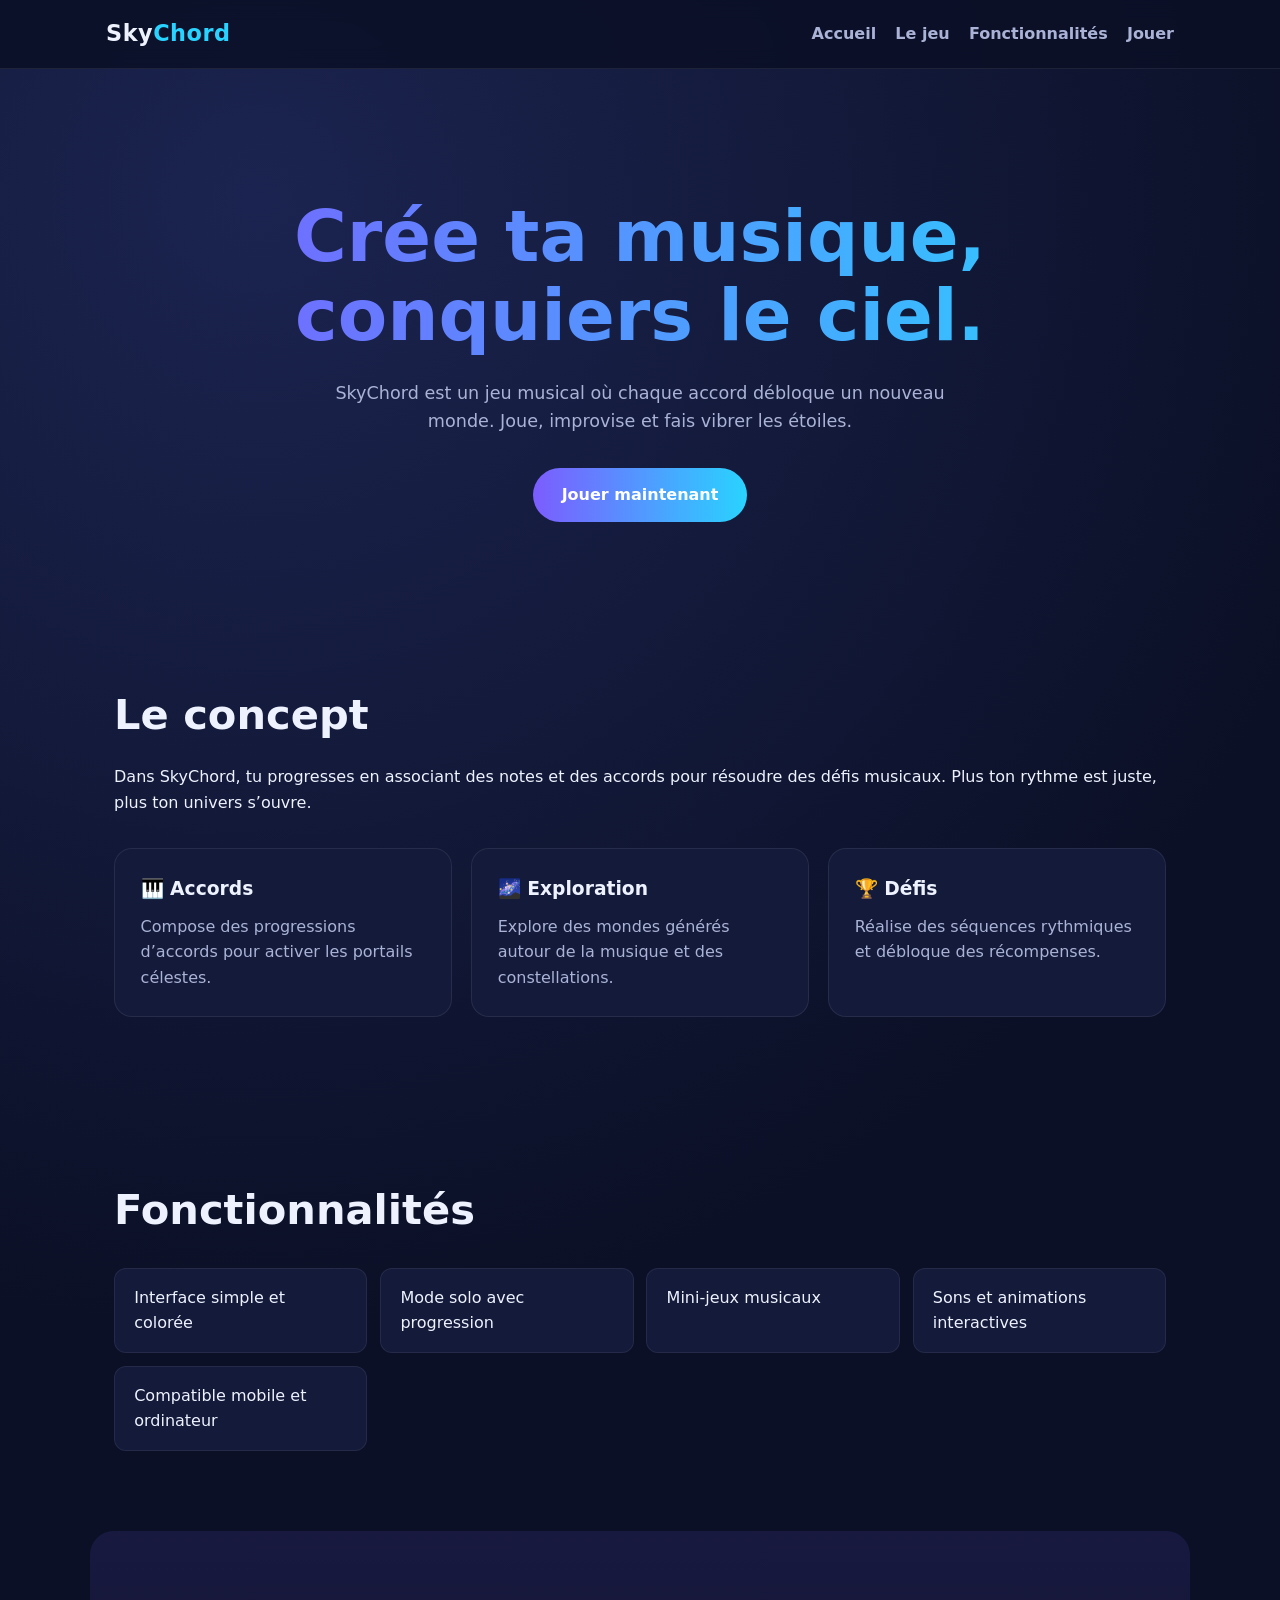
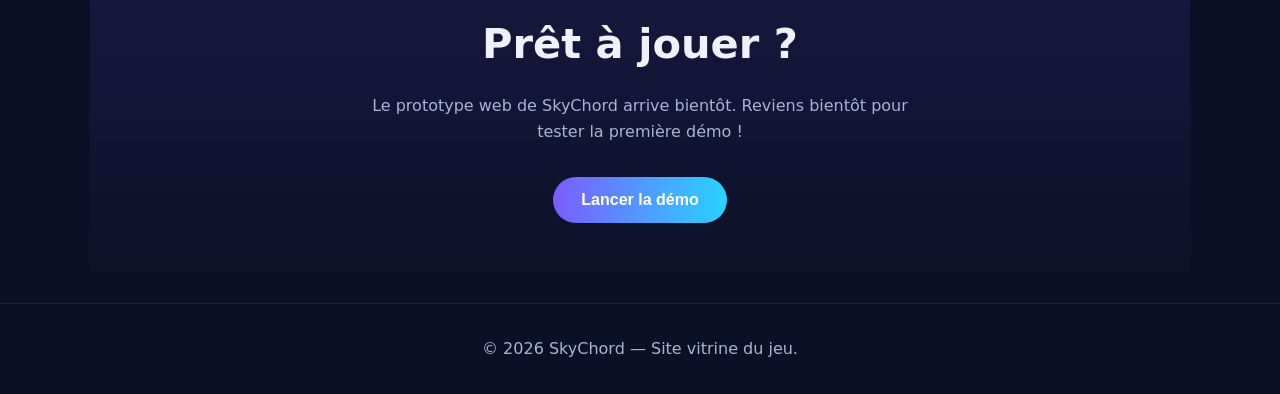
==== index.html @ 979e5800 "Ajout du site vitrine SkyChord" ====
<!DOCTYPE html>
<html lang="fr">
<head>
  <meta charset="UTF-8">
  <meta name="viewport" content="width=device-width, initial-scale=1.0">
  <title>SkyChord — Le jeu musical</title>
  <meta name="description" content="SkyChord est un jeu musical où tu crées des mélodies, résous des énigmes sonores et explores un univers céleste.">
  <link rel="stylesheet" href="style.css">
</head>
<body>
  <header>
    <nav>
      <div class="logo">Sky<span>Chord</span></div>
      <ul>
        <li><a href="#accueil">Accueil</a></li>
        <li><a href="#jeu">Le jeu</a></li>
        <li><a href="#fonctions">Fonctionnalités</a></li>
        <li><a href="#jouer">Jouer</a></li>
      </ul>
    </nav>
  </header>

  <main>
    <section id="accueil" class="hero">
      <h1>Crée ta musique,<br>conquiers le ciel.</h1>
      <p>SkyChord est un jeu musical où chaque accord débloque un nouveau monde. Joue, improvise et fais vibrer les étoiles.</p>
      <a class="btn" href="#jouer">Jouer maintenant</a>
    </section>

    <section id="jeu">
      <h2>Le concept</h2>
      <p>Dans SkyChord, tu progresses en associant des notes et des accords pour résoudre des défis musicaux. Plus ton rythme est juste, plus ton univers s’ouvre.</p>
      <div class="cards">
        <article class="card">
          <h3>🎹 Accords</h3>
          <p>Compose des progressions d’accords pour activer les portails célestes.</p>
        </article>
        <article class="card">
          <h3>🌌 Exploration</h3>
          <p>Explore des mondes générés autour de la musique et des constellations.</p>
        </article>
        <article class="card">
          <h3>🏆 Défis</h3>
          <p>Réalise des séquences rythmiques et débloque des récompenses.</p>
        </article>
      </div>
    </section>

    <section id="fonctions">
      <h2>Fonctionnalités</h2>
      <ul class="features">
        <li>Interface simple et colorée</li>
        <li>Mode solo avec progression</li>
        <li>Mini-jeux musicaux</li>
        <li>Sons et animations interactives</li>
        <li>Compatible mobile et ordinateur</li>
      </ul>
    </section>

    <section id="jouer" class="cta">
      <h2>Prêt à jouer ?</h2>
      <p>Le prototype web de SkyChord arrive bientôt. Reviens bientôt pour tester la première démo !</p>
      <button id="playBtn" class="btn">Lancer la démo</button>
      <p id="demoMessage" class="hidden">🎵 Démo bientôt disponible : prépare tes accords !</p>
    </section>
  </main>

  <footer>
    <p>© 2026 SkyChord — Site vitrine du jeu.</p>
  </footer>

  <script src="script.js"></script>
</body>
</html>
---- style.css ----
:root {
  --bg: #0b1026;
  --bg2: #131a3a;
  --accent: #7c5cff;
  --accent2: #29d3ff;
  --text: #eef2ff;
  --muted: #aab3d6;
}

* { box-sizing: border-box; margin: 0; padding: 0; }

body {
  font-family: system-ui, -apple-system, "Segoe UI", sans-serif;
  background: radial-gradient(circle at 20% 10%, #1b2450, var(--bg) 55%);
  color: var(--text);
  line-height: 1.6;
}

header {
  position: sticky;
  top: 0;
  background: rgba(11, 16, 38, .85);
  backdrop-filter: blur(10px);
  border-bottom: 1px solid rgba(255,255,255,.08);
  z-index: 10;
}

nav {
  max-width: 1100px;
  margin: auto;
  padding: 1rem;
  display: flex;
  align-items: center;
  justify-content: space-between;
}

.logo {
  font-size: 1.4rem;
  font-weight: 800;
  letter-spacing: .5px;
}

.logo span { color: var(--accent2); }

nav ul {
  display: flex;
  gap: 1.2rem;
  list-style: none;
}

nav a {
  color: var(--muted);
  text-decoration: none;
  font-weight: 600;
}

nav a:hover { color: var(--text); }

section {
  max-width: 1100px;
  margin: auto;
  padding: 5rem 1.5rem;
}

.hero {
  text-align: center;
  padding-top: 8rem;
}

.hero h1 {
  font-size: clamp(2.4rem, 6vw, 4.5rem);
  line-height: 1.1;
  background: linear-gradient(90deg, var(--accent), var(--accent2));
  -webkit-background-clip: text;
  background-clip: text;
  color: transparent;
}

.hero p {
  max-width: 640px;
  margin: 1.5rem auto 2rem;
  color: var(--muted);
  font-size: 1.1rem;
}

.btn {
  display: inline-block;
  padding: .9rem 1.8rem;
  border: none;
  border-radius: 999px;
  background: linear-gradient(90deg, var(--accent), var(--accent2));
  color: white;
  font-weight: 700;
  font-size: 1rem;
  cursor: pointer;
  text-decoration: none;
  transition: transform .2s ease, box-shadow .2s ease;
}

.btn:hover {
  transform: translateY(-2px);
  box-shadow: 0 12px 30px rgba(124, 92, 255, .35);
}

h2 {
  font-size: clamp(1.8rem, 4vw, 2.6rem);
  margin-bottom: 1rem;
}

.cards {
  display: grid;
  grid-template-columns: repeat(auto-fit, minmax(240px, 1fr));
  gap: 1.2rem;
  margin-top: 2rem;
}

.card {
  background: var(--bg2);
  border: 1px solid rgba(255,255,255,.08);
  border-radius: 18px;
  padding: 1.6rem;
}

.card h3 { margin-bottom: .6rem; }
.card p { color: var(--muted); }

.features {
  margin-top: 1.5rem;
  display: grid;
  grid-template-columns: repeat(auto-fit, minmax(220px, 1fr));
  gap: .8rem;
  list-style: none;
}

.features li {
  background: var(--bg2);
  border-radius: 12px;
  padding: 1rem 1.2rem;
  border: 1px solid rgba(255,255,255,.07);
}

.cta {
  text-align: center;
  background: linear-gradient(180deg, rgba(124,92,255,.12), transparent);
  border-radius: 24px;
}

.cta p {
  color: var(--muted);
  margin: 1rem auto 2rem;
  max-width: 560px;
}

.hidden { display: none; }

#demoMessage {
  margin-top: 1.2rem;
  color: var(--accent2);
  font-weight: 700;
}

footer {
  text-align: center;
  padding: 2rem;
  color: var(--muted);
  border-top: 1px solid rgba(255,255,255,.08);
}

@media (max-width: 640px) {
  nav { flex-direction: column; gap: .8rem; }
  nav ul { flex-wrap: wrap; justify-content: center; }
}
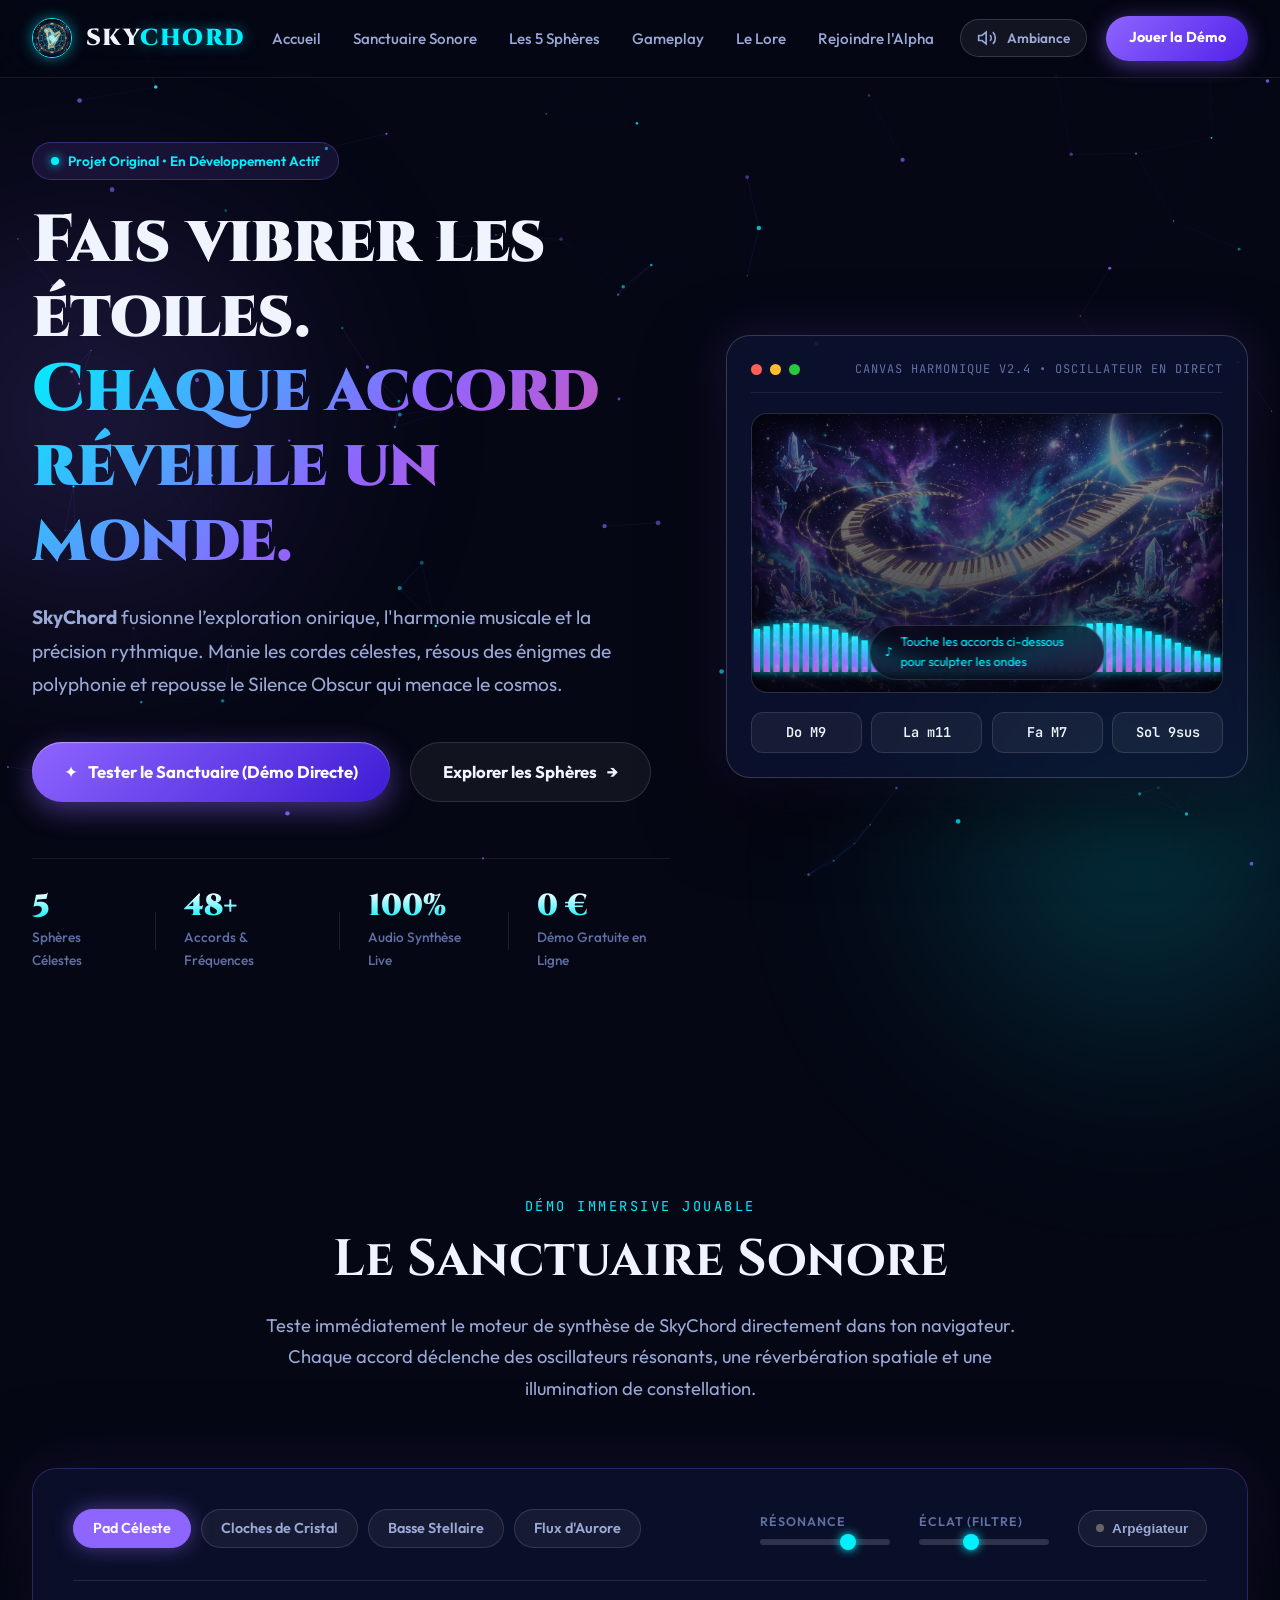
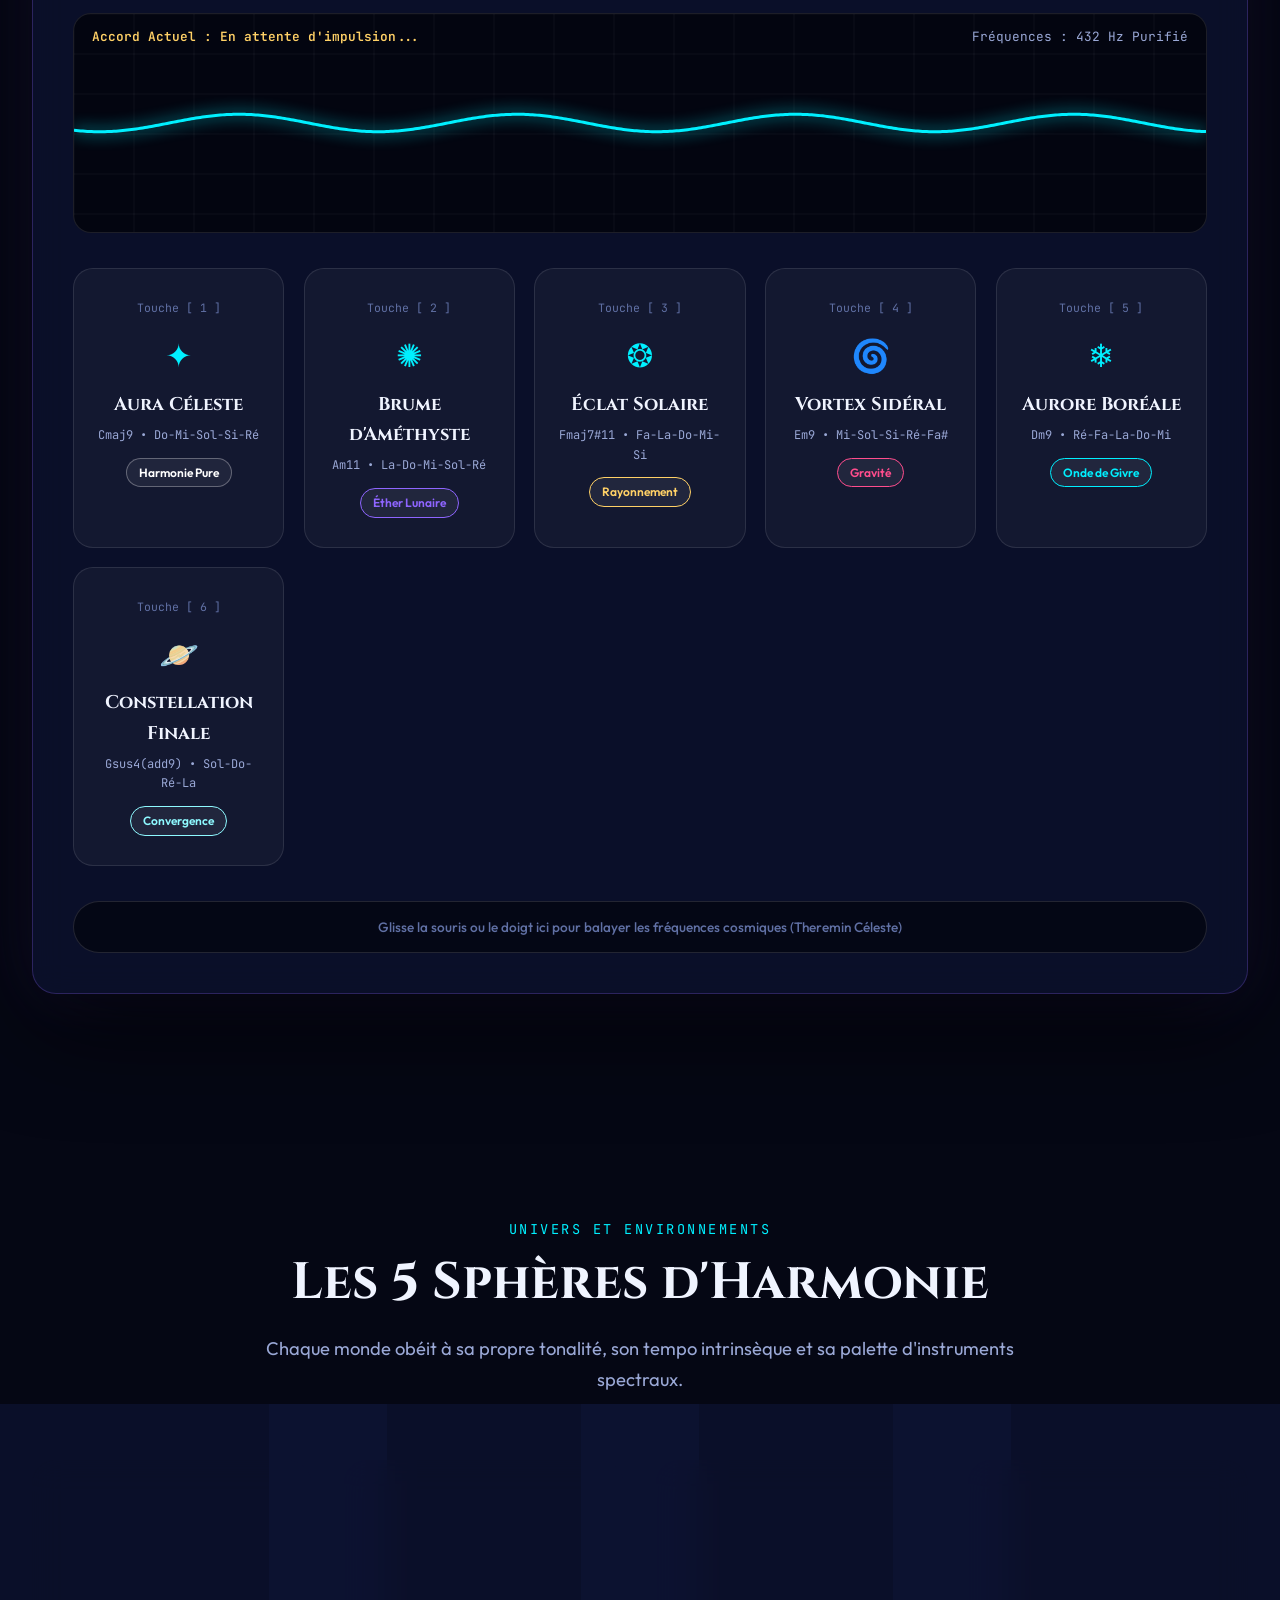
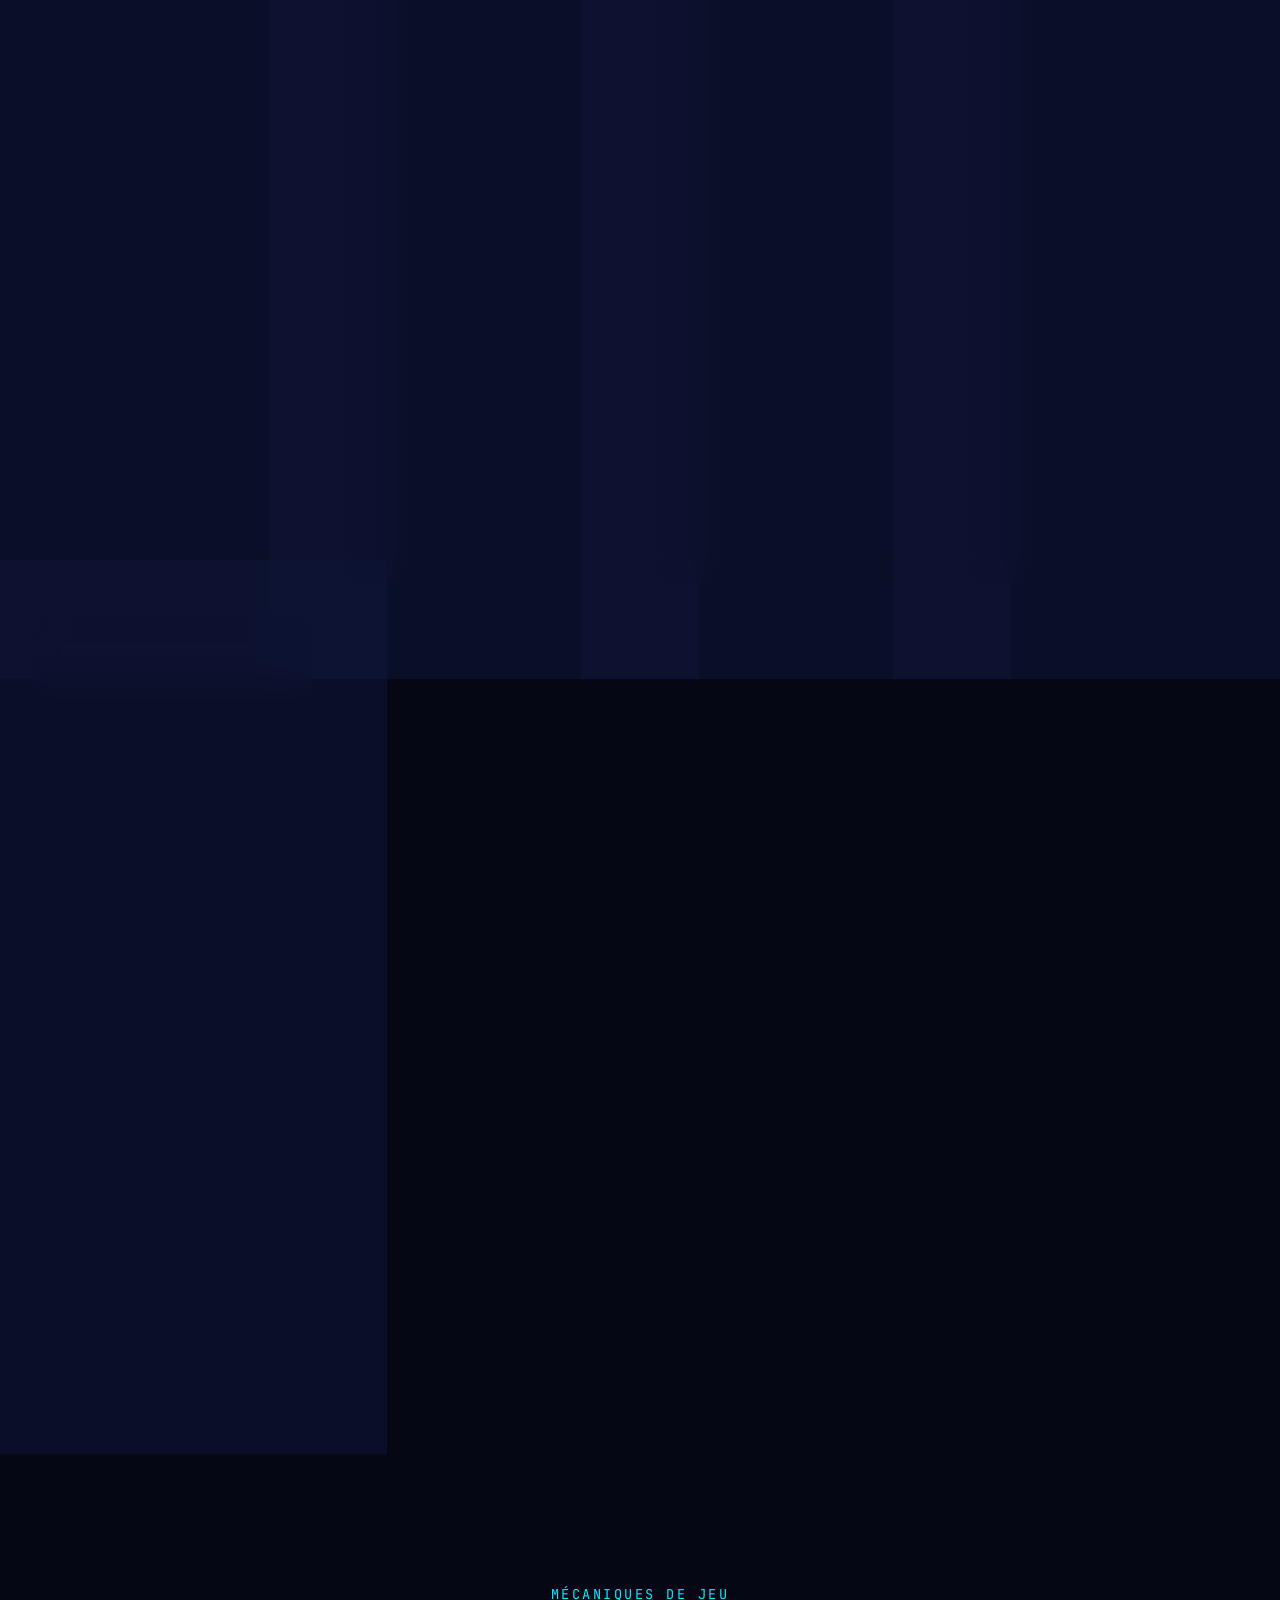
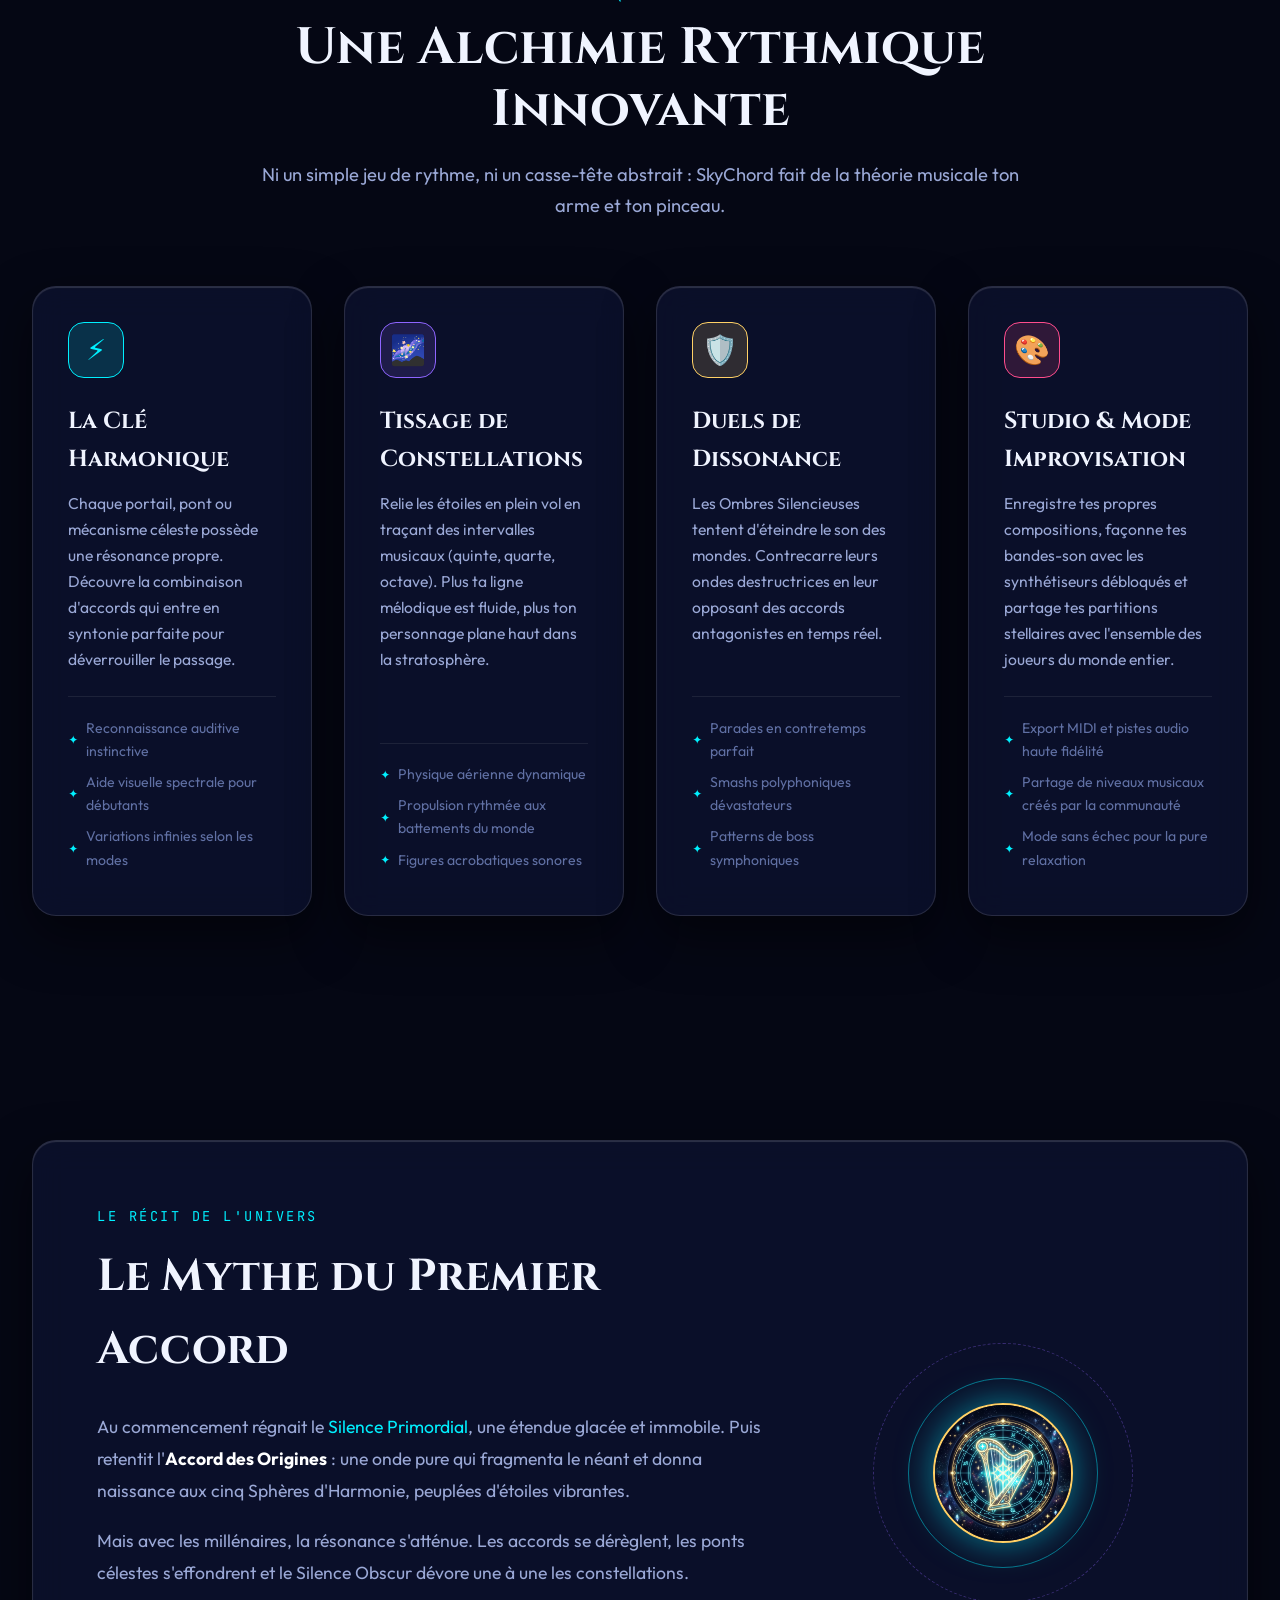
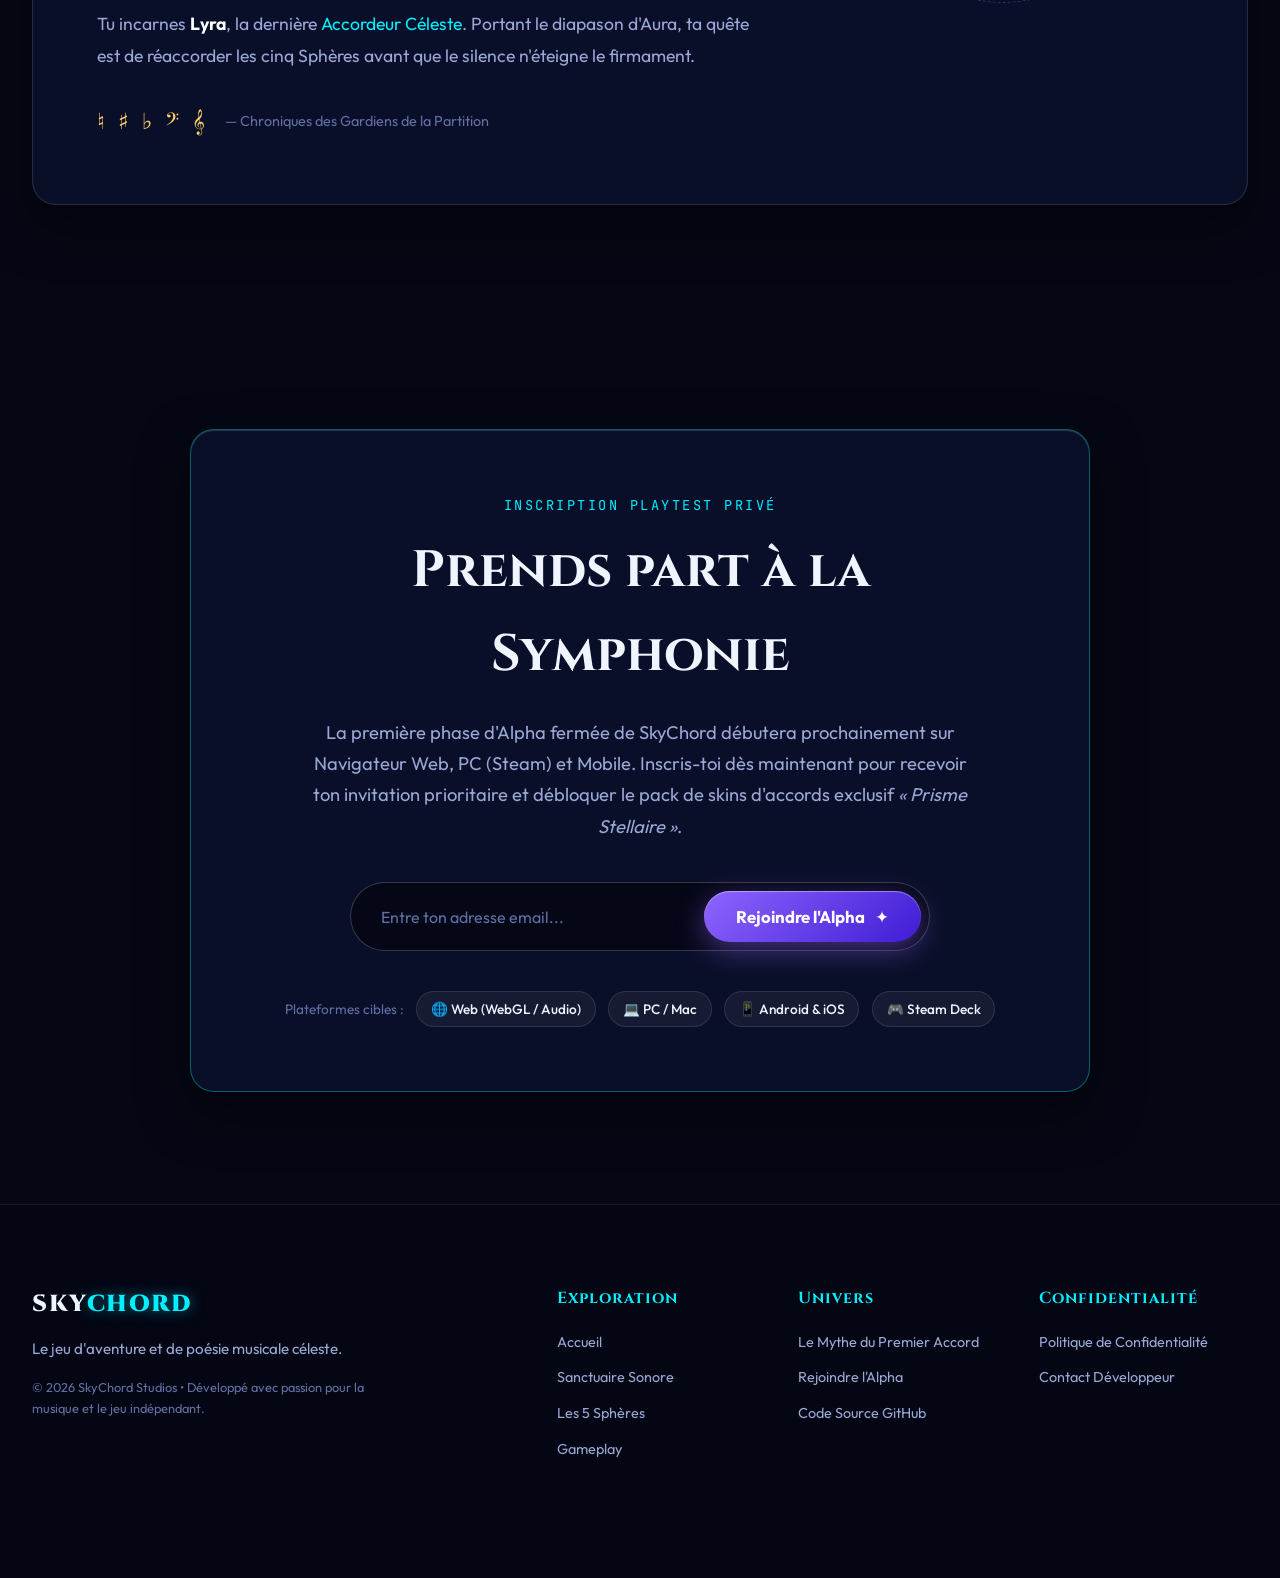
==== commit 8a51f3db: "Refonte graphique majeure et moteur de synthese Web Audio interactif SkyChord" ====
--- a/index.html
+++ b/index.html
@@ -1,74 +1,539 @@
 <!DOCTYPE html>
-<html lang="fr">
+<html lang="fr" class="dark">
 <head>
   <meta charset="UTF-8">
   <meta name="viewport" content="width=device-width, initial-scale=1.0">
-  <title>SkyChord — Le jeu musical</title>
-  <meta name="description" content="SkyChord est un jeu musical où tu crées des mélodies, résous des énigmes sonores et explores un univers céleste.">
+  <title>SkyChord — L'Aventure Musicale Céleste</title>
+  <meta name="description" content="SkyChord est un jeu d'aventure et d'énigmes musicales dans un univers céleste. Compose des accords éthérés, relie les constellations et réveille les mondes endormis.">
+  <link rel="preconnect" href="https://fonts.googleapis.com">
+  <link rel="preconnect" href="https://fonts.gstatic.com" crossorigin>
+  <link href="https://fonts.googleapis.com/css2?family=Outfit:wght@300;400;500;600;700;800;900&family=Cinzel:wght@600;700;900&family=JetBrains+Mono:wght@400;600&display=swap" rel="stylesheet">
   <link rel="stylesheet" href="style.css">
+  <link rel="icon" type="image/jpeg" href="assets/logo_skychord.jpg">
 </head>
 <body>
-  <header>
-    <nav>
-      <div class="logo">Sky<span>Chord</span></div>
-      <ul>
-        <li><a href="#accueil">Accueil</a></li>
-        <li><a href="#jeu">Le jeu</a></li>
-        <li><a href="#fonctions">Fonctionnalités</a></li>
-        <li><a href="#jouer">Jouer</a></li>
-      </ul>
-    </nav>
+
+  <!-- Toile de fond constellation interactive -->
+  <canvas id="constellationCanvas"></canvas>
+
+  <!-- En-tête / Navigation -->
+  <header id="navbar">
+    <div class="nav-container">
+      <a href="#hero" class="brand">
+        <div class="brand-orb">
+          <img src="assets/logo_skychord.jpg" alt="SkyChord Rune" class="brand-logo-img">
+        </div>
+        <span class="brand-text">SKY<span>CHORD</span></span>
+      </a>
+
+      <nav class="nav-links">
+        <a href="#hero">Accueil</a>
+        <a href="#sanctuaire">Sanctuaire Sonore</a>
+        <a href="#mondes">Les 5 Sphères</a>
+        <a href="#gameplay">Gameplay</a>
+        <a href="#lore">Le Lore</a>
+        <a href="#playtest">Rejoindre l'Alpha</a>
+      </nav>
+
+      <div class="nav-actions">
+        <button id="ambientSoundBtn" class="audio-toggle-btn" title="Activer / Couper l'ambiance céleste" aria-label="Audio céleste">
+          <svg class="sound-icon-on" viewBox="0 0 24 24" width="20" height="20" fill="none" stroke="currentColor" stroke-width="2">
+            <polygon points="11 5 6 9 2 9 2 15 6 15 11 19 11 5"></polygon>
+            <path d="M15.54 8.46a5 5 0 0 1 0 7.07"></path>
+            <path d="M19.07 4.93a10 10 0 0 1 0 14.14"></path>
+          </svg>
+          <svg class="sound-icon-off hidden" viewBox="0 0 24 24" width="20" height="20" fill="none" stroke="currentColor" stroke-width="2">
+            <polygon points="11 5 6 9 2 9 2 15 6 15 11 19 11 5"></polygon>
+            <line x1="23" y1="9" x2="17" y2="15"></line>
+            <line x1="17" y1="9" x2="23" y2="15"></line>
+          </svg>
+          <span class="audio-label">Ambiance</span>
+        </button>
+        <a href="#sanctuaire" class="cta-pill">Jouer la Démo</a>
+      </div>
+
+      <!-- Menu Mobile Hamburger -->
+      <button class="mobile-menu-btn" id="mobileMenuBtn" aria-label="Menu de navigation">
+        <span></span><span></span><span></span>
+      </button>
+    </div>
   </header>
 
   <main>
-    <section id="accueil" class="hero">
-      <h1>Crée ta musique,<br>conquiers le ciel.</h1>
-      <p>SkyChord est un jeu musical où chaque accord débloque un nouveau monde. Joue, improvise et fais vibrer les étoiles.</p>
-      <a class="btn" href="#jouer">Jouer maintenant</a>
+    <!-- HERO SECTION -->
+    <section id="hero" class="hero-section">
+      <div class="hero-glow-sphere left"></div>
+      <div class="hero-glow-sphere right"></div>
+
+      <div class="hero-content">
+        <div class="badge-celeste">
+          <span class="badge-dot"></span>
+          <span>Projet Original • En Développement Actif</span>
+        </div>
+
+        <h1 class="hero-title">
+          Fais vibrer les étoiles.<br>
+          <span class="gradient-text">Chaque accord réveille un monde.</span>
+        </h1>
+
+        <p class="hero-subtitle">
+          <strong>SkyChord</strong> fusionne l’exploration onirique, l'harmonie musicale et la précision rythmique. 
+          Manie les cordes célestes, résous des énigmes de polyphonie et repousse le Silence Obscur qui menace le cosmos.
+        </p>
+
+        <div class="hero-buttons">
+          <a href="#sanctuaire" class="btn btn-primary glow-effect">
+            <span class="btn-sparkle">✦</span>
+            <span>Tester le Sanctuaire (Démo Directe)</span>
+          </a>
+          <a href="#mondes" class="btn btn-secondary">
+            <span>Explorer les Sphères</span>
+            <span class="btn-arrow">→</span>
+          </a>
+        </div>
+
+        <!-- Statistiques rapides -->
+        <div class="hero-stats">
+          <div class="stat-item">
+            <div class="stat-number">5</div>
+            <div class="stat-label">Sphères Célestes</div>
+          </div>
+          <div class="stat-divider"></div>
+          <div class="stat-item">
+            <div class="stat-number">48+</div>
+            <div class="stat-label">Accords & Fréquences</div>
+          </div>
+          <div class="stat-divider"></div>
+          <div class="stat-item">
+            <div class="stat-number">100%</div>
+            <div class="stat-label">Audio Synthèse Live</div>
+          </div>
+          <div class="stat-divider"></div>
+          <div class="stat-item">
+            <div class="stat-number">0 €</div>
+            <div class="stat-label">Démo Gratuite en Ligne</div>
+          </div>
+        </div>
+      </div>
+
+      <!-- Hero Visual Card / Interactive Preview -->
+      <div class="hero-card-container">
+        <div class="hero-frame glass-panel">
+          <div class="frame-header">
+            <span class="frame-dot red"></span>
+            <span class="frame-dot yellow"></span>
+            <span class="frame-dot green"></span>
+            <span class="frame-title">CANVAS HARMONIQUE V2.4 • OSCILLATEUR EN DIRECT</span>
+          </div>
+
+          <div class="hero-visualizer-wrapper">
+            <canvas id="heroVisualizerCanvas"></canvas>
+            <div class="visualizer-overlay-hint">
+              <span class="pulse-note">♪</span>
+              <span>Touche les accords ci-dessous pour sculpter les ondes</span>
+            </div>
+          </div>
+
+          <div class="hero-mini-chords">
+            <button class="mini-chord-btn" data-chord="Cmaj9">Do M9</button>
+            <button class="mini-chord-btn" data-chord="Am11">La m11</button>
+            <button class="mini-chord-btn" data-chord="Fmaj7">Fa M7</button>
+            <button class="mini-chord-btn" data-chord="G9sus4">Sol 9sus</button>
+          </div>
+        </div>
+      </div>
     </section>
 
-    <section id="jeu">
-      <h2>Le concept</h2>
-      <p>Dans SkyChord, tu progresses en associant des notes et des accords pour résoudre des défis musicaux. Plus ton rythme est juste, plus ton univers s’ouvre.</p>
-      <div class="cards">
-        <article class="card">
-          <h3>🎹 Accords</h3>
-          <p>Compose des progressions d’accords pour activer les portails célestes.</p>
-        </article>
-        <article class="card">
-          <h3>🌌 Exploration</h3>
-          <p>Explore des mondes générés autour de la musique et des constellations.</p>
-        </article>
-        <article class="card">
-          <h3>🏆 Défis</h3>
-          <p>Réalise des séquences rythmiques et débloque des récompenses.</p>
-        </article>
+    <!-- SECTION SANCTUAIRE SONORE (DÉMO INTERACTIVE COMPLÈTE) -->
+    <section id="sanctuaire" class="sanctuary-section">
+      <div class="section-header">
+        <div class="section-tag">DÉMO IMMERSIVE JOUABLE</div>
+        <h2 class="section-title">Le Sanctuaire Sonore</h2>
+        <p class="section-desc">
+          Teste immédiatement le moteur de synthèse de SkyChord directement dans ton navigateur. 
+          Chaque accord déclenche des oscillateurs résonants, une réverbération spatiale et une illumination de constellation.
+        </p>
+      </div>
+
+      <div class="sanctuary-workbench glass-panel">
+        <!-- Barre de contrôle du synthétiseur -->
+        <div class="synth-controls-bar">
+          <div class="synth-mode-selector">
+            <button class="mode-pill active" data-preset="celeste">Pad Céleste</button>
+            <button class="mode-pill" data-preset="cristal">Cloches de Cristal</button>
+            <button class="mode-pill" data-preset="abysse">Basse Stellaire</button>
+            <button class="mode-pill" data-preset="arpege">Flux d'Aurore</button>
+          </div>
+
+          <div class="synth-sliders">
+            <div class="slider-group">
+              <label for="reverbSlider">Résonance</label>
+              <input type="range" id="reverbSlider" min="0" max="100" value="70">
+            </div>
+            <div class="slider-group">
+              <label for="tempoSlider">Éclat (Filtre)</label>
+              <input type="range" id="filterSlider" min="200" max="8000" value="3200">
+            </div>
+            <button id="arpeggiatorToggle" class="btn-toggle-arp">
+              <span class="arp-dot"></span>
+              <span>Arpégiateur</span>
+            </button>
+          </div>
+        </div>
+
+        <!-- Grand Oscilloscope Céleste -->
+        <div class="oscilloscope-container">
+          <canvas id="scopeCanvas"></canvas>
+          <div class="scope-legend">
+            <span id="currentChordName">Accord Actuel : En attente d'impulsion...</span>
+            <span id="currentChordFreq">Fréquences : 432 Hz Purifié</span>
+          </div>
+        </div>
+
+        <!-- Les 6 Tablettes d'Accords Stellaires -->
+        <div class="chord-pads-grid">
+          <div class="chord-pad" data-chord="0" tabindex="0" role="button">
+            <div class="pad-keyboard-hint">Touche [ 1 ]</div>
+            <div class="pad-symbol">✦</div>
+            <div class="pad-name">Aura Céleste</div>
+            <div class="pad-notes">Cmaj9 • Do-Mi-Sol-Si-Ré</div>
+            <div class="pad-element element-light">Harmonie Pure</div>
+          </div>
+
+          <div class="chord-pad" data-chord="1" tabindex="0" role="button">
+            <div class="pad-keyboard-hint">Touche [ 2 ]</div>
+            <div class="pad-symbol">✺</div>
+            <div class="pad-name">Brume d'Améthyste</div>
+            <div class="pad-notes">Am11 • La-Do-Mi-Sol-Ré</div>
+            <div class="pad-element element-ether">Éther Lunaire</div>
+          </div>
+
+          <div class="chord-pad" data-chord="2" tabindex="0" role="button">
+            <div class="pad-keyboard-hint">Touche [ 3 ]</div>
+            <div class="pad-symbol">❂</div>
+            <div class="pad-name">Éclat Solaire</div>
+            <div class="pad-notes">Fmaj7#11 • Fa-La-Do-Mi-Si</div>
+            <div class="pad-element element-fire">Rayonnement</div>
+          </div>
+
+          <div class="chord-pad" data-chord="3" tabindex="0" role="button">
+            <div class="pad-keyboard-hint">Touche [ 4 ]</div>
+            <div class="pad-symbol">🌀</div>
+            <div class="pad-name">Vortex Sidéral</div>
+            <div class="pad-notes">Em9 • Mi-Sol-Si-Ré-Fa#</div>
+            <div class="pad-element element-void">Gravité</div>
+          </div>
+
+          <div class="chord-pad" data-chord="4" tabindex="0" role="button">
+            <div class="pad-keyboard-hint">Touche [ 5 ]</div>
+            <div class="pad-symbol">❄</div>
+            <div class="pad-name">Aurore Boréale</div>
+            <div class="pad-notes">Dm9 • Ré-Fa-La-Do-Mi</div>
+            <div class="pad-element element-frost">Onde de Givre</div>
+          </div>
+
+          <div class="chord-pad" data-chord="5" tabindex="0" role="button">
+            <div class="pad-keyboard-hint">Touche [ 6 ]</div>
+            <div class="pad-symbol">🪐</div>
+            <div class="pad-name">Constellation Finale</div>
+            <div class="pad-notes">Gsus4(add9) • Sol-Do-Ré-La</div>
+            <div class="pad-element element-cosmic">Convergence</div>
+          </div>
+        </div>
+
+        <!-- Ruban Tactile d'Improvisation (Ribbon Controller) -->
+        <div class="ribbon-controller" id="ribbonController">
+          <div class="ribbon-track">
+            <div class="ribbon-glow" id="ribbonGlow"></div>
+            <div class="ribbon-label">Glisse la souris ou le doigt ici pour balayer les fréquences cosmiques (Theremin Céleste)</div>
+          </div>
+        </div>
       </div>
     </section>
 
-    <section id="fonctions">
-      <h2>Fonctionnalités</h2>
-      <ul class="features">
-        <li>Interface simple et colorée</li>
-        <li>Mode solo avec progression</li>
-        <li>Mini-jeux musicaux</li>
-        <li>Sons et animations interactives</li>
-        <li>Compatible mobile et ordinateur</li>
-      </ul>
+    <!-- SECTION LES 5 SPHÈRES D'HARMONIE (MONDES DU JEU) -->
+    <section id="mondes" class="worlds-section">
+      <div class="section-header">
+        <div class="section-tag">UNIVERS ET ENVIRONNEMENTS</div>
+        <h2 class="section-title">Les 5 Sphères d'Harmonie</h2>
+        <p class="section-desc">
+          Chaque monde obéit à sa propre tonalité, son tempo intrinsèque et sa palette d'instruments spectraux.
+        </p>
+      </div>
+
+      <div class="worlds-carousel">
+        <!-- Sphère 1 -->
+        <div class="world-card glass-panel" data-theme="astralia">
+          <div class="world-badge">SPHÈRE 01 • Lydien</div>
+          <div class="world-art-glow cyan"></div>
+          <div class="world-icon">🏛️</div>
+          <h3 class="world-title">Astralia</h3>
+          <p class="world-subtitle">La Cité des Flûtes de Verre</p>
+          <p class="world-desc">
+            Suspendue au-dessus d'une mer de nuages nacrés, Astralia résonne au gré des brises solaires. 
+            Les orgues de cristal y activent d'anciennes nefs propulsées par les consonances parfaites.
+          </p>
+          <div class="world-meta">
+            <span class="meta-tag">Tempo : 96 BPM</span>
+            <span class="meta-tag">Clé : Ré Majeur Céleste</span>
+          </div>
+          <button class="world-listen-btn" data-world-chord="Cmaj9">Écouter la Sphère ♬</button>
+        </div>
+
+        <!-- Sphère 2 -->
+        <div class="world-card glass-panel" data-theme="nebula">
+          <div class="world-badge">SPHÈRE 02 • Dorien</div>
+          <div class="world-art-glow violet"></div>
+          <div class="world-icon">🌌</div>
+          <h3 class="world-title">Nébula Prime</h3>
+          <p class="world-subtitle">L'Archipel des Étoiles Mouvantes</p>
+          <p class="world-desc">
+            Dans ce sanctuaire d'améthyste, chaque météorite est une note suspendue dans le vide. 
+            Relie les éclats cosmiques par des tierces mineures pour stabiliser les ponts lumineux.
+          </p>
+          <div class="world-meta">
+            <span class="meta-tag">Tempo : 112 BPM</span>
+            <span class="meta-tag">Clé : La Mineur Flottant</span>
+          </div>
+          <button class="world-listen-btn" data-world-chord="Am11">Écouter la Sphère ♬</button>
+        </div>
+
+        <!-- Sphère 3 -->
+        <div class="world-card glass-panel" data-theme="chrono">
+          <div class="world-badge">SPHÈRE 03 • Mixolydien</div>
+          <div class="world-art-glow gold"></div>
+          <div class="world-icon">⏳</div>
+          <h3 class="world-title">Chrono-Caelum</h3>
+          <p class="world-subtitle">L'Horloge Polyrythmique</p>
+          <p class="world-desc">
+            Un gigantesque astrolabe mécanique tournant au rythme d'une mesure à 7/8. 
+            Ralentis le temps en allongeant les silences, ou accélère la chute des comètes grâce aux staccatos.
+          </p>
+          <div class="world-meta">
+            <span class="meta-tag">Tempo : 140 BPM (7/8)</span>
+            <span class="meta-tag">Clé : Sol Dominant 9</span>
+          </div>
+          <button class="world-listen-btn" data-world-chord="G9sus4">Écouter la Sphère ♬</button>
+        </div>
+
+        <!-- Sphère 4 -->
+        <div class="world-card glass-panel" data-theme="abysse">
+          <div class="world-badge">SPHÈRE 04 • Phrygien</div>
+          <div class="world-art-glow rose"></div>
+          <div class="world-icon">🕳️</div>
+          <h3 class="world-title">L'Abysse Résonant</h3>
+          <p class="world-subtitle">Les Tréfonds des Basses Lourdes</p>
+          <p class="world-desc">
+            Le royaume des fréquences sub-basses et des échos oubliés. Seules les ondes de choc harmoniques 
+            peuvent percer la carapace d'obsidienne des créatures qui se nourrissent du silence.
+          </p>
+          <div class="world-meta">
+            <span class="meta-tag">Tempo : 80 BPM</span>
+            <span class="meta-tag">Clé : Mi Phrygien Obscur</span>
+          </div>
+          <button class="world-listen-btn" data-world-chord="Em9">Écouter la Sphère ♬</button>
+        </div>
+
+        <!-- Sphère 5 -->
+        <div class="world-card glass-panel" data-theme="zenith">
+          <div class="world-badge">SPHÈRE 05 • Ionien Pur</div>
+          <div class="world-art-glow white"></div>
+          <div class="world-icon">✨</div>
+          <h3 class="world-title">Le Zénith Pur</h3>
+          <p class="world-subtitle">Le Chœur des Origines</p>
+          <p class="world-desc">
+            Le sommet ultime où convergent toutes les fréquences du cosmos. L'ultime partition requiert 
+            la maîtrise de l'ensemble des 48 accords fondamentaux pour reconstituer le Chant Primordial.
+          </p>
+          <div class="world-meta">
+            <span class="meta-tag">Tempo : Variable</span>
+            <span class="meta-tag">Clé : Polyphonie Universelle</span>
+          </div>
+          <button class="world-listen-btn" data-world-chord="Fmaj7">Écouter la Sphère ♬</button>
+        </div>
+      </div>
     </section>
 
-    <section id="jouer" class="cta">
-      <h2>Prêt à jouer ?</h2>
-      <p>Le prototype web de SkyChord arrive bientôt. Reviens bientôt pour tester la première démo !</p>
-      <button id="playBtn" class="btn">Lancer la démo</button>
-      <p id="demoMessage" class="hidden">🎵 Démo bientôt disponible : prépare tes accords !</p>
+    <!-- SECTION GAMEPLAY & SYSTÈMES -->
+    <section id="gameplay" class="gameplay-section">
+      <div class="section-header">
+        <div class="section-tag">MÉCANIQUES DE JEU</div>
+        <h2 class="section-title">Une Alchimie Rythmique Innovante</h2>
+        <p class="section-desc">
+          Ni un simple jeu de rythme, ni un casse-tête abstrait : SkyChord fait de la théorie musicale ton arme et ton pinceau.
+        </p>
+      </div>
+
+      <div class="gameplay-grid">
+        <div class="gameplay-item glass-panel">
+          <div class="gameplay-icon-box cyan">
+            <span>⚡</span>
+          </div>
+          <h3>La Clé Harmonique</h3>
+          <p>
+            Chaque portail, pont ou mécanisme céleste possède une résonance propre. 
+            Découvre la combinaison d'accords qui entre en syntonie parfaite pour déverrouiller le passage.
+          </p>
+          <ul class="gameplay-checks">
+            <li>Reconnaissance auditive instinctive</li>
+            <li>Aide visuelle spectrale pour débutants</li>
+            <li>Variations infinies selon les modes</li>
+          </ul>
+        </div>
+
+        <div class="gameplay-item glass-panel">
+          <div class="gameplay-icon-box violet">
+            <span>🌌</span>
+          </div>
+          <h3>Tissage de Constellations</h3>
+          <p>
+            Relie les étoiles en plein vol en traçant des intervalles musicaux (quinte, quarte, octave). 
+            Plus ta ligne mélodique est fluide, plus ton personnage plane haut dans la stratosphère.
+          </p>
+          <ul class="gameplay-checks">
+            <li>Physique aérienne dynamique</li>
+            <li>Propulsion rythmée aux battements du monde</li>
+            <li>Figures acrobatiques sonores</li>
+          </ul>
+        </div>
+
+        <div class="gameplay-item glass-panel">
+          <div class="gameplay-icon-box gold">
+            <span>🛡️</span>
+          </div>
+          <h3>Duels de Dissonance</h3>
+          <p>
+            Les Ombres Silencieuses tentent d'éteindre le son des mondes. 
+            Contrecarre leurs ondes destructrices en leur opposant des accords antagonistes en temps réel.
+          </p>
+          <ul class="gameplay-checks">
+            <li>Parades en contretemps parfait</li>
+            <li>Smashs polyphoniques dévastateurs</li>
+            <li>Patterns de boss symphoniques</li>
+          </ul>
+        </div>
+
+        <div class="gameplay-item glass-panel">
+          <div class="gameplay-icon-box pink">
+            <span>🎨</span>
+          </div>
+          <h3>Studio & Mode Improvisation</h3>
+          <p>
+            Enregistre tes propres compositions, façonne tes bandes-son avec les synthétiseurs débloqués 
+            et partage tes partitions stellaires avec l'ensemble des joueurs du monde entier.
+          </p>
+          <ul class="gameplay-checks">
+            <li>Export MIDI et pistes audio haute fidélité</li>
+            <li>Partage de niveaux musicaux créés par la communauté</li>
+            <li>Mode sans échec pour la pure relaxation</li>
+          </ul>
+        </div>
+      </div>
+    </section>
+
+    <!-- SECTION LORE & PERSONNAGES -->
+    <section id="lore" class="lore-section">
+      <div class="lore-container glass-panel">
+        <div class="lore-text">
+          <div class="section-tag">LE RÉCIT DE L'UNIVERS</div>
+          <h2>Le Mythe du Premier Accord</h2>
+          <p>
+            Au commencement régnait le <em>Silence Primordial</em>, une étendue glacée et immobile. 
+            Puis retentit l'<strong>Accord des Origines</strong> : une onde pure qui fragmenta le néant 
+            et donna naissance aux cinq Sphères d'Harmonie, peuplées d'étoiles vibrantes.
+          </p>
+          <p>
+            Mais avec les millénaires, la résonance s'atténue. Les accords se dérèglent, les ponts célestes 
+            s'effondrent et le Silence Obscur dévore une à une les constellations.
+          </p>
+          <p>
+            Tu incarnes <strong>Lyra</strong>, la dernière <em>Accordeur Céleste</em>. Portant le diapason d'Aura, 
+            ta quête est de réaccorder les cinq Sphères avant que le silence n'éteigne le firmament.
+          </p>
+          <div class="lore-signature">
+            <span class="lore-rune">♮ ♯ ♭ 𝄢 𝄞</span>
+            <span>— Chroniques des Gardiens de la Partition</span>
+          </div>
+        </div>
+
+        <div class="lore-visual">
+          <div class="resonance-ring-system">
+            <div class="ring ring-1"></div>
+            <div class="ring ring-2"></div>
+            <div class="ring ring-3"></div>
+            <div class="center-star-emblem">
+              <img src="assets/logo_skychord.jpg" alt="Emblème de l'Harmonie" class="lore-emblem-img">
+            </div>
+          </div>
+        </div>
+      </div>
+    </section>
+
+    <!-- SECTION REJOINDRE L'ALPHA / PLAYTEST -->
+    <section id="playtest" class="playtest-section">
+      <div class="playtest-box glass-panel glow-card">
+        <div class="section-tag">INSCRIPTION PLAYTEST PRIVÉ</div>
+        <h2>Prends part à la Symphonie</h2>
+        <p>
+          La première phase d'Alpha fermée de SkyChord débutera prochainement sur Navigateur Web, PC (Steam) et Mobile.
+          Inscris-toi dès maintenant pour recevoir ton invitation prioritaire et débloquer le pack de skins d'accords exclusif <em>« Prisme Stellaire »</em>.
+        </p>
+
+        <form id="betaForm" class="beta-form">
+          <div class="input-wrapper">
+            <input type="email" id="userEmail" placeholder="Entre ton adresse email..." required>
+            <button type="submit" class="btn btn-primary">
+              <span>Rejoindre l'Alpha</span>
+              <span>✦</span>
+            </button>
+          </div>
+          <div id="formFeedback" class="form-feedback hidden"></div>
+        </form>
+
+        <div class="platforms-badges">
+          <span>Plateformes cibles :</span>
+          <span class="badge">🌐 Web (WebGL / Audio)</span>
+          <span class="badge">💻 PC / Mac</span>
+          <span class="badge">📱 Android & iOS</span>
+          <span class="badge">🎮 Steam Deck</span>
+        </div>
+      </div>
     </section>
   </main>
 
+  <!-- PIED DE PAGE -->
   <footer>
-    <p>© 2026 SkyChord — Site vitrine du jeu.</p>
+    <div class="footer-container">
+      <div class="footer-brand">
+        <div class="brand-text">SKY<span>CHORD</span></div>
+        <p>Le jeu d'aventure et de poésie musicale céleste.</p>
+        <p class="copyright">© 2026 SkyChord Studios • Développé avec passion pour la musique et le jeu indépendant.</p>
+      </div>
+
+      <div class="footer-links">
+        <div class="links-col">
+          <h4>Exploration</h4>
+          <a href="#hero">Accueil</a>
+          <a href="#sanctuaire">Sanctuaire Sonore</a>
+          <a href="#mondes">Les 5 Sphères</a>
+          <a href="#gameplay">Gameplay</a>
+        </div>
+        <div class="links-col">
+          <h4>Univers</h4>
+          <a href="#lore">Le Mythe du Premier Accord</a>
+          <a href="#playtest">Rejoindre l'Alpha</a>
+          <a href="https://github.com/binyamine555-bot/skychord" target="_blank" rel="noopener">Code Source GitHub</a>
+        </div>
+        <div class="links-col">
+          <h4>Confidentialité</h4>
+          <a href="https://arenesdesorigines.github.io/politique-confidentialite.html" target="_blank" rel="noopener">Politique de Confidentialité</a>
+          <a href="mailto:arenedesorigines@gmail.com">Contact Développeur</a>
+        </div>
+      </div>
+    </div>
   </footer>
 
+  <!-- SCRIPT PRINCIPAL DU SITE ET SYNTHÉTISEUR WEB AUDIO -->
   <script src="script.js"></script>
 </body>
-</html>+</html>
--- a/style.css
+++ b/style.css
@@ -1,172 +1,1450 @@
+/* ==========================================================================
+   SKYCHORD — DESIGN SYSTEM CÉLESTE & STYLES GLOBAUX
+   Thème : Dark Cosmic, Glassmorphism, Nébuleuse Vibrante
+   ========================================================================== */
+
 :root {
-  --bg: #0b1026;
-  --bg2: #131a3a;
-  --accent: #7c5cff;
-  --accent2: #29d3ff;
-  --text: #eef2ff;
-  --muted: #aab3d6;
-}
-
-* { box-sizing: border-box; margin: 0; padding: 0; }
+  /* Palette de couleurs célestes */
+  --bg-deep: #050714;
+  --bg-space: #090e24;
+  --bg-card: rgba(14, 21, 53, 0.65);
+  --bg-card-hover: rgba(22, 33, 82, 0.85);
+  --bg-glass: rgba(255, 255, 255, 0.04);
+  --border-glass: rgba(255, 255, 255, 0.12);
+  --border-glow: rgba(124, 92, 255, 0.45);
+
+  /* Accents néon et spectraux */
+  --violet: #8e65ff;
+  --violet-glow: rgba(142, 101, 255, 0.5);
+  --cyan: #00f0ff;
+  --cyan-glow: rgba(0, 240, 255, 0.5);
+  --gold: #ffd166;
+  --gold-glow: rgba(255, 209, 102, 0.5);
+  --pink: #ff4d8d;
+  --pink-glow: rgba(255, 77, 141, 0.4);
+
+  /* Typographie */
+  --text-main: #f0f4ff;
+  --text-muted: #9aa8d6;
+  --text-dim: #6070a4;
+
+  /* Polices */
+  --font-main: 'Outfit', system-ui, -apple-system, sans-serif;
+  --font-title: 'Cinzel', serif;
+  --font-mono: 'JetBrains Mono', monospace;
+
+  /* Transitions */
+  --ease-spring: cubic-bezier(0.16, 1, 0.3, 1);
+  --ease-smooth: cubic-bezier(0.4, 0, 0.2, 1);
+}
+
+/* Reset & bases */
+*, *::before, *::after {
+  box-sizing: border-box;
+  margin: 0;
+  padding: 0;
+}
+
+html {
+  scroll-behavior: smooth;
+  font-size: 16px;
+}
 
 body {
-  font-family: system-ui, -apple-system, "Segoe UI", sans-serif;
-  background: radial-gradient(circle at 20% 10%, #1b2450, var(--bg) 55%);
-  color: var(--text);
-  line-height: 1.6;
-}
-
-header {
+  font-family: var(--font-main);
+  background-color: var(--bg-deep);
+  color: var(--text-main);
+  line-height: 1.65;
+  overflow-x: hidden;
+  position: relative;
+  min-height: 100vh;
+}
+
+/* Canvas interactif de fond */
+#constellationCanvas {
+  position: fixed;
+  top: 0;
+  left: 0;
+  width: 100vw;
+  height: 100vh;
+  z-index: 0;
+  pointer-events: none;
+}
+
+/* Glassmorphism universel */
+.glass-panel {
+  background: var(--bg-card);
+  backdrop-filter: blur(16px);
+  -webkit-backdrop-filter: blur(16px);
+  border: 1px solid var(--border-glass);
+  border-radius: 24px;
+  box-shadow: 0 20px 50px rgba(0, 0, 0, 0.5), inset 0 1px 1px rgba(255, 255, 255, 0.15);
+  position: relative;
+  overflow: hidden;
+  transition: transform 0.35s var(--ease-spring), border-color 0.35s ease, box-shadow 0.35s ease;
+}
+
+.glass-panel:hover {
+  border-color: rgba(142, 101, 255, 0.35);
+  box-shadow: 0 25px 60px rgba(0, 0, 0, 0.6), 0 0 30px rgba(124, 92, 255, 0.15);
+}
+
+/* ==========================================================================
+   NAVIGATION
+   ========================================================================== */
+
+header#navbar {
   position: sticky;
   top: 0;
-  background: rgba(11, 16, 38, .85);
-  backdrop-filter: blur(10px);
-  border-bottom: 1px solid rgba(255,255,255,.08);
-  z-index: 10;
-}
-
-nav {
-  max-width: 1100px;
-  margin: auto;
-  padding: 1rem;
+  z-index: 100;
+  background: rgba(5, 7, 20, 0.82);
+  backdrop-filter: blur(20px);
+  -webkit-backdrop-filter: blur(20px);
+  border-bottom: 1px solid rgba(255, 255, 255, 0.08);
+  transition: background 0.3s ease, border-color 0.3s ease;
+}
+
+.nav-container {
+  max-width: 1300px;
+  margin: 0 auto;
+  padding: 1rem 2rem;
   display: flex;
   align-items: center;
   justify-content: space-between;
-}
-
-.logo {
-  font-size: 1.4rem;
-  font-weight: 800;
-  letter-spacing: .5px;
-}
-
-.logo span { color: var(--accent2); }
-
-nav ul {
-  display: flex;
+  gap: 1.5rem;
+}
+
+/* Logo Céleste */
+.brand {
+  display: flex;
+  align-items: center;
+  gap: 0.85rem;
+  text-decoration: none;
+  color: var(--text-main);
+  position: relative;
+}
+
+.brand-orb {
+  width: 40px;
+  height: 40px;
+  position: relative;
+  display: flex;
+  align-items: center;
+  justify-content: center;
+}
+
+.brand-logo-img {
+  width: 100%;
+  height: 100%;
+  border-radius: 50%;
+  object-fit: cover;
+  border: 1.5px solid var(--cyan);
+  box-shadow: 0 0 14px var(--cyan-glow);
+  transition: transform 0.3s var(--ease-spring);
+}
+
+.brand:hover .brand-logo-img {
+  transform: rotate(30deg) scale(1.1);
+  box-shadow: 0 0 22px var(--cyan-glow);
+}
+
+@keyframes orbRotate {
+  from { transform: rotate(0deg); }
+  to { transform: rotate(360deg); }
+}
+
+@keyframes orbPulse {
+  0% { transform: scale(0.9); box-shadow: 0 0 10px var(--violet-glow); }
+  100% { transform: scale(1.15); box-shadow: 0 0 24px var(--cyan-glow); }
+}
+
+.brand-text {
+  font-family: var(--font-title);
+  font-size: 1.45rem;
+  font-weight: 900;
+  letter-spacing: 1.5px;
+}
+
+.brand-text span {
+  color: var(--cyan);
+  text-shadow: 0 0 14px var(--cyan-glow);
+}
+
+.nav-links {
+  display: flex;
+  align-items: center;
+  gap: 2rem;
+}
+
+.nav-links a {
+  text-decoration: none;
+  color: var(--text-muted);
+  font-weight: 500;
+  font-size: 0.95rem;
+  transition: color 0.25s ease;
+  position: relative;
+}
+
+.nav-links a::after {
+  content: '';
+  position: absolute;
+  bottom: -4px;
+  left: 0;
+  width: 0;
+  height: 2px;
+  background: linear-gradient(90deg, var(--cyan), var(--violet));
+  transition: width 0.3s var(--ease-spring);
+  border-radius: 2px;
+}
+
+.nav-links a:hover {
+  color: var(--text-main);
+}
+
+.nav-links a:hover::after {
+  width: 100%;
+}
+
+.nav-actions {
+  display: flex;
+  align-items: center;
   gap: 1.2rem;
-  list-style: none;
-}
-
-nav a {
-  color: var(--muted);
+}
+
+.audio-toggle-btn {
+  background: rgba(255, 255, 255, 0.06);
+  border: 1px solid rgba(255, 255, 255, 0.15);
+  color: var(--text-muted);
+  padding: 0.5rem 1rem;
+  border-radius: 999px;
+  cursor: pointer;
+  display: flex;
+  align-items: center;
+  gap: 0.6rem;
+  font-family: var(--font-main);
+  font-size: 0.85rem;
+  font-weight: 600;
+  transition: all 0.25s ease;
+}
+
+.audio-toggle-btn:hover {
+  background: rgba(142, 101, 255, 0.15);
+  border-color: var(--violet);
+  color: var(--text-main);
+}
+
+.audio-toggle-btn.active {
+  background: rgba(0, 240, 255, 0.15);
+  border-color: var(--cyan);
+  color: var(--cyan);
+  box-shadow: 0 0 15px rgba(0, 240, 255, 0.25);
+}
+
+.cta-pill {
+  background: linear-gradient(135deg, var(--violet), #5122ea);
+  color: #fff;
   text-decoration: none;
+  font-weight: 700;
+  font-size: 0.9rem;
+  padding: 0.65rem 1.4rem;
+  border-radius: 999px;
+  box-shadow: 0 4px 20px var(--violet-glow);
+  transition: all 0.3s var(--ease-spring);
+  display: inline-flex;
+  align-items: center;
+}
+
+.cta-pill:hover {
+  transform: translateY(-2px);
+  box-shadow: 0 8px 25px rgba(142, 101, 255, 0.65);
+}
+
+.mobile-menu-btn {
+  display: none;
+  background: none;
+  border: none;
+  cursor: pointer;
+  flex-direction: column;
+  gap: 5px;
+  padding: 5px;
+}
+
+.mobile-menu-btn span {
+  width: 24px;
+  height: 2px;
+  background-color: var(--text-main);
+  border-radius: 2px;
+  transition: transform 0.3s ease;
+}
+
+/* ==========================================================================
+   BOUTONS & BADGES
+   ========================================================================== */
+
+.btn {
+  display: inline-flex;
+  align-items: center;
+  justify-content: center;
+  gap: 0.65rem;
+  padding: 0.95rem 2rem;
+  border-radius: 999px;
+  font-family: var(--font-main);
+  font-size: 1.05rem;
+  font-weight: 700;
+  text-decoration: none;
+  cursor: pointer;
+  border: none;
+  outline: none;
+  transition: all 0.3s var(--ease-spring);
+}
+
+.btn-primary {
+  background: linear-gradient(135deg, var(--violet) 0%, #3e1cd4 100%);
+  color: #fff;
+  box-shadow: 0 8px 28px rgba(142, 101, 255, 0.45), inset 0 1px 1px rgba(255, 255, 255, 0.4);
+}
+
+.btn-primary:hover {
+  transform: translateY(-3px) scale(1.02);
+  box-shadow: 0 14px 38px rgba(142, 101, 255, 0.65), 0 0 20px var(--cyan-glow);
+}
+
+.btn-secondary {
+  background: rgba(255, 255, 255, 0.05);
+  border: 1px solid var(--border-glass);
+  color: var(--text-main);
+}
+
+.btn-secondary:hover {
+  background: rgba(255, 255, 255, 0.12);
+  border-color: rgba(255, 255, 255, 0.3);
+  transform: translateY(-2px);
+}
+
+.btn-arrow {
+  transition: transform 0.25s ease;
+}
+
+.btn-secondary:hover .btn-arrow {
+  transform: translateX(4px);
+}
+
+.badge-celeste {
+  display: inline-flex;
+  align-items: center;
+  gap: 0.6rem;
+  background: rgba(142, 101, 255, 0.12);
+  border: 1px solid rgba(142, 101, 255, 0.3);
+  padding: 0.45rem 1.1rem;
+  border-radius: 999px;
+  font-size: 0.85rem;
   font-weight: 600;
-}
-
-nav a:hover { color: var(--text); }
+  color: var(--cyan);
+  margin-bottom: 1.5rem;
+}
+
+.badge-dot {
+  width: 8px;
+  height: 8px;
+  border-radius: 50%;
+  background-color: var(--cyan);
+  box-shadow: 0 0 10px var(--cyan);
+  animation: blink 2s infinite;
+}
+
+@keyframes blink {
+  0%, 100% { opacity: 1; transform: scale(1); }
+  50% { opacity: 0.4; transform: scale(0.8); }
+}
+
+/* ==========================================================================
+   SECTIONS GÉNÉRALES
+   ========================================================================== */
 
 section {
-  max-width: 1100px;
-  margin: auto;
-  padding: 5rem 1.5rem;
-}
-
-.hero {
+  position: relative;
+  z-index: 1;
+  max-width: 1300px;
+  margin: 0 auto;
+  padding: 7rem 2rem;
+}
+
+.section-header {
   text-align: center;
-  padding-top: 8rem;
-}
-
-.hero h1 {
-  font-size: clamp(2.4rem, 6vw, 4.5rem);
-  line-height: 1.1;
-  background: linear-gradient(90deg, var(--accent), var(--accent2));
+  max-width: 780px;
+  margin: 0 auto 4rem;
+}
+
+.section-tag {
+  font-family: var(--font-mono);
+  font-size: 0.85rem;
+  letter-spacing: 2.5px;
+  color: var(--cyan);
+  text-transform: uppercase;
+  margin-bottom: 0.75rem;
+}
+
+.section-title {
+  font-family: var(--font-title);
+  font-size: clamp(2rem, 4.5vw, 3.2rem);
+  color: var(--text-main);
+  line-height: 1.2;
+  margin-bottom: 1.2rem;
+}
+
+.section-desc {
+  font-size: 1.15rem;
+  color: var(--text-muted);
+  line-height: 1.7;
+}
+
+/* ==========================================================================
+   HERO SECTION
+   ========================================================================== */
+
+.hero-section {
+  padding-top: 4rem;
+  padding-bottom: 7rem;
+  display: grid;
+  grid-template-columns: 1.1fr 0.9fr;
+  align-items: center;
+  gap: 3.5rem;
+  position: relative;
+}
+
+.hero-glow-sphere {
+  position: absolute;
+  width: 480px;
+  height: 480px;
+  border-radius: 50%;
+  filter: blur(120px);
+  pointer-events: none;
+  z-index: -1;
+  opacity: 0.35;
+}
+
+.hero-glow-sphere.left {
+  top: 10%;
+  left: -150px;
+  background: radial-gradient(circle, var(--violet), transparent 70%);
+}
+
+.hero-glow-sphere.right {
+  bottom: 0;
+  right: -100px;
+  background: radial-gradient(circle, var(--cyan), transparent 70%);
+}
+
+.hero-title {
+  font-family: var(--font-title);
+  font-size: clamp(2.6rem, 5.2vw, 4.4rem);
+  line-height: 1.12;
+  font-weight: 900;
+  letter-spacing: -0.5px;
+  margin-bottom: 1.5rem;
+}
+
+.gradient-text {
+  background: linear-gradient(135deg, var(--cyan) 0%, var(--violet) 50%, var(--pink) 100%);
   -webkit-background-clip: text;
   background-clip: text;
   color: transparent;
-}
-
-.hero p {
-  max-width: 640px;
-  margin: 1.5rem auto 2rem;
-  color: var(--muted);
+  display: inline-block;
+}
+
+.hero-subtitle {
+  font-size: 1.2rem;
+  color: var(--text-muted);
+  max-width: 620px;
+  margin-bottom: 2.5rem;
+  line-height: 1.75;
+}
+
+.hero-buttons {
+  display: flex;
+  flex-wrap: wrap;
+  gap: 1.2rem;
+  margin-bottom: 3.5rem;
+}
+
+.hero-stats {
+  display: flex;
+  align-items: center;
+  gap: 1.8rem;
+  padding-top: 2rem;
+  border-top: 1px solid rgba(255, 255, 255, 0.08);
+}
+
+.stat-item {
+  display: flex;
+  flex-direction: column;
+}
+
+.stat-number {
+  font-family: var(--font-title);
+  font-size: 1.9rem;
+  font-weight: 900;
+  color: var(--text-main);
+  line-height: 1;
+  margin-bottom: 0.3rem;
+  background: linear-gradient(180deg, #fff, var(--cyan));
+  -webkit-background-clip: text;
+  background-clip: text;
+  color: transparent;
+}
+
+.stat-label {
+  font-size: 0.85rem;
+  color: var(--text-dim);
+  font-weight: 500;
+}
+
+.stat-divider {
+  width: 1px;
+  height: 38px;
+  background: rgba(255, 255, 255, 0.1);
+}
+
+/* Hero Frame / Interactive Visualizer Preview */
+.hero-card-container {
+  perspective: 1000px;
+}
+
+.hero-frame {
+  padding: 1.5rem;
+  background: rgba(14, 21, 53, 0.7);
+  box-shadow: 0 30px 80px rgba(0, 0, 0, 0.6), 0 0 50px rgba(124, 92, 255, 0.2);
+  border: 1px solid rgba(255, 255, 255, 0.18);
+}
+
+.frame-header {
+  display: flex;
+  align-items: center;
+  gap: 0.5rem;
+  margin-bottom: 1.2rem;
+  padding-bottom: 0.8rem;
+  border-bottom: 1px solid rgba(255, 255, 255, 0.08);
+}
+
+.frame-dot {
+  width: 11px;
+  height: 11px;
+  border-radius: 50%;
+}
+
+.frame-dot.red { background: #ff5f56; }
+.frame-dot.yellow { background: #ffbd2e; }
+.frame-dot.green { background: #27c93f; }
+
+.frame-title {
+  margin-left: auto;
+  font-family: var(--font-mono);
+  font-size: 0.75rem;
+  color: var(--text-dim);
+  letter-spacing: 1px;
+}
+
+.hero-visualizer-wrapper {
+  position: relative;
+  width: 100%;
+  height: 280px;
+  background: linear-gradient(180deg, rgba(5, 7, 20, 0.4) 0%, rgba(5, 7, 20, 0.85) 100%), url('assets/hero_skychord.jpg') center/cover no-repeat;
+  border-radius: 16px;
+  overflow: hidden;
+  border: 1px solid rgba(255, 255, 255, 0.15);
+  margin-bottom: 1.2rem;
+  box-shadow: inset 0 0 40px rgba(0, 0, 0, 0.8);
+}
+
+#heroVisualizerCanvas {
+  width: 100%;
+  height: 100%;
+  display: block;
+  mix-blend-mode: screen;
+}
+
+.visualizer-overlay-hint {
+  position: absolute;
+  bottom: 12px;
+  left: 50%;
+  transform: translateX(-50%);
+  background: rgba(5, 7, 20, 0.75);
+  border: 1px solid rgba(255, 255, 255, 0.15);
+  padding: 0.35rem 0.9rem;
+  border-radius: 999px;
+  font-size: 0.78rem;
+  color: var(--cyan);
+  display: flex;
+  align-items: center;
+  gap: 0.5rem;
+  backdrop-filter: blur(8px);
+}
+
+.pulse-note {
+  animation: pulseRotate 2s infinite ease-in-out;
+}
+
+@keyframes pulseRotate {
+  0%, 100% { transform: scale(1); }
+  50% { transform: scale(1.3) rotate(15deg); }
+}
+
+.hero-mini-chords {
+  display: grid;
+  grid-template-columns: repeat(4, 1fr);
+  gap: 0.6rem;
+}
+
+.mini-chord-btn {
+  background: rgba(255, 255, 255, 0.05);
+  border: 1px solid rgba(255, 255, 255, 0.12);
+  color: var(--text-main);
+  padding: 0.65rem 0.5rem;
+  border-radius: 12px;
+  font-family: var(--font-mono);
+  font-size: 0.85rem;
+  font-weight: 600;
+  cursor: pointer;
+  transition: all 0.25s var(--ease-spring);
+}
+
+.mini-chord-btn:hover, .mini-chord-btn.active {
+  background: linear-gradient(135deg, rgba(142, 101, 255, 0.35), rgba(0, 240, 255, 0.35));
+  border-color: var(--cyan);
+  box-shadow: 0 0 15px var(--cyan-glow);
+  transform: translateY(-2px);
+  color: #fff;
+}
+
+/* ==========================================================================
+   SANCTUAIRE SONORE (DÉMO INTERACTIVE)
+   ========================================================================== */
+
+.sanctuary-workbench {
+  padding: 2.5rem;
+  border: 1px solid rgba(142, 101, 255, 0.25);
+  box-shadow: 0 30px 100px rgba(0, 0, 0, 0.7), 0 0 60px rgba(124, 92, 255, 0.15);
+}
+
+.synth-controls-bar {
+  display: flex;
+  flex-wrap: wrap;
+  align-items: center;
+  justify-content: space-between;
+  gap: 1.5rem;
+  padding-bottom: 2rem;
+  border-bottom: 1px solid rgba(255, 255, 255, 0.1);
+  margin-bottom: 2rem;
+}
+
+.synth-mode-selector {
+  display: flex;
+  flex-wrap: wrap;
+  gap: 0.6rem;
+}
+
+.mode-pill {
+  background: rgba(255, 255, 255, 0.05);
+  border: 1px solid rgba(255, 255, 255, 0.12);
+  color: var(--text-muted);
+  padding: 0.6rem 1.2rem;
+  border-radius: 999px;
+  font-family: var(--font-main);
+  font-size: 0.9rem;
+  font-weight: 600;
+  cursor: pointer;
+  transition: all 0.25s ease;
+}
+
+.mode-pill:hover {
+  background: rgba(255, 255, 255, 0.1);
+  color: var(--text-main);
+}
+
+.mode-pill.active {
+  background: var(--violet);
+  color: #fff;
+  border-color: var(--violet);
+  box-shadow: 0 0 20px var(--violet-glow);
+}
+
+.synth-sliders {
+  display: flex;
+  align-items: center;
+  gap: 1.8rem;
+  flex-wrap: wrap;
+}
+
+.slider-group {
+  display: flex;
+  flex-direction: column;
+  gap: 0.4rem;
+}
+
+.slider-group label {
+  font-size: 0.78rem;
+  color: var(--text-dim);
+  font-weight: 600;
+  text-transform: uppercase;
+  letter-spacing: 1px;
+}
+
+.slider-group input[type="range"] {
+  -webkit-appearance: none;
+  width: 130px;
+  height: 6px;
+  border-radius: 3px;
+  background: rgba(255, 255, 255, 0.15);
+  outline: none;
+}
+
+.slider-group input[type="range"]::-webkit-slider-thumb {
+  -webkit-appearance: none;
+  width: 16px;
+  height: 16px;
+  border-radius: 50%;
+  background: var(--cyan);
+  cursor: pointer;
+  box-shadow: 0 0 10px var(--cyan);
+  transition: transform 0.15s ease;
+}
+
+.slider-group input[type="range"]::-webkit-slider-thumb:hover {
+  transform: scale(1.2);
+}
+
+.btn-toggle-arp {
+  display: inline-flex;
+  align-items: center;
+  gap: 0.5rem;
+  background: rgba(255, 255, 255, 0.05);
+  border: 1px solid rgba(255, 255, 255, 0.15);
+  color: var(--text-muted);
+  padding: 0.6rem 1.1rem;
+  border-radius: 999px;
+  font-size: 0.85rem;
+  font-weight: 700;
+  cursor: pointer;
+  transition: all 0.25s ease;
+}
+
+.arp-dot {
+  width: 8px;
+  height: 8px;
+  border-radius: 50%;
+  background: #666;
+}
+
+.btn-toggle-arp.active {
+  background: rgba(0, 240, 255, 0.15);
+  border-color: var(--cyan);
+  color: var(--cyan);
+}
+
+.btn-toggle-arp.active .arp-dot {
+  background: var(--cyan);
+  box-shadow: 0 0 8px var(--cyan);
+  animation: blink 0.6s infinite alternate;
+}
+
+/* Oscilloscope */
+.oscilloscope-container {
+  width: 100%;
+  height: 220px;
+  background: #030510;
+  border: 1px solid rgba(255, 255, 255, 0.1);
+  border-radius: 18px;
+  position: relative;
+  overflow: hidden;
+  margin-bottom: 2.2rem;
+}
+
+#scopeCanvas {
+  width: 100%;
+  height: 100%;
+  display: block;
+}
+
+.scope-legend {
+  position: absolute;
+  top: 12px;
+  left: 18px;
+  right: 18px;
+  display: flex;
+  justify-content: space-between;
+  font-family: var(--font-mono);
+  font-size: 0.8rem;
+  color: var(--text-muted);
+  pointer-events: none;
+}
+
+#currentChordName {
+  color: var(--gold);
+  font-weight: 600;
+}
+
+/* Grille des accords */
+.chord-pads-grid {
+  display: grid;
+  grid-template-columns: repeat(auto-fit, minmax(180px, 1fr));
+  gap: 1.2rem;
+  margin-bottom: 2.2rem;
+}
+
+.chord-pad {
+  background: rgba(255, 255, 255, 0.04);
+  border: 1px solid rgba(255, 255, 255, 0.1);
+  border-radius: 20px;
+  padding: 1.8rem 1.4rem;
+  text-align: center;
+  cursor: pointer;
+  position: relative;
+  transition: all 0.25s var(--ease-spring);
+  user-select: none;
+}
+
+.chord-pad:hover {
+  background: rgba(255, 255, 255, 0.08);
+  border-color: var(--cyan);
+  transform: translateY(-5px);
+  box-shadow: 0 12px 30px rgba(0, 240, 255, 0.2);
+}
+
+.chord-pad:active, .chord-pad.playing {
+  transform: scale(0.96) translateY(-2px);
+  border-color: #fff;
+  background: radial-gradient(circle at center, rgba(142, 101, 255, 0.35), rgba(14, 21, 53, 0.9));
+  box-shadow: 0 0 35px var(--violet-glow);
+}
+
+.pad-keyboard-hint {
+  font-family: var(--font-mono);
+  font-size: 0.72rem;
+  color: var(--text-dim);
+  margin-bottom: 0.75rem;
+}
+
+.pad-symbol {
+  font-size: 2rem;
+  margin-bottom: 0.5rem;
+  color: var(--cyan);
+  transition: transform 0.3s var(--ease-spring);
+}
+
+.chord-pad:hover .pad-symbol, .chord-pad.playing .pad-symbol {
+  transform: scale(1.25) rotate(15deg);
+}
+
+.pad-name {
+  font-family: var(--font-title);
+  font-size: 1.15rem;
+  font-weight: 700;
+  margin-bottom: 0.35rem;
+}
+
+.pad-notes {
+  font-family: var(--font-mono);
+  font-size: 0.75rem;
+  color: var(--text-muted);
+  margin-bottom: 0.75rem;
+}
+
+.pad-element {
+  display: inline-block;
+  font-size: 0.75rem;
+  font-weight: 600;
+  padding: 0.25rem 0.75rem;
+  border-radius: 999px;
+  background: rgba(255, 255, 255, 0.06);
+}
+
+.element-light { color: #fff; border: 1px solid rgba(255, 255, 255, 0.3); }
+.element-ether { color: var(--violet); border: 1px solid var(--violet); }
+.element-fire { color: var(--gold); border: 1px solid var(--gold); }
+.element-void { color: var(--pink); border: 1px solid var(--pink); }
+.element-frost { color: var(--cyan); border: 1px solid var(--cyan); }
+.element-cosmic { color: #8ef9ff; border: 1px solid #8ef9ff; }
+
+/* Ribbon Controller */
+.ribbon-controller {
+  width: 100%;
+  height: 52px;
+  background: rgba(5, 7, 20, 0.9);
+  border: 1px solid rgba(255, 255, 255, 0.12);
+  border-radius: 999px;
+  position: relative;
+  cursor: crosshair;
+  overflow: hidden;
+  user-select: none;
+}
+
+.ribbon-track {
+  width: 100%;
+  height: 100%;
+  display: flex;
+  align-items: center;
+  justify-content: center;
+  position: relative;
+}
+
+.ribbon-glow {
+  position: absolute;
+  top: 0;
+  left: 50%;
+  width: 30px;
+  height: 100%;
+  background: linear-gradient(90deg, transparent, var(--cyan), transparent);
+  opacity: 0;
+  transition: opacity 0.2s ease;
+  pointer-events: none;
+}
+
+.ribbon-label {
+  font-size: 0.85rem;
+  color: var(--text-dim);
+  font-weight: 500;
+  pointer-events: none;
+}
+
+/* ==========================================================================
+   LES 5 SPHÈRES D'HARMONIE (MONDES)
+   ========================================================================== */
+
+.worlds-carousel {
+  display: grid;
+  grid-template-columns: repeat(auto-fit, minmax(280px, 1fr));
+  gap: 2rem;
+}
+
+.world-card {
+  padding: 2.2rem;
+  display: flex;
+  flex-direction: column;
+  position: relative;
+}
+
+.world-badge {
+  font-family: var(--font-mono);
+  font-size: 0.75rem;
+  color: var(--cyan);
+  letter-spacing: 1.5px;
+  margin-bottom: 1.5rem;
+}
+
+.world-icon {
+  font-size: 3rem;
+  margin-bottom: 1rem;
+}
+
+.world-art-glow {
+  position: absolute;
+  top: 0;
+  right: 0;
+  width: 140px;
+  height: 140px;
+  border-radius: 50%;
+  filter: blur(50px);
+  opacity: 0.3;
+  pointer-events: none;
+}
+
+.world-art-glow.cyan { background: var(--cyan); }
+.world-art-glow.violet { background: var(--violet); }
+.world-art-glow.gold { background: var(--gold); }
+.world-art-glow.rose { background: var(--pink); }
+.world-art-glow.white { background: #fff; }
+
+.world-title {
+  font-family: var(--font-title);
+  font-size: 1.8rem;
+  color: var(--text-main);
+  margin-bottom: 0.3rem;
+}
+
+.world-subtitle {
+  color: var(--cyan);
+  font-size: 0.95rem;
+  font-weight: 600;
+  margin-bottom: 1.2rem;
+}
+
+.world-desc {
+  color: var(--text-muted);
+  font-size: 0.95rem;
+  line-height: 1.65;
+  margin-bottom: 1.8rem;
+  flex-grow: 1;
+}
+
+.world-meta {
+  display: flex;
+  flex-wrap: wrap;
+  gap: 0.5rem;
+  margin-bottom: 1.5rem;
+}
+
+.meta-tag {
+  background: rgba(255, 255, 255, 0.05);
+  border: 1px solid rgba(255, 255, 255, 0.08);
+  font-family: var(--font-mono);
+  font-size: 0.75rem;
+  color: var(--text-dim);
+  padding: 0.3rem 0.7rem;
+  border-radius: 6px;
+}
+
+.world-listen-btn {
+  background: rgba(255, 255, 255, 0.06);
+  border: 1px solid rgba(255, 255, 255, 0.15);
+  color: var(--text-main);
+  padding: 0.75rem;
+  border-radius: 12px;
+  font-family: var(--font-main);
+  font-size: 0.9rem;
+  font-weight: 700;
+  cursor: pointer;
+  transition: all 0.25s ease;
+}
+
+.world-listen-btn:hover {
+  background: var(--violet);
+  border-color: var(--violet);
+  box-shadow: 0 0 20px var(--violet-glow);
+}
+
+/* ==========================================================================
+   GAMEPLAY & MÉCANIQUES
+   ========================================================================== */
+
+.gameplay-grid {
+  display: grid;
+  grid-template-columns: repeat(auto-fit, minmax(280px, 1fr));
+  gap: 2rem;
+}
+
+.gameplay-item {
+  padding: 2.2rem;
+  display: flex;
+  flex-direction: column;
+}
+
+.gameplay-icon-box {
+  width: 56px;
+  height: 56px;
+  border-radius: 16px;
+  display: flex;
+  align-items: center;
+  justify-content: center;
+  font-size: 1.8rem;
+  margin-bottom: 1.5rem;
+}
+
+.gameplay-icon-box.cyan { background: rgba(0, 240, 255, 0.15); border: 1px solid var(--cyan); color: var(--cyan); }
+.gameplay-icon-box.violet { background: rgba(142, 101, 255, 0.15); border: 1px solid var(--violet); color: var(--violet); }
+.gameplay-icon-box.gold { background: rgba(255, 209, 102, 0.15); border: 1px solid var(--gold); color: var(--gold); }
+.gameplay-icon-box.pink { background: rgba(255, 77, 141, 0.15); border: 1px solid var(--pink); color: var(--pink); }
+
+.gameplay-item h3 {
+  font-family: var(--font-title);
+  font-size: 1.45rem;
+  margin-bottom: 0.8rem;
+}
+
+.gameplay-item p {
+  color: var(--text-muted);
+  font-size: 0.98rem;
+  line-height: 1.65;
+  margin-bottom: 1.5rem;
+}
+
+.gameplay-checks {
+  list-style: none;
+  margin-top: auto;
+  border-top: 1px solid rgba(255, 255, 255, 0.08);
+  padding-top: 1.2rem;
+}
+
+.gameplay-checks li {
+  font-size: 0.88rem;
+  color: var(--text-dim);
+  margin-bottom: 0.5rem;
+  display: flex;
+  align-items: center;
+  gap: 0.5rem;
+}
+
+.gameplay-checks li::before {
+  content: '✦';
+  color: var(--cyan);
+  font-size: 0.75rem;
+}
+
+/* ==========================================================================
+   LORE SECTION
+   ========================================================================== */
+
+.lore-container {
+  padding: 4rem;
+  display: grid;
+  grid-template-columns: 1.3fr 0.7fr;
+  align-items: center;
+  gap: 3.5rem;
+}
+
+.lore-text h2 {
+  font-family: var(--font-title);
+  font-size: clamp(2rem, 3.5vw, 2.8rem);
+  margin-bottom: 1.5rem;
+}
+
+.lore-text p {
+  color: var(--text-muted);
   font-size: 1.1rem;
-}
-
-.btn {
-  display: inline-block;
-  padding: .9rem 1.8rem;
+  line-height: 1.8;
+  margin-bottom: 1.2rem;
+}
+
+.lore-text em {
+  color: var(--cyan);
+  font-style: normal;
+}
+
+.lore-text strong {
+  color: #fff;
+}
+
+.lore-signature {
+  margin-top: 2rem;
+  display: flex;
+  align-items: center;
+  gap: 1rem;
+  color: var(--text-dim);
+  font-size: 0.9rem;
+}
+
+.lore-rune {
+  font-size: 1.4rem;
+  color: var(--gold);
+  letter-spacing: 4px;
+}
+
+/* Anneaux de résonance animés */
+.lore-visual {
+  display: flex;
+  align-items: center;
+  justify-content: center;
+}
+
+.resonance-ring-system {
+  width: 280px;
+  height: 280px;
+  position: relative;
+  display: flex;
+  align-items: center;
+  justify-content: center;
+}
+
+.ring {
+  position: absolute;
+  border-radius: 50%;
+  border: 1px solid var(--border-glass);
+}
+
+.ring-1 {
+  width: 260px;
+  height: 260px;
+  border-color: rgba(142, 101, 255, 0.35);
+  animation: ringRotate 24s linear infinite;
+  border-style: dashed;
+}
+
+.ring-2 {
+  width: 190px;
+  height: 190px;
+  border-color: rgba(0, 240, 255, 0.45);
+  animation: ringRotate 16s linear infinite reverse;
+}
+
+.ring-3 {
+  width: 120px;
+  height: 120px;
+  border-color: rgba(255, 209, 102, 0.6);
+  animation: ringRotate 8s linear infinite;
+}
+
+.center-star-emblem {
+  width: 140px;
+  height: 140px;
+  position: relative;
+  z-index: 2;
+  display: flex;
+  align-items: center;
+  justify-content: center;
+}
+
+.lore-emblem-img {
+  width: 100%;
+  height: 100%;
+  border-radius: 50%;
+  object-fit: cover;
+  border: 2px solid var(--gold);
+  box-shadow: 0 0 35px var(--cyan-glow), inset 0 0 15px rgba(255, 209, 102, 0.4);
+  animation: starPulse 4s infinite alternate ease-in-out;
+}
+
+@keyframes ringRotate {
+  from { transform: rotate(0deg); }
+  to { transform: rotate(360deg); }
+}
+
+@keyframes starPulse {
+  0% { transform: scale(0.9); opacity: 0.7; }
+  100% { transform: scale(1.2); opacity: 1; }
+}
+
+/* ==========================================================================
+   PLAYTEST / INSCRIPTION
+   ========================================================================== */
+
+.playtest-box {
+  padding: 4rem;
+  text-align: center;
+  max-width: 900px;
+  margin: 0 auto;
+  border-color: rgba(0, 240, 255, 0.35);
+}
+
+.playtest-box h2 {
+  font-family: var(--font-title);
+  font-size: clamp(2.2rem, 4vw, 3.2rem);
+  margin-bottom: 1.2rem;
+}
+
+.playtest-box p {
+  color: var(--text-muted);
+  font-size: 1.15rem;
+  max-width: 660px;
+  margin: 0 auto 2.5rem;
+  line-height: 1.7;
+}
+
+.beta-form {
+  max-width: 580px;
+  margin: 0 auto 2.5rem;
+}
+
+.input-wrapper {
+  display: flex;
+  gap: 0.8rem;
+  background: rgba(5, 7, 20, 0.8);
+  border: 1px solid rgba(255, 255, 255, 0.2);
+  padding: 0.5rem;
+  border-radius: 999px;
+  transition: border-color 0.3s ease, box-shadow 0.3s ease;
+}
+
+.input-wrapper:focus-within {
+  border-color: var(--cyan);
+  box-shadow: 0 0 25px var(--cyan-glow);
+}
+
+.input-wrapper input {
+  flex-grow: 1;
+  background: none;
   border: none;
+  outline: none;
+  color: #fff;
+  padding: 0.6rem 1.4rem;
+  font-family: var(--font-main);
+  font-size: 1rem;
+}
+
+.input-wrapper input::placeholder {
+  color: var(--text-dim);
+}
+
+.form-feedback {
+  margin-top: 1rem;
+  font-weight: 600;
+  font-size: 0.95rem;
+}
+
+.form-feedback.success {
+  color: var(--cyan);
+  text-shadow: 0 0 10px var(--cyan-glow);
+}
+
+.platforms-badges {
+  display: flex;
+  flex-wrap: wrap;
+  align-items: center;
+  justify-content: center;
+  gap: 0.8rem;
+  font-size: 0.85rem;
+  color: var(--text-dim);
+}
+
+.platforms-badges .badge {
+  background: rgba(255, 255, 255, 0.05);
+  border: 1px solid rgba(255, 255, 255, 0.1);
+  padding: 0.35rem 0.85rem;
   border-radius: 999px;
-  background: linear-gradient(90deg, var(--accent), var(--accent2));
-  color: white;
-  font-weight: 700;
+  color: var(--text-main);
+  font-weight: 500;
+}
+
+/* ==========================================================================
+   FOOTER
+   ========================================================================== */
+
+footer {
+  border-top: 1px solid rgba(255, 255, 255, 0.08);
+  background: rgba(5, 7, 20, 0.95);
+  padding: 5rem 2rem 3rem;
+  position: relative;
+  z-index: 1;
+}
+
+.footer-container {
+  max-width: 1300px;
+  margin: 0 auto;
+  display: grid;
+  grid-template-columns: 1.2fr 1.8fr;
+  gap: 4rem;
+  margin-bottom: 3.5rem;
+}
+
+.footer-brand .brand-text {
+  margin-bottom: 0.8rem;
+}
+
+.footer-brand p {
+  color: var(--text-muted);
+  font-size: 0.95rem;
+  max-width: 340px;
+  margin-bottom: 1rem;
+}
+
+.footer-brand .copyright {
+  font-size: 0.8rem;
+  color: var(--text-dim);
+}
+
+.footer-links {
+  display: grid;
+  grid-template-columns: repeat(3, 1fr);
+  gap: 2rem;
+}
+
+.links-col h4 {
+  font-family: var(--font-title);
   font-size: 1rem;
-  cursor: pointer;
+  color: var(--cyan);
+  margin-bottom: 1.2rem;
+  letter-spacing: 1px;
+}
+
+.links-col a {
+  display: block;
+  color: var(--text-muted);
   text-decoration: none;
-  transition: transform .2s ease, box-shadow .2s ease;
-}
-
-.btn:hover {
-  transform: translateY(-2px);
-  box-shadow: 0 12px 30px rgba(124, 92, 255, .35);
-}
-
-h2 {
-  font-size: clamp(1.8rem, 4vw, 2.6rem);
-  margin-bottom: 1rem;
-}
-
-.cards {
-  display: grid;
-  grid-template-columns: repeat(auto-fit, minmax(240px, 1fr));
-  gap: 1.2rem;
-  margin-top: 2rem;
-}
-
-.card {
-  background: var(--bg2);
-  border: 1px solid rgba(255,255,255,.08);
-  border-radius: 18px;
-  padding: 1.6rem;
-}
-
-.card h3 { margin-bottom: .6rem; }
-.card p { color: var(--muted); }
-
-.features {
-  margin-top: 1.5rem;
-  display: grid;
-  grid-template-columns: repeat(auto-fit, minmax(220px, 1fr));
-  gap: .8rem;
-  list-style: none;
-}
-
-.features li {
-  background: var(--bg2);
-  border-radius: 12px;
-  padding: 1rem 1.2rem;
-  border: 1px solid rgba(255,255,255,.07);
-}
-
-.cta {
-  text-align: center;
-  background: linear-gradient(180deg, rgba(124,92,255,.12), transparent);
-  border-radius: 24px;
-}
-
-.cta p {
-  color: var(--muted);
-  margin: 1rem auto 2rem;
-  max-width: 560px;
-}
-
-.hidden { display: none; }
-
-#demoMessage {
-  margin-top: 1.2rem;
-  color: var(--accent2);
-  font-weight: 700;
-}
-
-footer {
-  text-align: center;
-  padding: 2rem;
-  color: var(--muted);
-  border-top: 1px solid rgba(255,255,255,.08);
-}
-
-@media (max-width: 640px) {
-  nav { flex-direction: column; gap: .8rem; }
-  nav ul { flex-wrap: wrap; justify-content: center; }
-}+  font-size: 0.9rem;
+  margin-bottom: 0.75rem;
+  transition: color 0.25s ease, transform 0.25s ease;
+}
+
+.links-col a:hover {
+  color: #fff;
+  transform: translateX(3px);
+}
+
+/* ==========================================================================
+   RESPONSIVE DESIGN (TABLETTES & MOBILES)
+   ========================================================================== */
+
+@media (max-width: 1024px) {
+  .hero-section {
+    grid-template-columns: 1fr;
+    text-align: center;
+    padding-top: 2rem;
+  }
+
+  .hero-subtitle {
+    margin-left: auto;
+    margin-right: auto;
+  }
+
+  .hero-buttons {
+    justify-content: center;
+  }
+
+  .hero-stats {
+    justify-content: center;
+  }
+
+  .lore-container {
+    grid-template-columns: 1fr;
+    padding: 2.5rem;
+    text-align: center;
+  }
+
+  .lore-signature {
+    justify-content: center;
+  }
+
+  .footer-container {
+    grid-template-columns: 1fr;
+    gap: 2.5rem;
+  }
+}
+
+@media (max-width: 768px) {
+  .nav-links, .nav-actions .cta-pill {
+    display: none;
+  }
+
+  .mobile-menu-btn {
+    display: flex;
+  }
+
+  .hero-stats {
+    flex-wrap: wrap;
+    gap: 1.2rem;
+  }
+
+  .stat-divider {
+    display: none;
+  }
+
+  .sanctuary-workbench {
+    padding: 1.5rem;
+  }
+
+  .playtest-box {
+    padding: 2.5rem 1.5rem;
+  }
+
+  .input-wrapper {
+    flex-direction: column;
+    border-radius: 18px;
+    background: transparent;
+    border: none;
+    padding: 0;
+  }
+
+  .input-wrapper input {
+    background: rgba(5, 7, 20, 0.8);
+    border: 1px solid rgba(255, 255, 255, 0.2);
+    border-radius: 999px;
+    padding: 0.85rem 1.4rem;
+  }
+
+  .footer-links {
+    grid-template-columns: 1fr;
+    gap: 2rem;
+  }
+}
+
+.hidden {
+  display: none !important;
+}
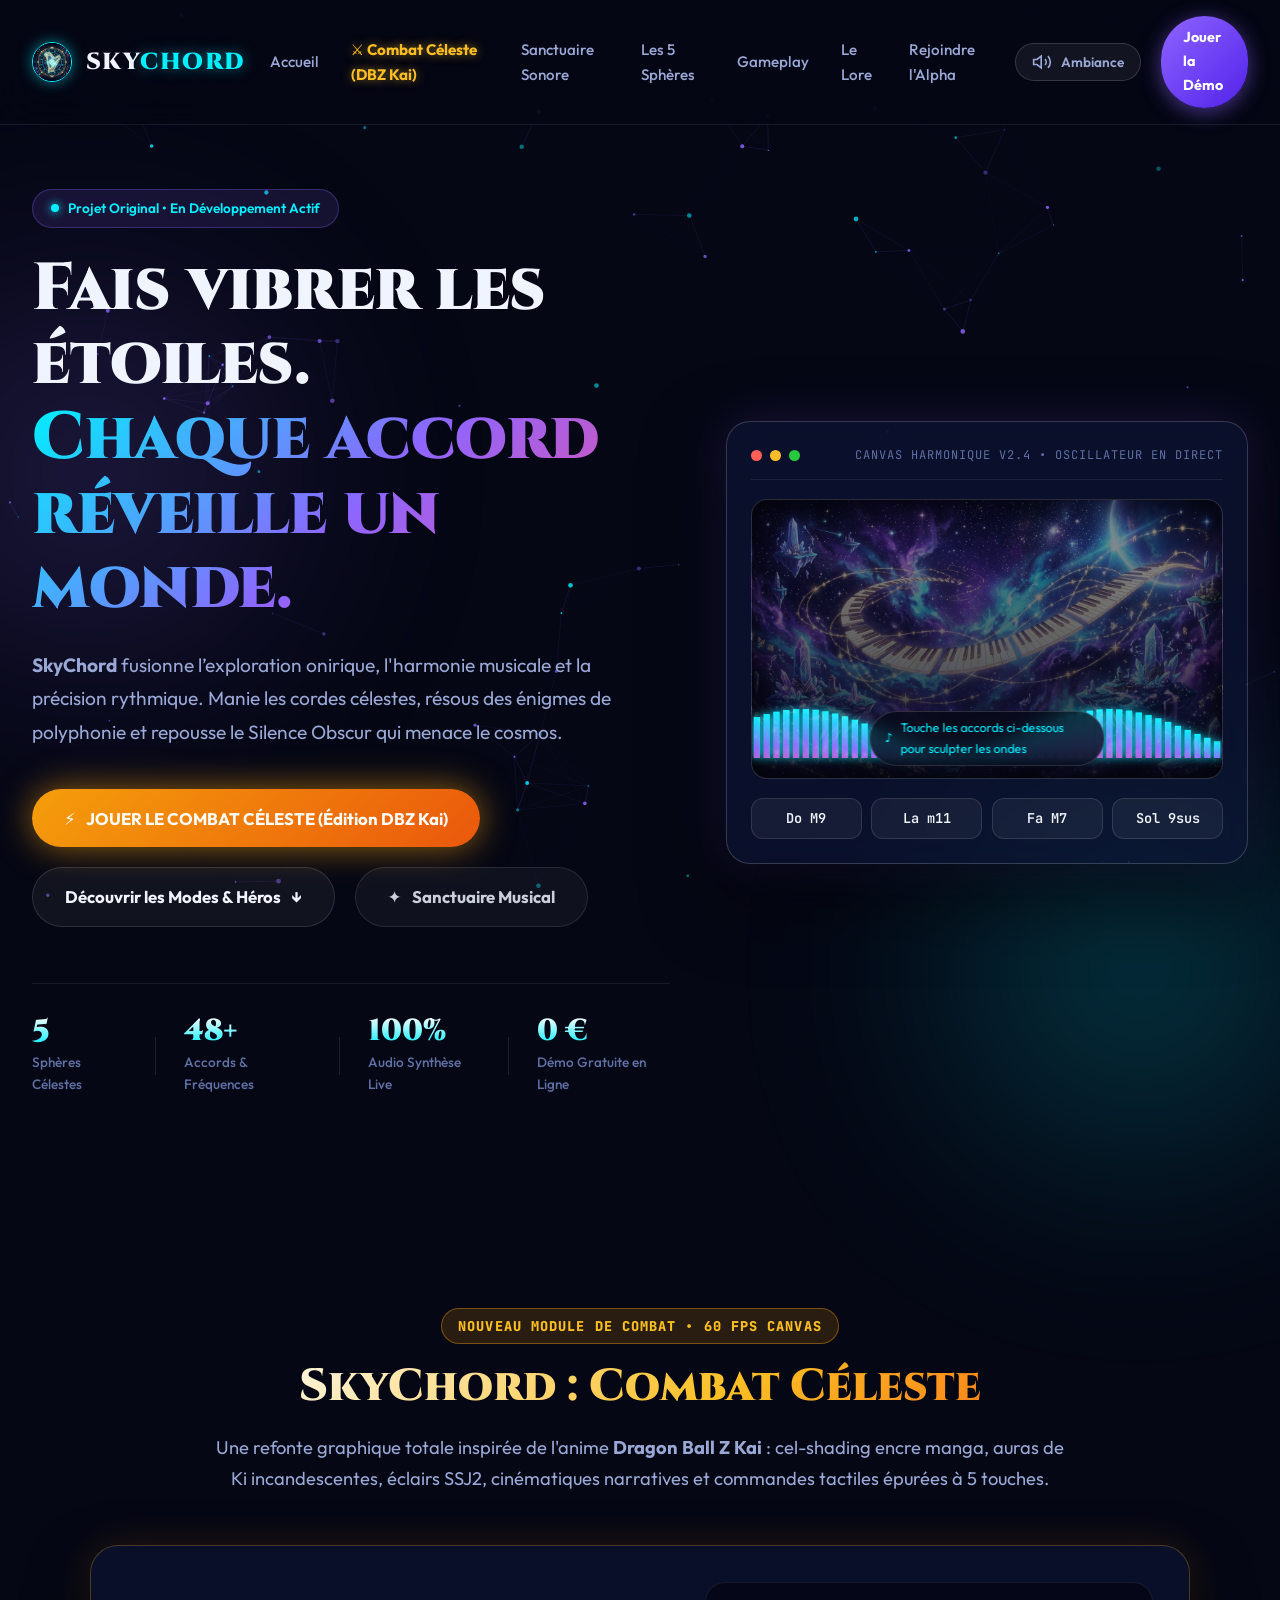
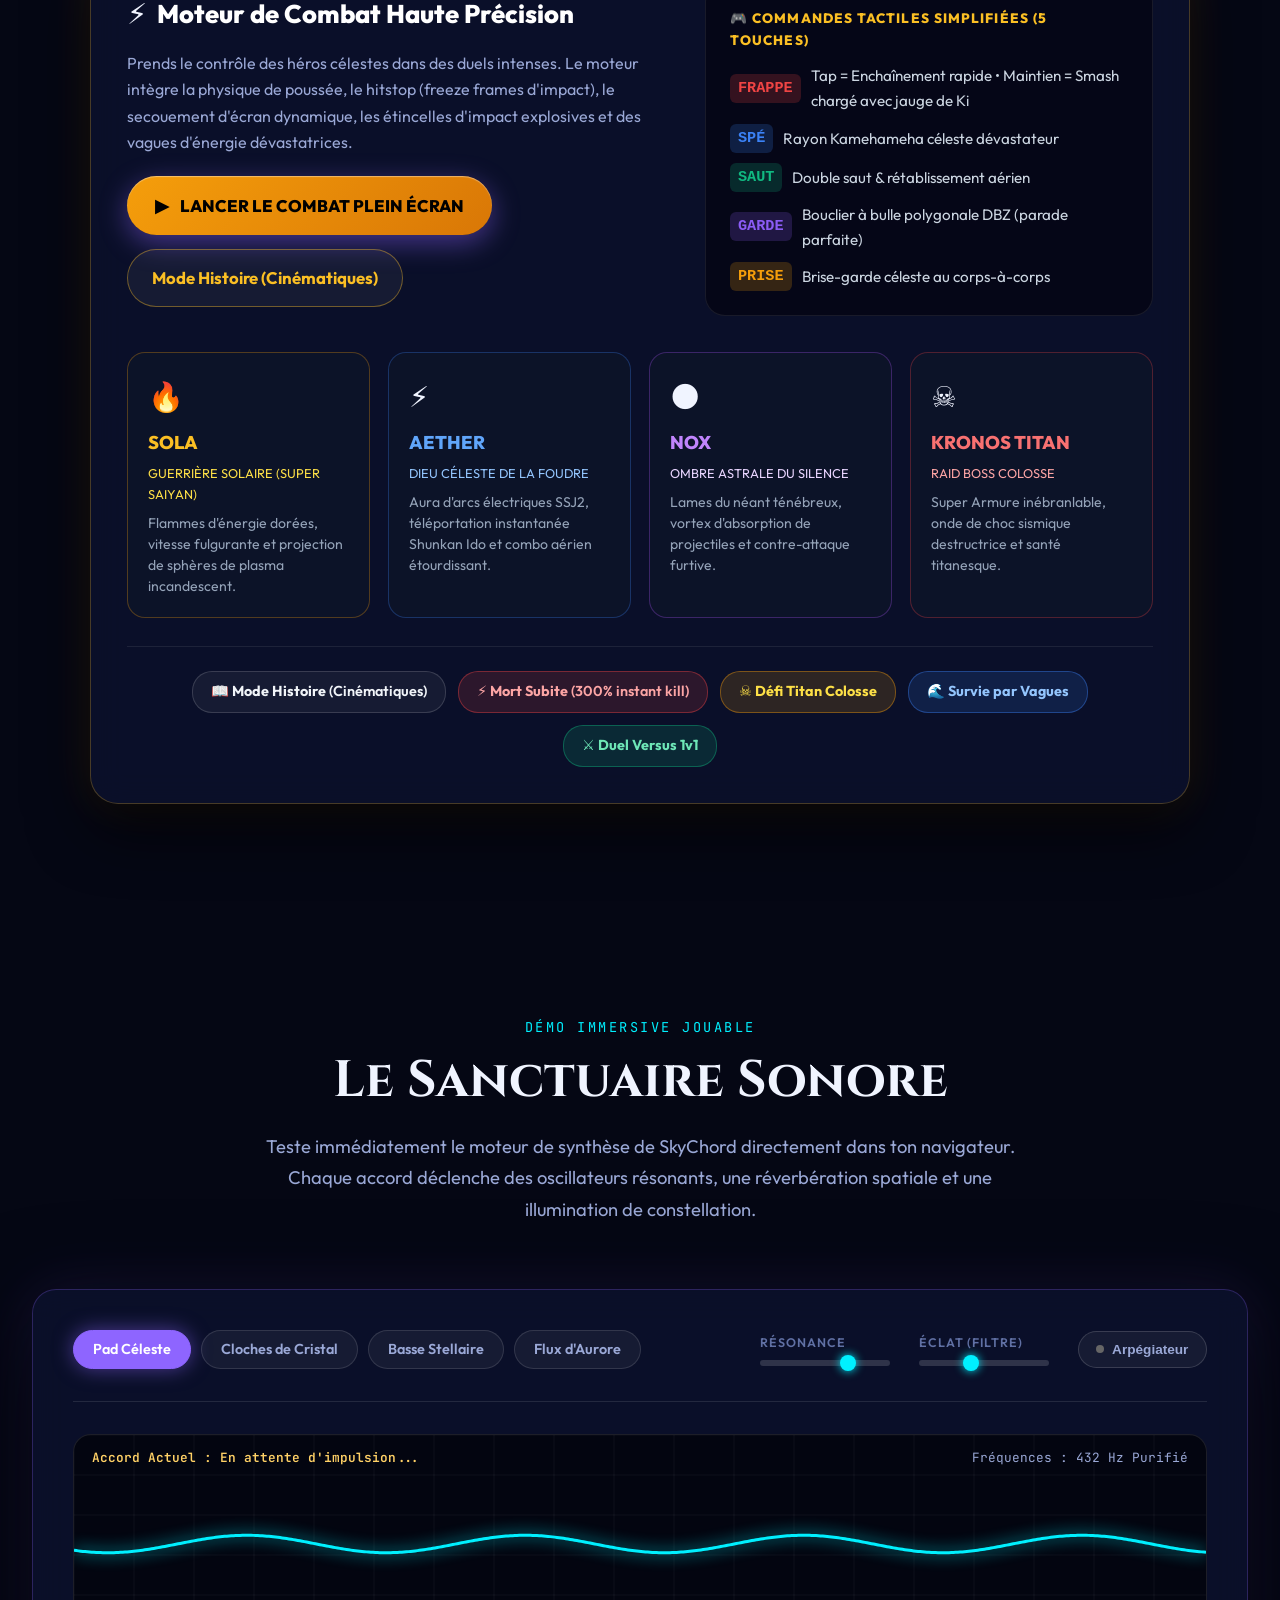
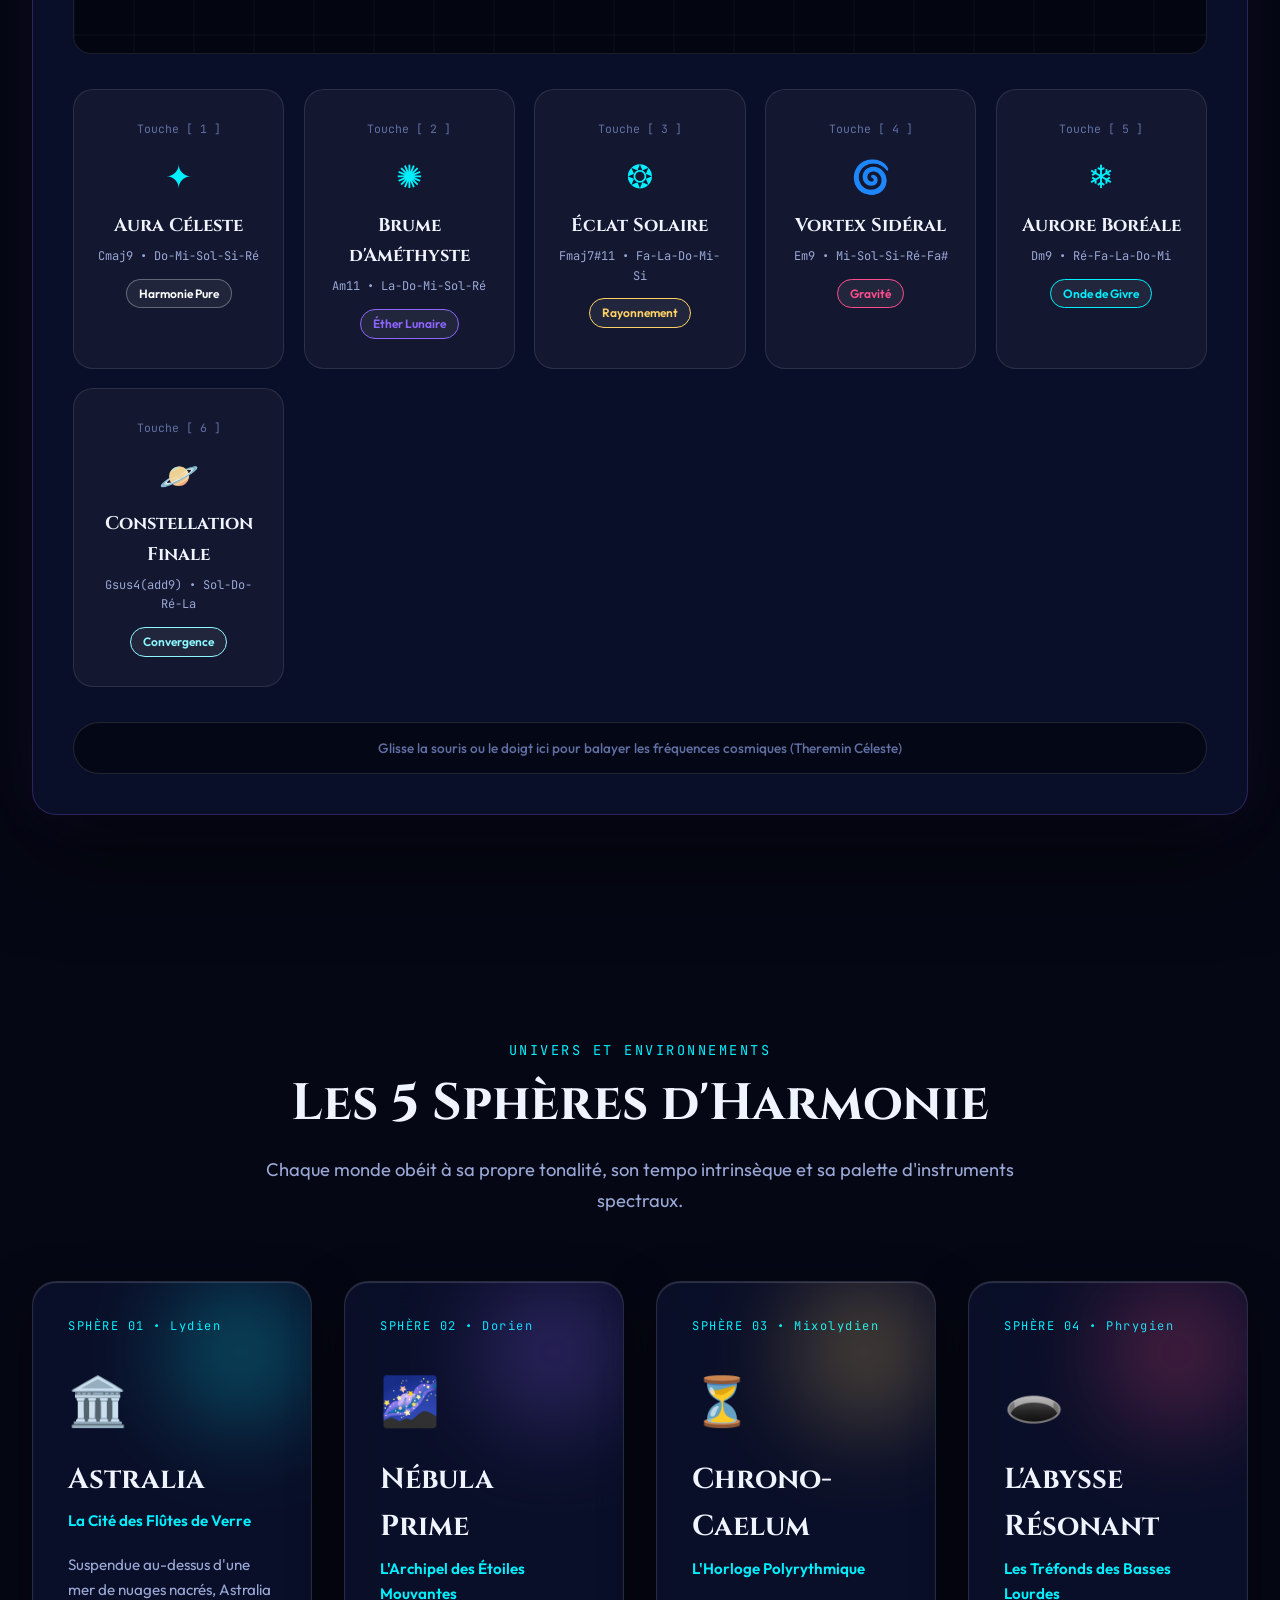
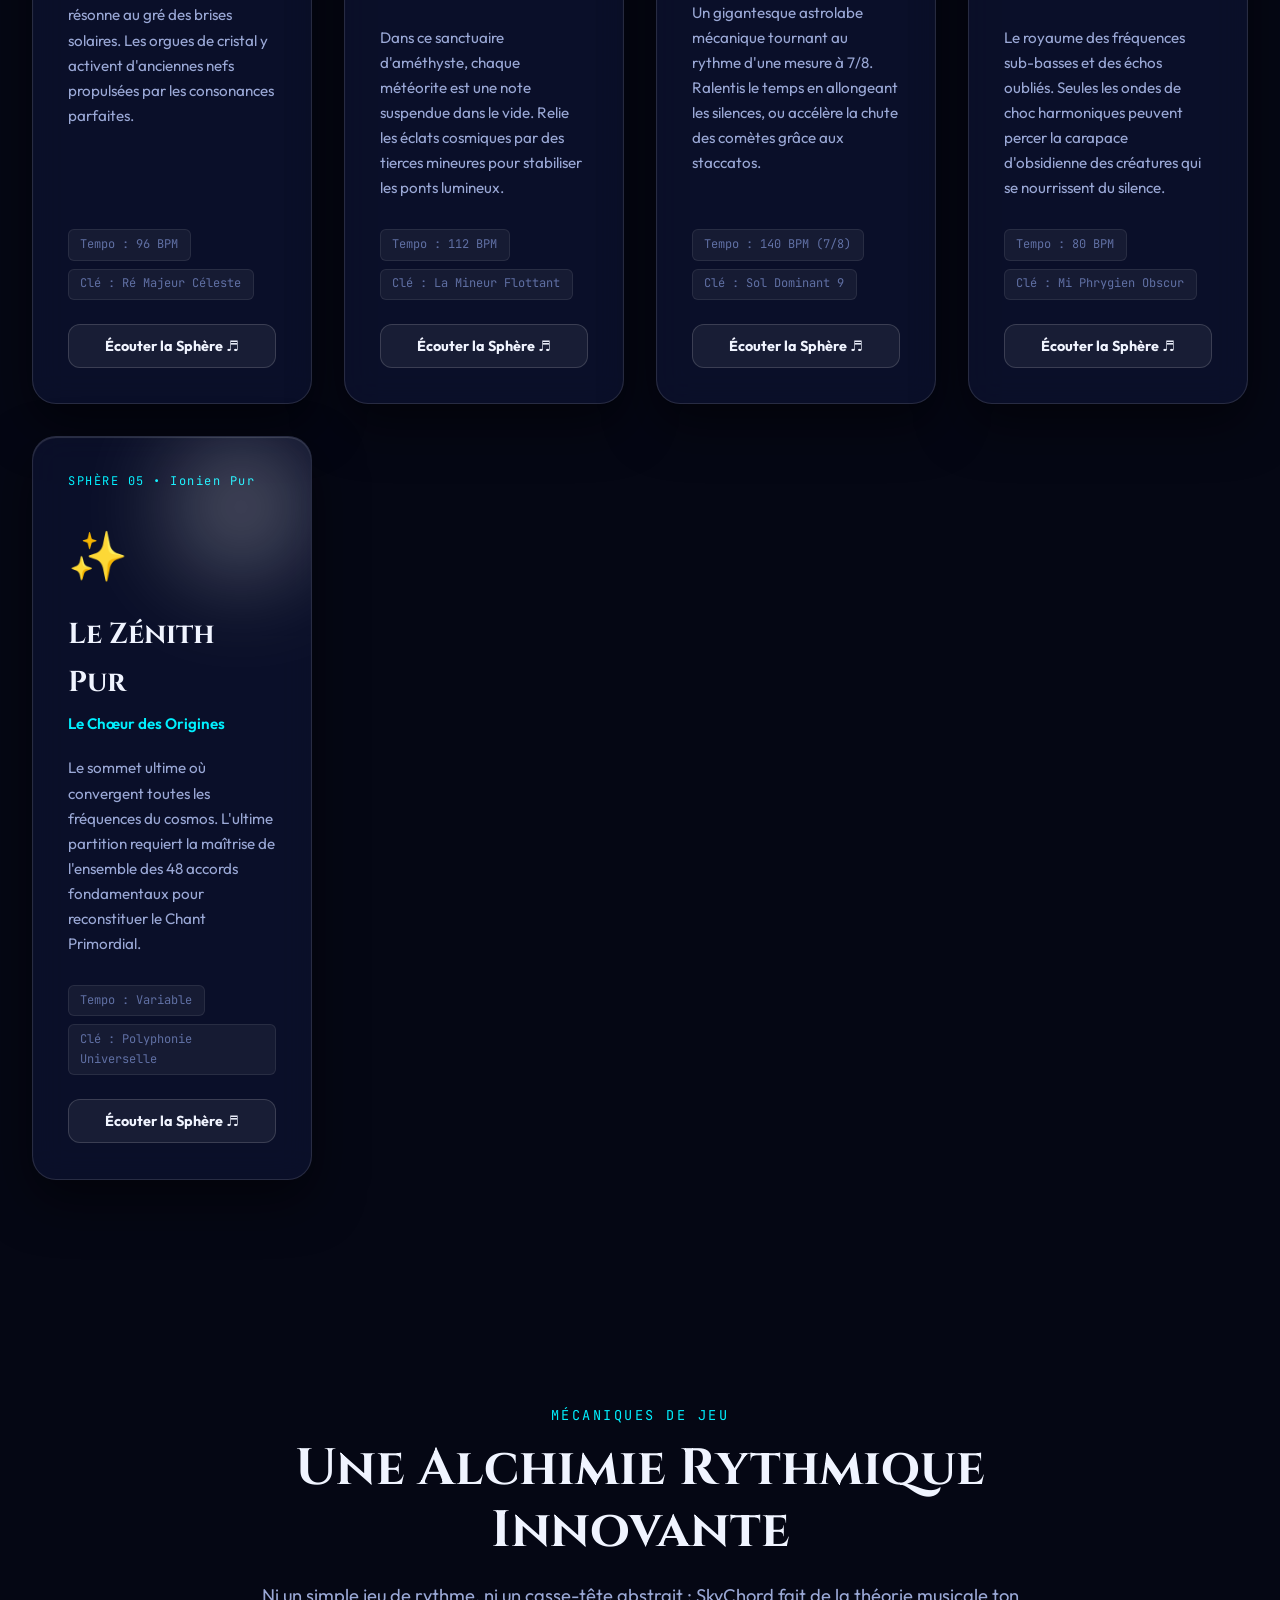
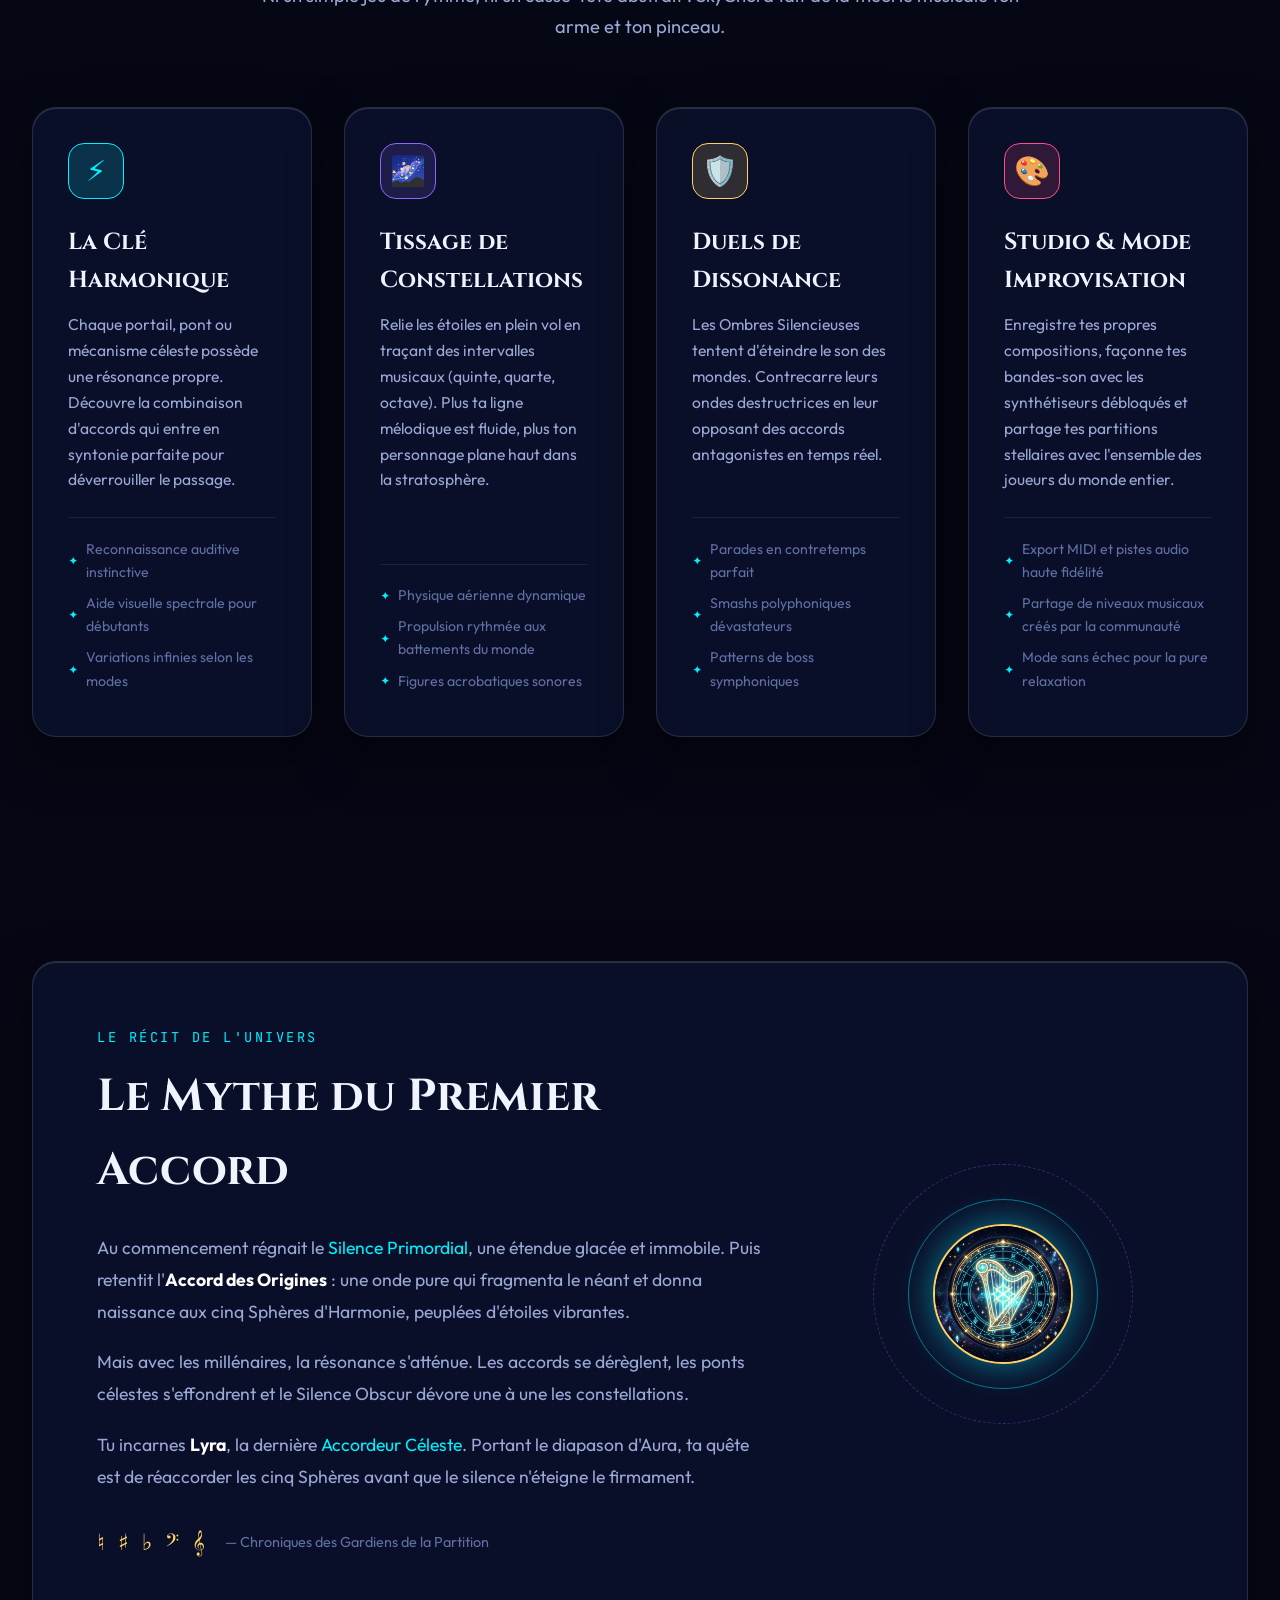
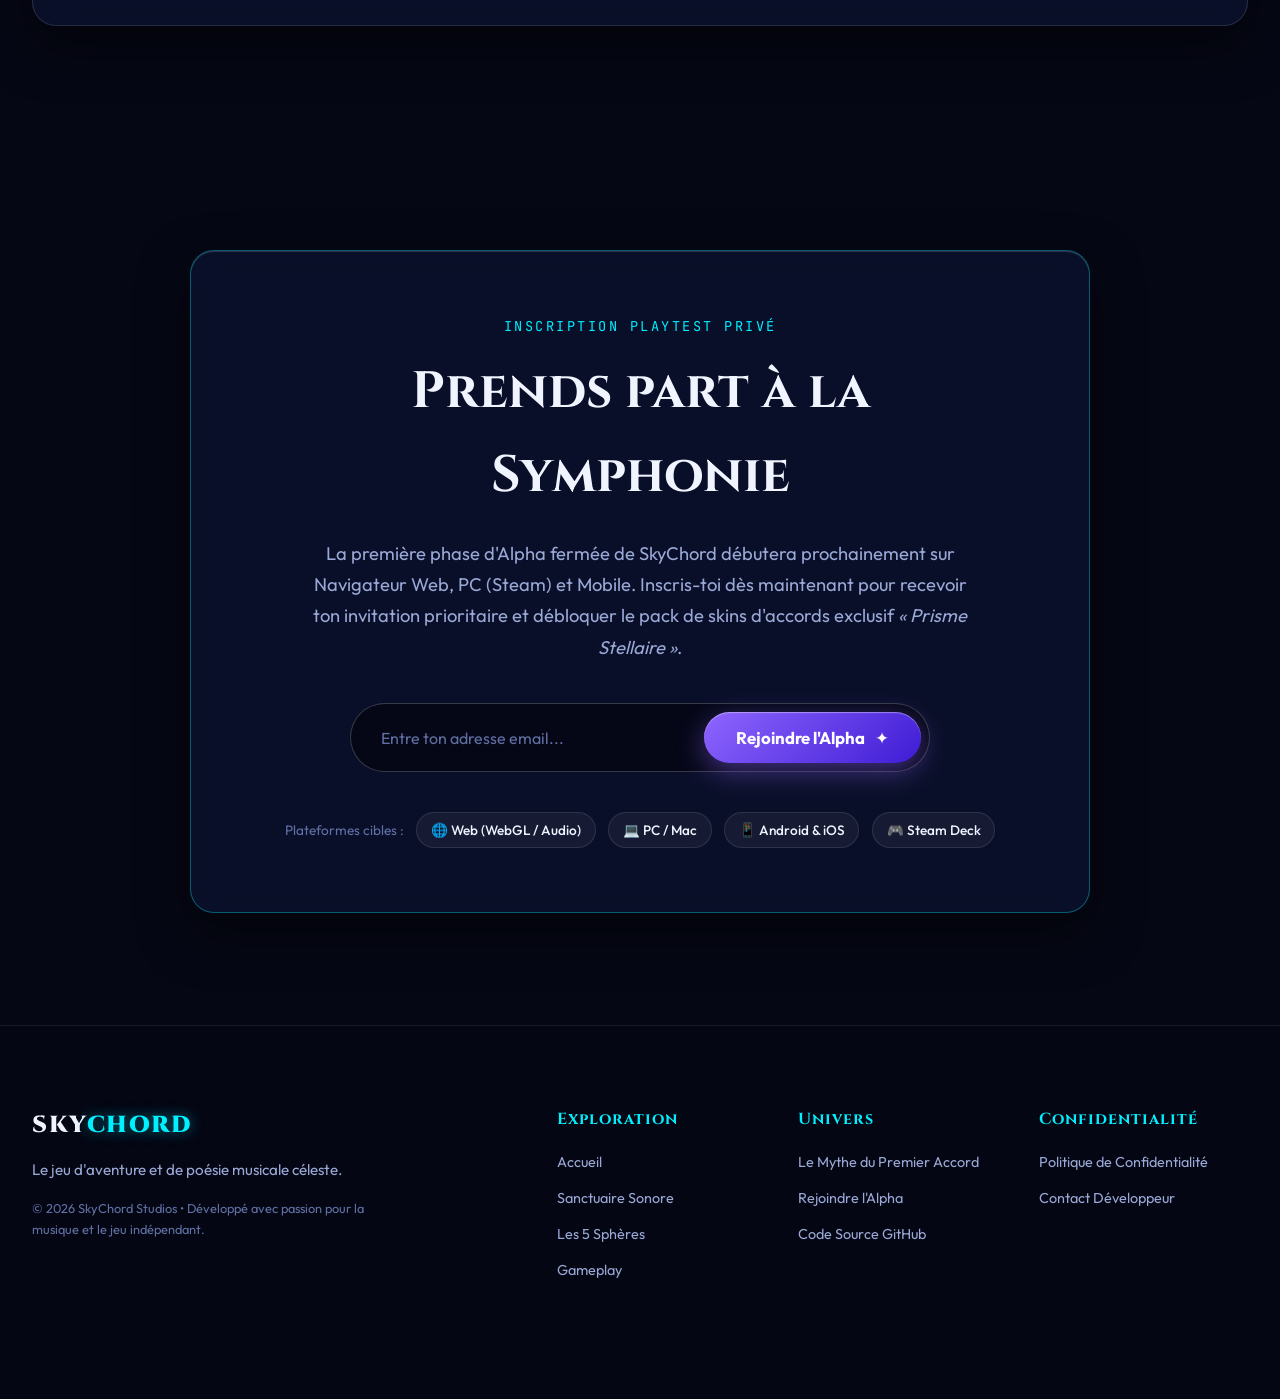
==== commit 0134c7c0: "Ajout du jeu SkyChord Combat Celeste (Edition DBZ Kai, 5 modes, cinematiques, 5 touches)" ====
--- a/index.html
+++ b/index.html
@@ -28,6 +28,7 @@
 
       <nav class="nav-links">
         <a href="#hero">Accueil</a>
+        <a href="#combat" style="color: #fbbf24; font-weight: 700; text-shadow: 0 0 10px rgba(251, 191, 36, 0.6);">⚔️ Combat Céleste (DBZ Kai)</a>
         <a href="#sanctuaire">Sanctuaire Sonore</a>
         <a href="#mondes">Les 5 Sphères</a>
         <a href="#gameplay">Gameplay</a>
@@ -82,13 +83,17 @@
         </p>
 
         <div class="hero-buttons">
-          <a href="#sanctuaire" class="btn btn-primary glow-effect">
+          <a href="game.html" class="btn btn-primary glow-effect" style="background: linear-gradient(135deg, #f59e0b 0%, #ea580c 100%); border-color: #fbbf24; box-shadow: 0 0 35px rgba(245, 158, 11, 0.6); font-size: 1.05rem;">
+            <span class="btn-sparkle">⚡</span>
+            <span>JOUER LE COMBAT CÉLESTE (Édition DBZ Kai)</span>
+          </a>
+          <a href="#combat" class="btn btn-secondary">
+            <span>Découvrir les Modes & Héros</span>
+            <span class="btn-arrow">↓</span>
+          </a>
+          <a href="#sanctuaire" class="btn btn-secondary" style="opacity: 0.85;">
             <span class="btn-sparkle">✦</span>
-            <span>Tester le Sanctuaire (Démo Directe)</span>
-          </a>
-          <a href="#mondes" class="btn btn-secondary">
-            <span>Explorer les Sphères</span>
-            <span class="btn-arrow">→</span>
+            <span>Sanctuaire Musical</span>
           </a>
         </div>
 
@@ -140,6 +145,96 @@
             <button class="mini-chord-btn" data-chord="Fmaj7">Fa M7</button>
             <button class="mini-chord-btn" data-chord="G9sus4">Sol 9sus</button>
           </div>
+        </div>
+      </div>
+    </section>
+
+    <!-- SECTION COMBAT CÉLESTE (ÉDITION DRAGON BALL Z KAI) -->
+    <section id="combat" class="combat-section" style="padding: 100px 24px; position: relative;">
+      <div class="section-header" style="text-align: center; max-width: 860px; margin: 0 auto 50px auto;">
+        <div class="section-tag" style="display: inline-block; padding: 6px 16px; border-radius: 20px; background: rgba(245, 158, 11, 0.15); border: 1px solid rgba(245, 158, 11, 0.4); color: #fbbf24; font-weight: 800; font-size: 0.85rem; letter-spacing: 0.08em; text-transform: uppercase; margin-bottom: 16px;">NOUVEAU MODULE DE COMBAT • 60 FPS CANVAS</div>
+        <h2 class="section-title" style="font-family: 'Cinzel', serif; font-size: 2.8rem; font-weight: 900; background: linear-gradient(135deg, #fff 0%, #fbbf24 60%, #f97316 100%); -webkit-background-clip: text; -webkit-text-fill-color: transparent; margin-bottom: 18px;">SkyChord : Combat Céleste</h2>
+        <p class="section-desc" style="color: #9aa8d6; font-size: 1.15rem; line-height: 1.7;">
+          Une refonte graphique totale inspirée de l'anime <strong>Dragon Ball Z Kai</strong> : cel-shading encre manga, auras de Ki incandescentes, éclairs SSJ2, cinématiques narratives et commandes tactiles épurées à 5 touches.
+        </p>
+      </div>
+
+      <!-- Vitrine du Jeu de Combat -->
+      <div class="combat-showcase glass-panel" style="max-width: 1100px; margin: 0 auto; padding: 36px; border: 1px solid rgba(251, 191, 36, 0.25); box-shadow: 0 25px 60px rgba(0, 0, 0, 0.7), 0 0 40px rgba(245, 158, 11, 0.15); border-radius: 28px;">
+        <div style="display: flex; flex-wrap: wrap; gap: 30px; align-items: center; justify-content: space-between; margin-bottom: 36px;">
+          <div style="flex: 1 1 500px;">
+            <div style="display: flex; align-items: center; gap: 10px; margin-bottom: 12px;">
+              <span style="font-size: 1.8rem;">⚡</span>
+              <h3 style="font-size: 1.6rem; color: #fff; font-weight: 800;">Moteur de Combat Haute Précision</h3>
+            </div>
+            <p style="color: #9aa8d6; margin-bottom: 20px; line-height: 1.65;">
+              Prends le contrôle des héros célestes dans des duels intenses. Le moteur intègre la physique de poussée, le hitstop (freeze frames d'impact), le secouement d'écran dynamique, les étincelles d'impact explosives et des vagues d'énergie dévastatrices.
+            </p>
+            <div style="display: flex; flex-wrap: wrap; gap: 14px;">
+              <a href="game.html" class="btn btn-primary glow-effect" style="background: linear-gradient(135deg, #f59e0b 0%, #d97706 100%); border-color: #fbbf24; padding: 14px 28px; font-weight: 800; text-decoration: none; display: inline-flex; align-items: center; gap: 10px; border-radius: 30px; color: #000;">
+                <span style="font-size: 1.2rem;">▶</span>
+                <span>LANCER LE COMBAT PLEIN ÉCRAN</span>
+              </a>
+              <a href="game.html" class="btn btn-secondary" style="border: 1px solid rgba(251, 191, 36, 0.4); padding: 14px 24px; border-radius: 30px; color: #fbbf24; text-decoration: none; font-weight: 700;">
+                Mode Histoire (Cinématiques)
+              </a>
+            </div>
+          </div>
+
+          <div style="flex: 1 1 400px; background: rgba(5, 7, 20, 0.85); border-radius: 20px; padding: 24px; border: 1px solid rgba(255, 255, 255, 0.08);">
+            <div style="font-size: 0.85rem; text-transform: uppercase; color: #fbbf24; font-weight: 800; letter-spacing: 0.08em; margin-bottom: 12px;">🎮 Commandes Tactiles Simplifiées (5 Touches)</div>
+            <ul style="list-style: none; padding: 0; margin: 0; display: flex; flex-direction: column; gap: 10px; color: #cbd5e1; font-size: 0.95rem;">
+              <li style="display: flex; align-items: center; gap: 10px;"><strong style="color: #ef4444; background: rgba(239, 68, 68, 0.2); padding: 2px 8px; border-radius: 6px; font-family: monospace;">FRAPPE</strong> Tap = Enchaînement rapide • Maintien = Smash chargé avec jauge de Ki</li>
+              <li style="display: flex; align-items: center; gap: 10px;"><strong style="color: #3b82f6; background: rgba(59, 130, 246, 0.2); padding: 2px 8px; border-radius: 6px; font-family: monospace;">SPÉ</strong> Rayon Kamehameha céleste dévastateur</li>
+              <li style="display: flex; align-items: center; gap: 10px;"><strong style="color: #10b981; background: rgba(16, 185, 129, 0.2); padding: 2px 8px; border-radius: 6px; font-family: monospace;">SAUT</strong> Double saut & rétablissement aérien</li>
+              <li style="display: flex; align-items: center; gap: 10px;"><strong style="color: #8b5cf6; background: rgba(139, 92, 246, 0.2); padding: 2px 8px; border-radius: 6px; font-family: monospace;">GARDE</strong> Bouclier à bulle polygonale DBZ (parade parfaite)</li>
+              <li style="display: flex; align-items: center; gap: 10px;"><strong style="color: #f59e0b; background: rgba(245, 158, 11, 0.2); padding: 2px 8px; border-radius: 6px; font-family: monospace;">PRISE</strong> Brise-garde céleste au corps-à-corps</li>
+            </ul>
+          </div>
+        </div>
+
+        <!-- Grille des Combattants & Modes -->
+        <div style="display: grid; grid-template-columns: repeat(auto-fit, minmax(240px, 1fr)); gap: 18px; margin-top: 24px;">
+          <!-- Combattant 1 -->
+          <div style="background: rgba(15, 23, 42, 0.6); padding: 20px; border-radius: 18px; border: 1px solid rgba(245, 158, 11, 0.3);">
+            <div style="font-size: 1.8rem; margin-bottom: 8px;">🔥</div>
+            <h4 style="color: #fbbf24; font-size: 1.15rem; font-weight: 800; margin-bottom: 4px;">SOLA</h4>
+            <div style="font-size: 0.8rem; color: #fde047; text-transform: uppercase; margin-bottom: 8px;">Guerrière Solaire (Super Saiyan)</div>
+            <p style="color: #94a3b8; font-size: 0.88rem; line-height: 1.5;">Flammes d'énergie dorées, vitesse fulgurante et projection de sphères de plasma incandescent.</p>
+          </div>
+
+          <!-- Combattant 2 -->
+          <div style="background: rgba(15, 23, 42, 0.6); padding: 20px; border-radius: 18px; border: 1px solid rgba(59, 130, 246, 0.3);">
+            <div style="font-size: 1.8rem; margin-bottom: 8px;">⚡</div>
+            <h4 style="color: #60a5fa; font-size: 1.15rem; font-weight: 800; margin-bottom: 4px;">AETHER</h4>
+            <div style="font-size: 0.8rem; color: #93c5fd; text-transform: uppercase; margin-bottom: 8px;">Dieu Céleste de la Foudre</div>
+            <p style="color: #94a3b8; font-size: 0.88rem; line-height: 1.5;">Aura d'arcs électriques SSJ2, téléportation instantanée Shunkan Ido et combo aérien étourdissant.</p>
+          </div>
+
+          <!-- Combattant 3 -->
+          <div style="background: rgba(15, 23, 42, 0.6); padding: 20px; border-radius: 18px; border: 1px solid rgba(168, 85, 247, 0.3);">
+            <div style="font-size: 1.8rem; margin-bottom: 8px;">🌑</div>
+            <h4 style="color: #c084fc; font-size: 1.15rem; font-weight: 800; margin-bottom: 4px;">NOX</h4>
+            <div style="font-size: 0.8rem; color: #e9d5ff; text-transform: uppercase; margin-bottom: 8px;">Ombre Astrale du Silence</div>
+            <p style="color: #94a3b8; font-size: 0.88rem; line-height: 1.5;">Lames du néant ténébreux, vortex d'absorption de projectiles et contre-attaque furtive.</p>
+          </div>
+
+          <!-- Combattant 4 -->
+          <div style="background: rgba(15, 23, 42, 0.6); padding: 20px; border-radius: 18px; border: 1px solid rgba(239, 68, 68, 0.3);">
+            <div style="font-size: 1.8rem; margin-bottom: 8px;">☠️</div>
+            <h4 style="color: #f87171; font-size: 1.15rem; font-weight: 800; margin-bottom: 4px;">KRONOS TITAN</h4>
+            <div style="font-size: 0.8rem; color: #fca5a5; text-transform: uppercase; margin-bottom: 8px;">Raid Boss Colosse</div>
+            <p style="color: #94a3b8; font-size: 0.88rem; line-height: 1.5;">Super Armure inébranlable, onde de choc sismique destructrice et santé titanesque.</p>
+          </div>
+        </div>
+
+        <!-- Sélecteur des 5 Modes de Combat -->
+        <div style="margin-top: 28px; padding-top: 24px; border-top: 1px solid rgba(255, 255, 255, 0.08); display: flex; flex-wrap: wrap; justify-content: center; gap: 12px;">
+          <a href="game.html" class="game-mode-pill" style="background: rgba(255, 255, 255, 0.05); border: 1px solid rgba(255, 255, 255, 0.15); padding: 8px 18px; border-radius: 20px; color: #f1f5f9; text-decoration: none; font-size: 0.9rem; font-weight: 600;">📖 <strong>Mode Histoire</strong> (Cinématiques)</a>
+          <a href="game.html" class="game-mode-pill" style="background: rgba(239, 68, 68, 0.15); border: 1px solid rgba(239, 68, 68, 0.4); padding: 8px 18px; border-radius: 20px; color: #fca5a5; text-decoration: none; font-size: 0.9rem; font-weight: 600;">⚡ <strong>Mort Subite</strong> (300% instant kill)</a>
+          <a href="game.html" class="game-mode-pill" style="background: rgba(245, 158, 11, 0.15); border: 1px solid rgba(245, 158, 11, 0.4); padding: 8px 18px; border-radius: 20px; color: #fde047; text-decoration: none; font-size: 0.9rem; font-weight: 600;">☠️ <strong>Défi Titan Colosse</strong></a>
+          <a href="game.html" class="game-mode-pill" style="background: rgba(59, 130, 246, 0.15); border: 1px solid rgba(59, 130, 246, 0.4); padding: 8px 18px; border-radius: 20px; color: #93c5fd; text-decoration: none; font-size: 0.9rem; font-weight: 600;">🌊 <strong>Survie par Vagues</strong></a>
+          <a href="game.html" class="game-mode-pill" style="background: rgba(16, 185, 129, 0.15); border: 1px solid rgba(16, 185, 129, 0.4); padding: 8px 18px; border-radius: 20px; color: #6ee7b7; text-decoration: none; font-size: 0.9rem; font-weight: 600;">⚔️ <strong>Duel Versus 1v1</strong></a>
         </div>
       </div>
     </section>
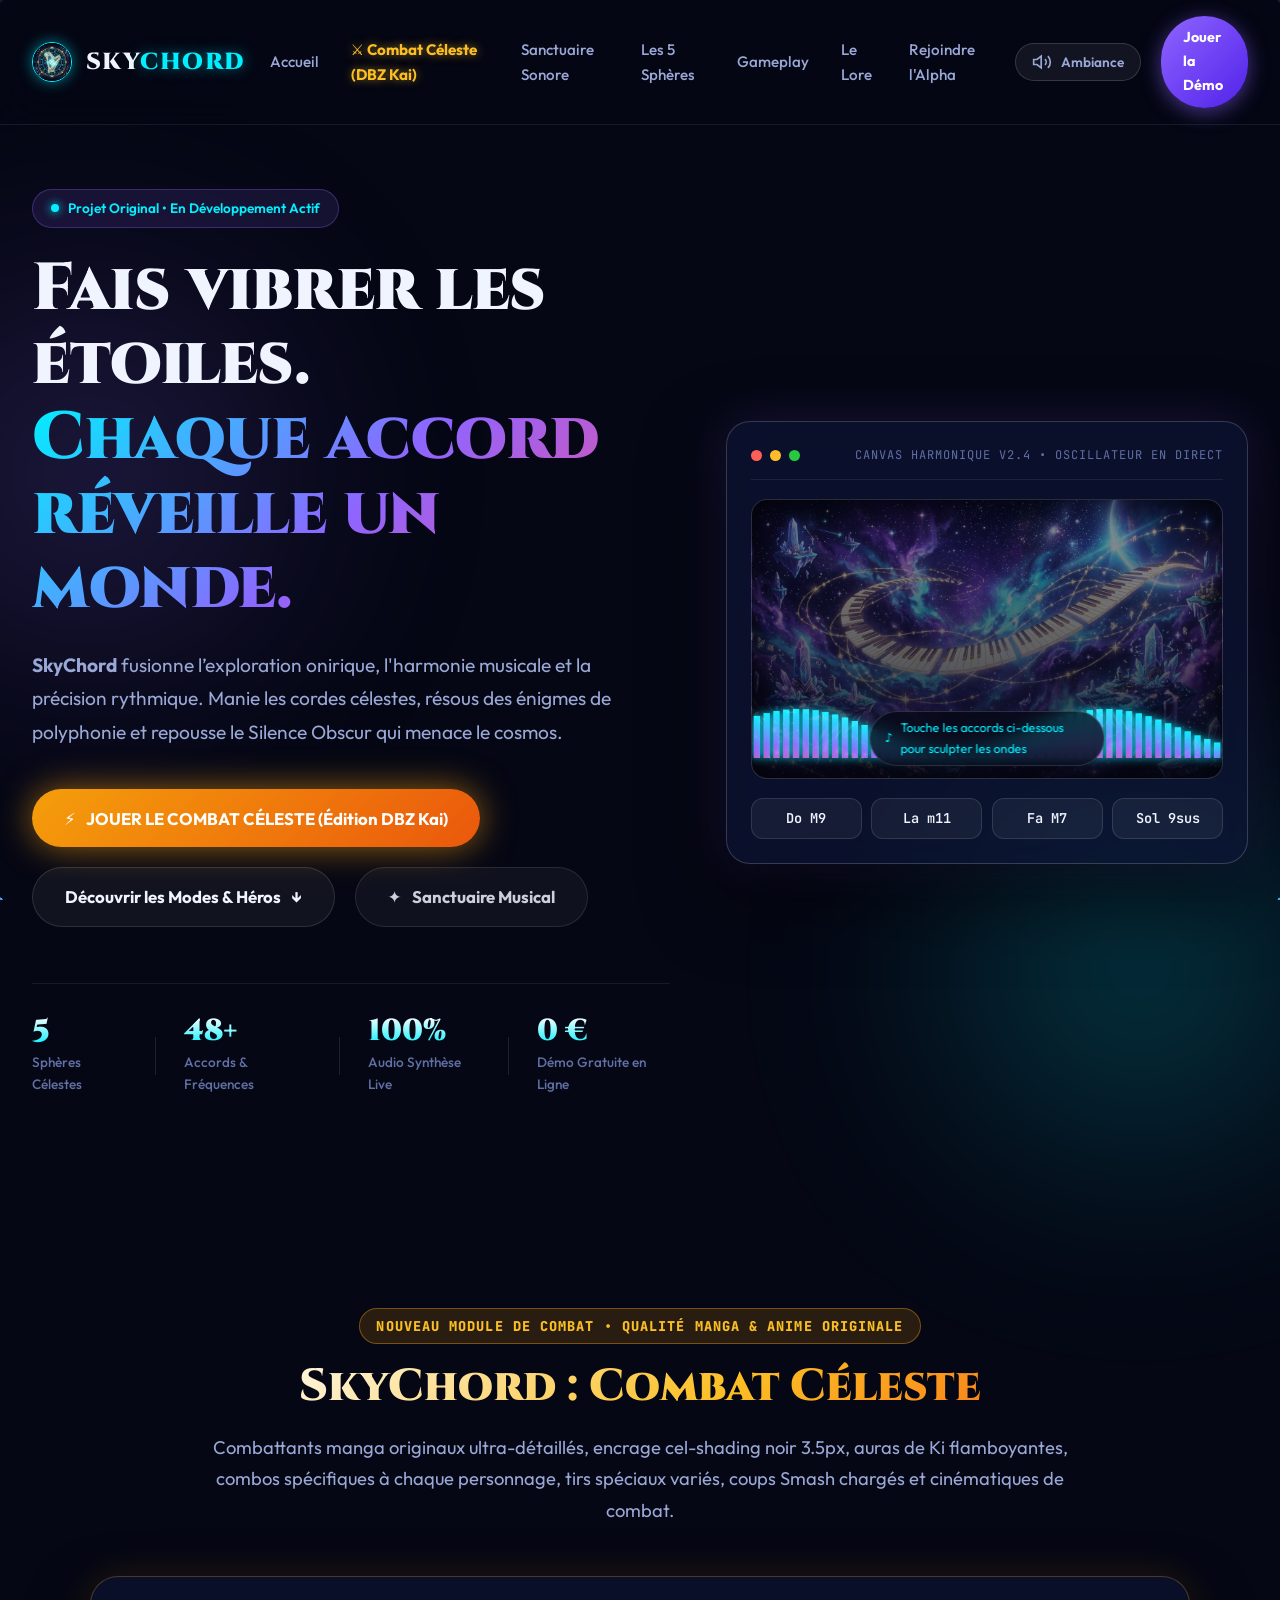
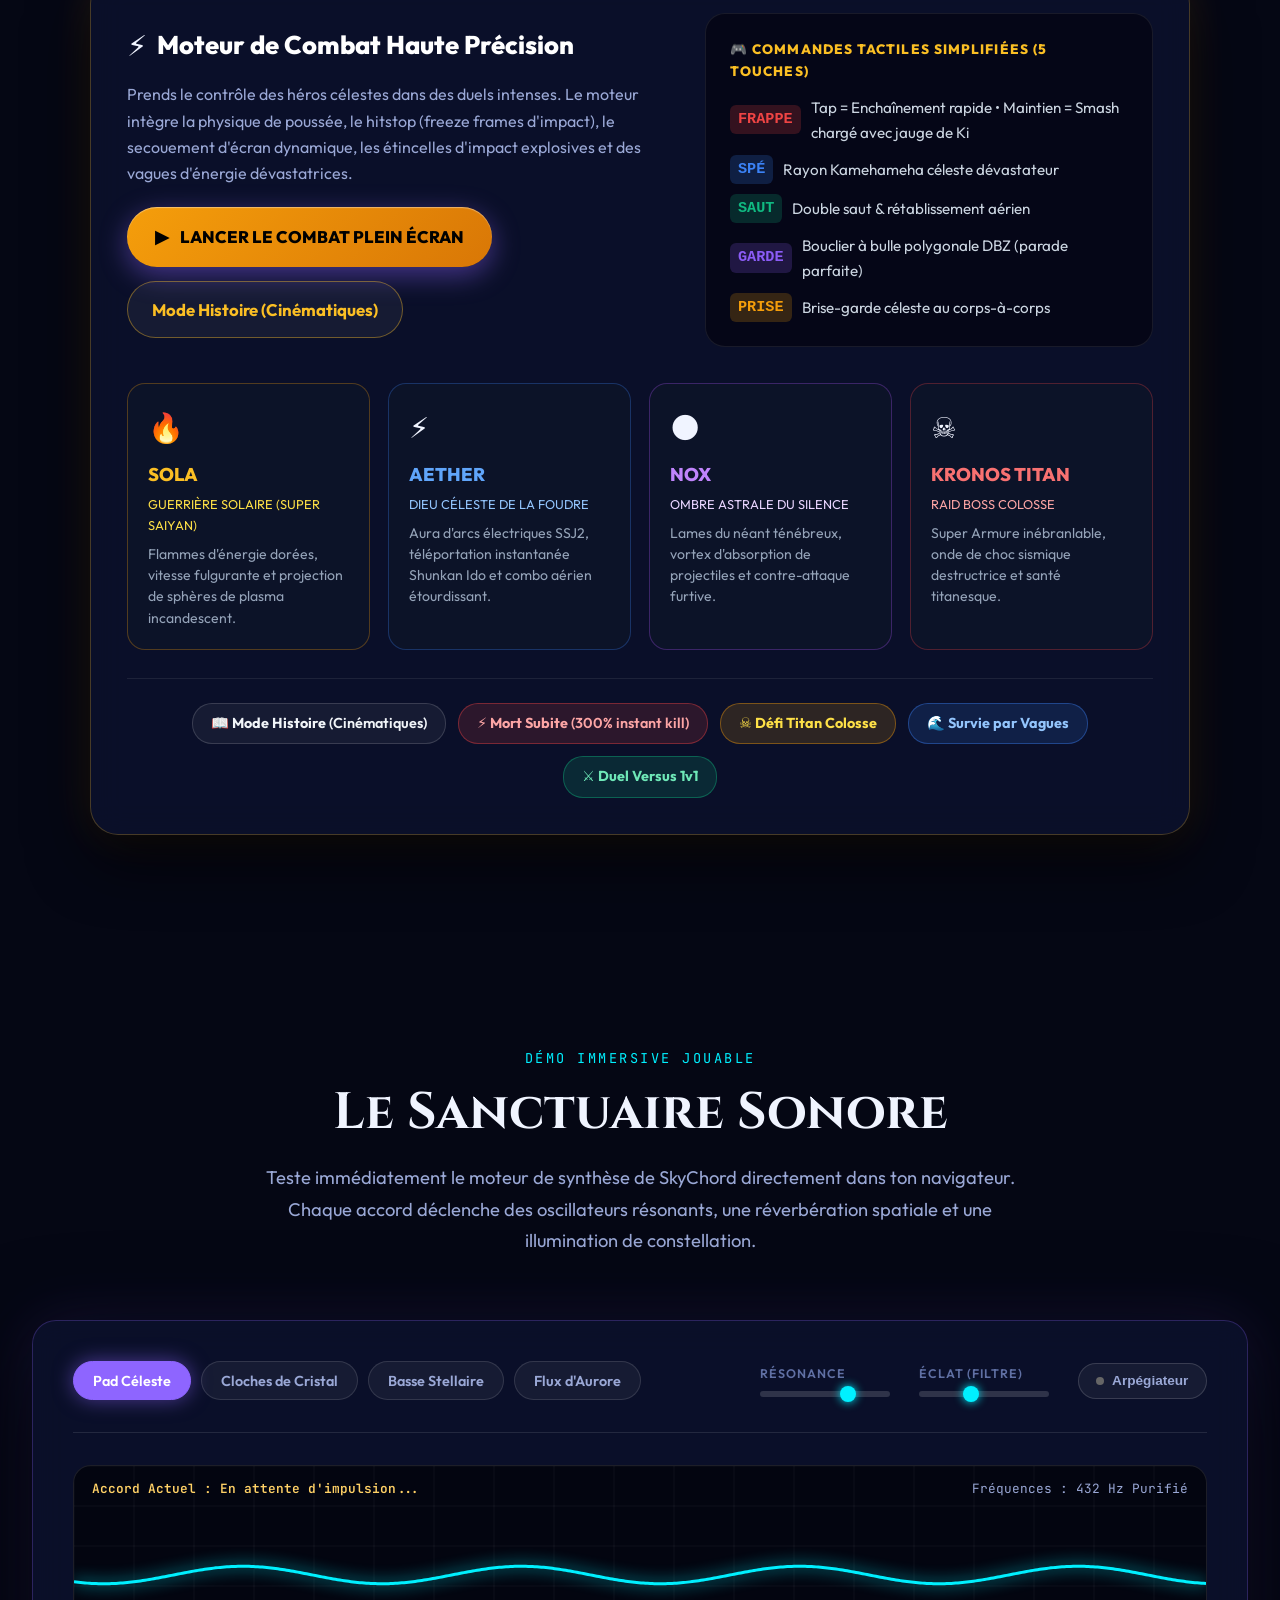
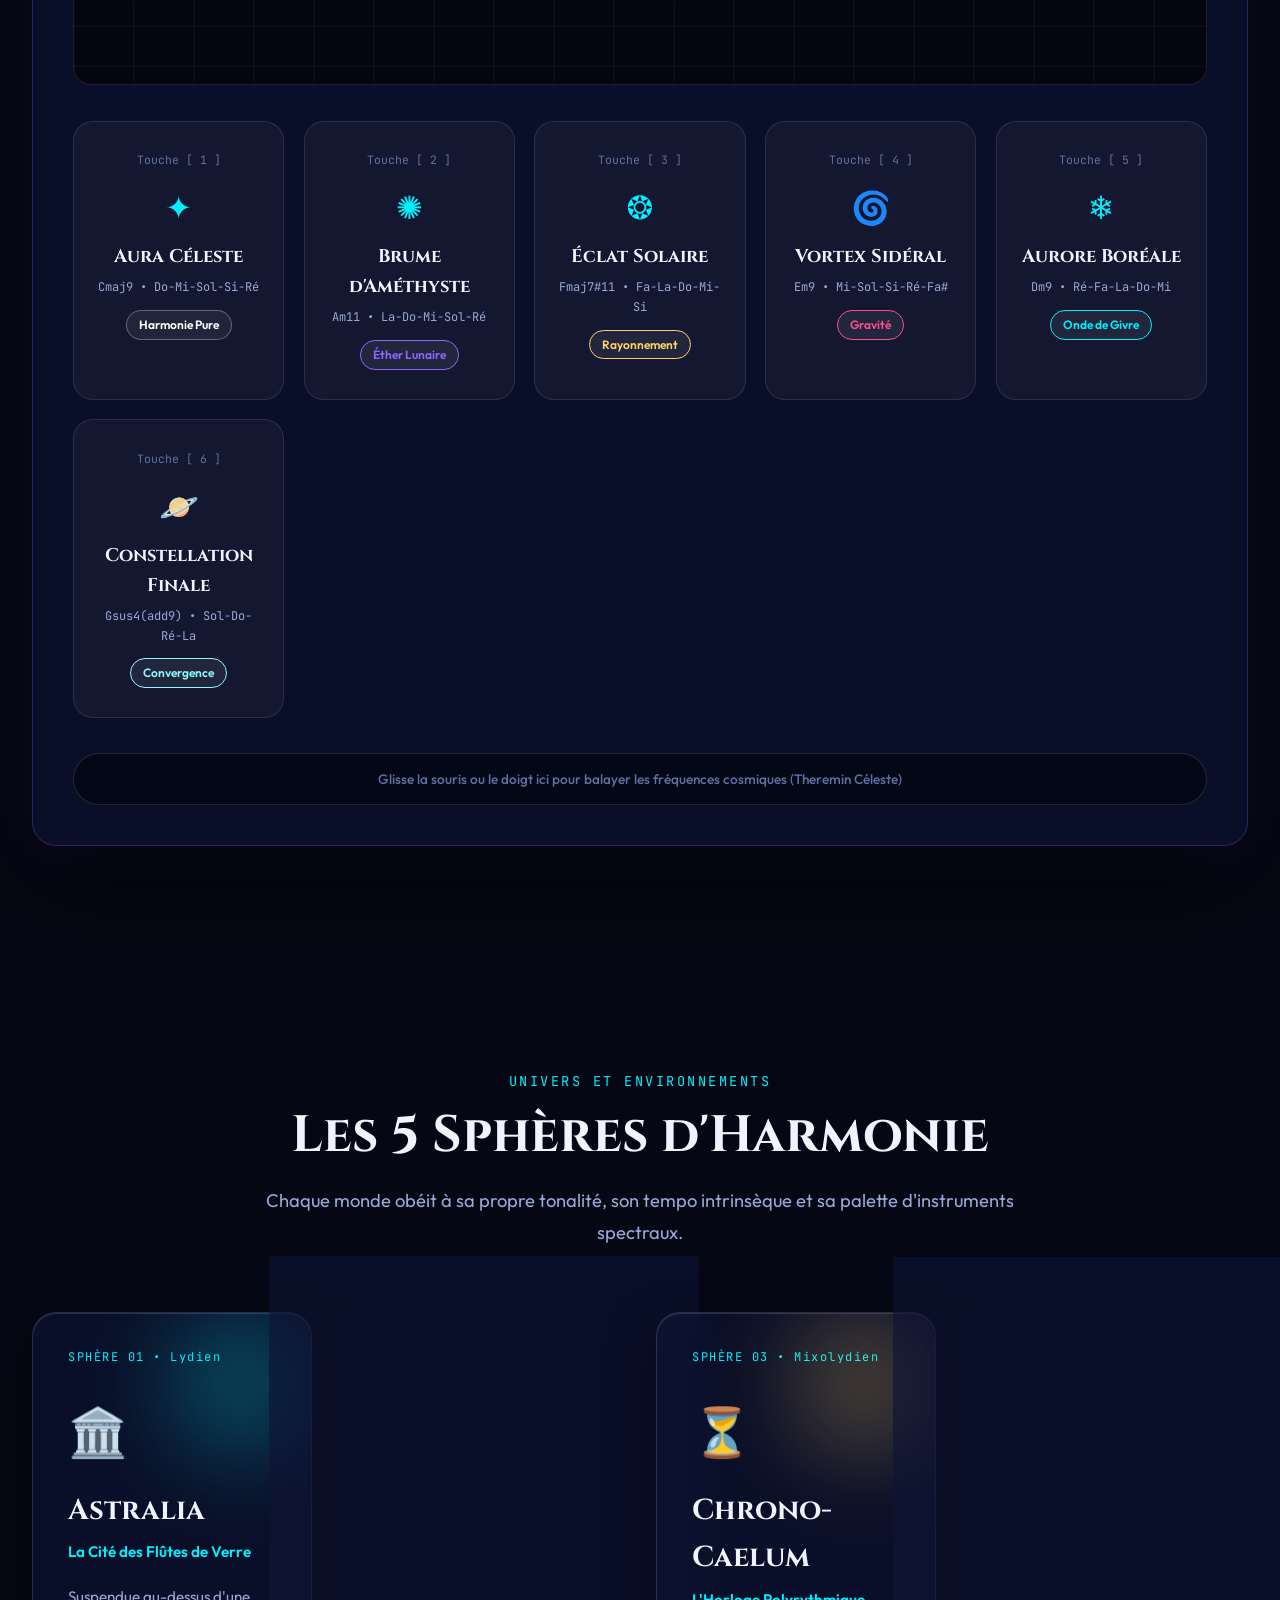
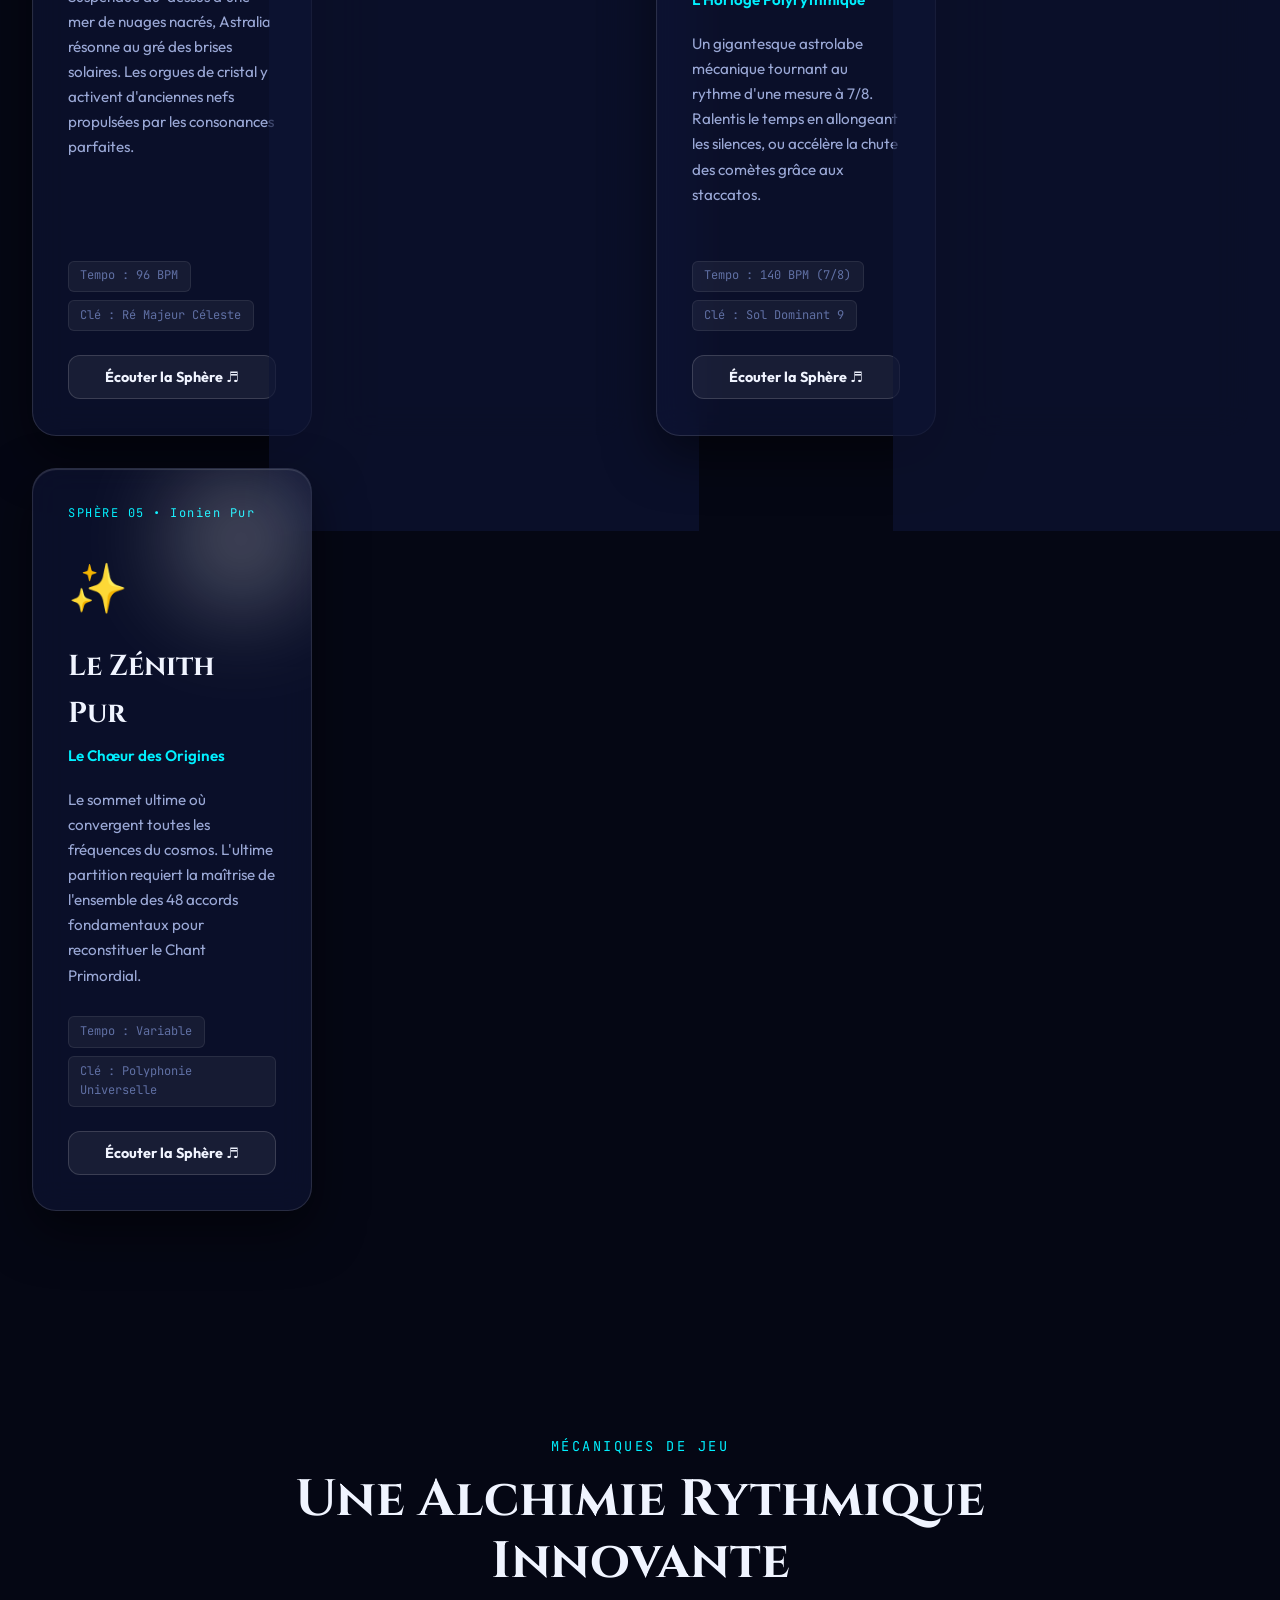
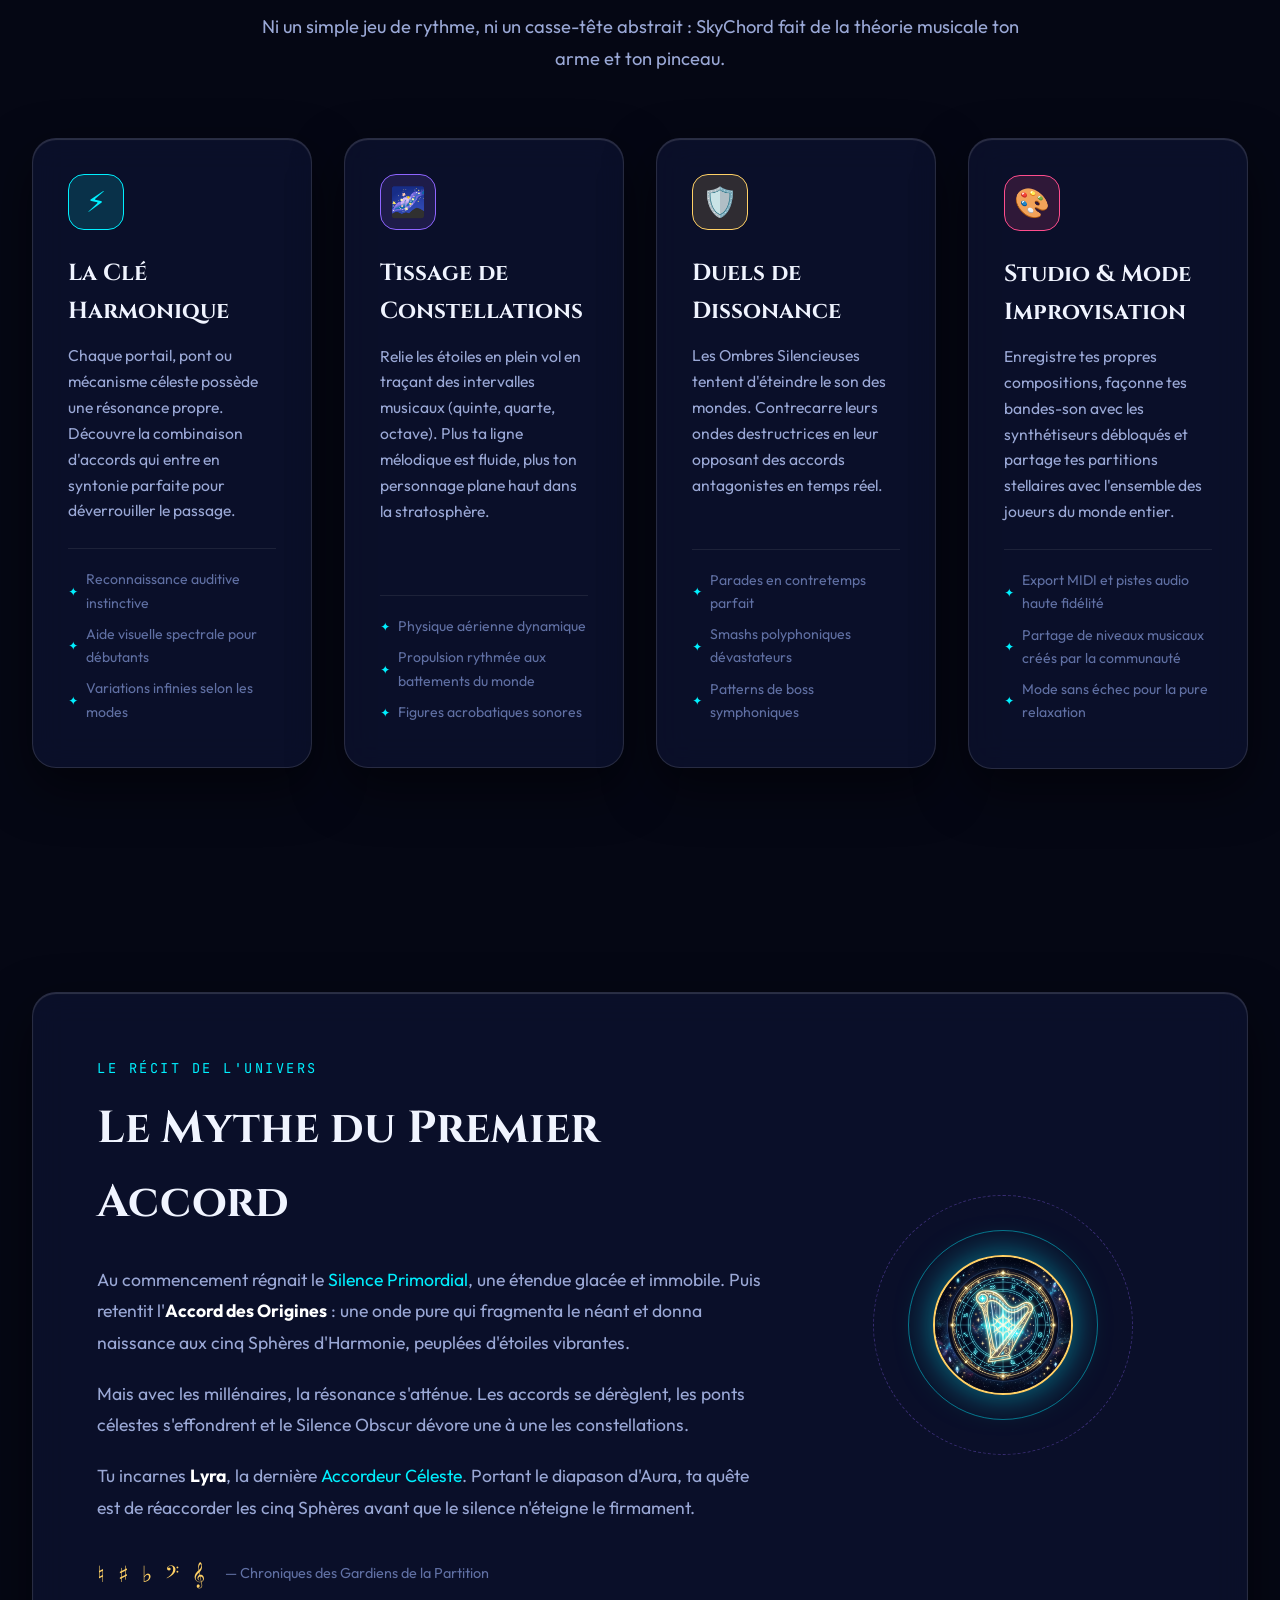
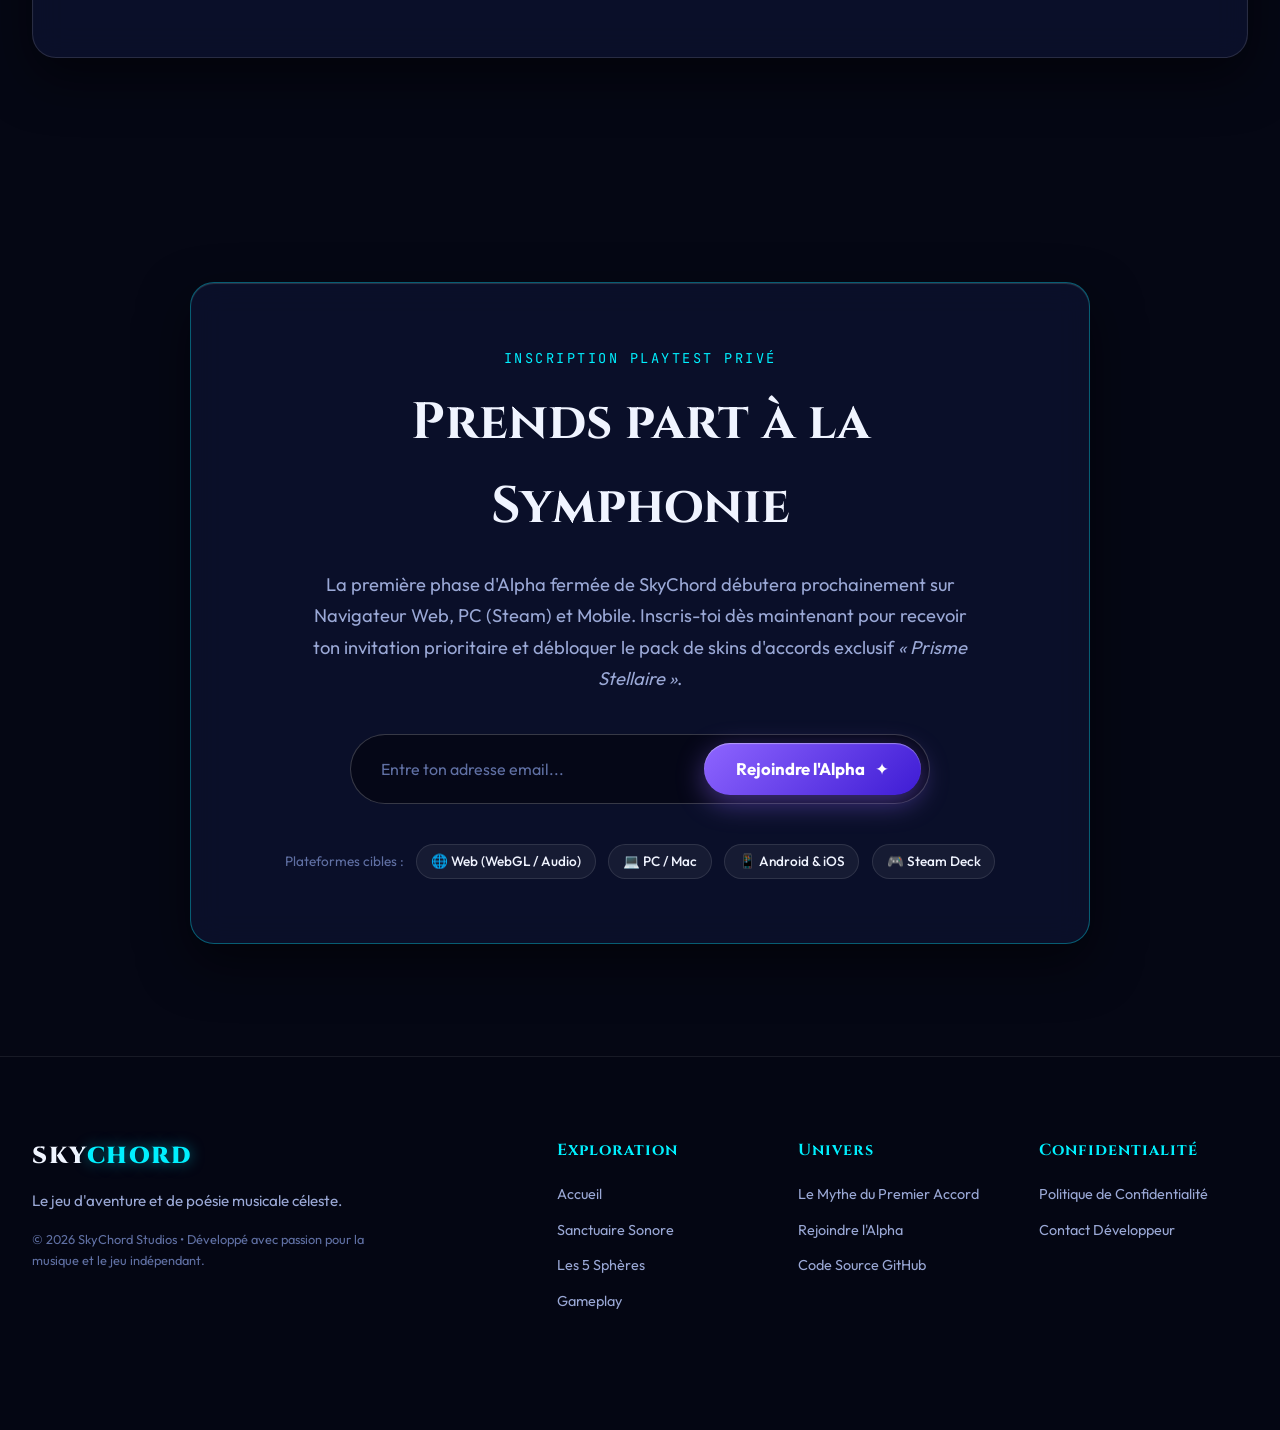
==== commit d25f5543: "Combattants manga originaux, combos 3 coups specifiques, tirs personnalises, smash charges et guide " ====
--- a/index.html
+++ b/index.html
@@ -152,10 +152,10 @@
     <!-- SECTION COMBAT CÉLESTE (ÉDITION DRAGON BALL Z KAI) -->
     <section id="combat" class="combat-section" style="padding: 100px 24px; position: relative;">
       <div class="section-header" style="text-align: center; max-width: 860px; margin: 0 auto 50px auto;">
-        <div class="section-tag" style="display: inline-block; padding: 6px 16px; border-radius: 20px; background: rgba(245, 158, 11, 0.15); border: 1px solid rgba(245, 158, 11, 0.4); color: #fbbf24; font-weight: 800; font-size: 0.85rem; letter-spacing: 0.08em; text-transform: uppercase; margin-bottom: 16px;">NOUVEAU MODULE DE COMBAT • 60 FPS CANVAS</div>
+        <div class="section-tag" style="display: inline-block; padding: 6px 16px; border-radius: 20px; background: rgba(245, 158, 11, 0.15); border: 1px solid rgba(245, 158, 11, 0.4); color: #fbbf24; font-weight: 800; font-size: 0.85rem; letter-spacing: 0.08em; text-transform: uppercase; margin-bottom: 16px;">NOUVEAU MODULE DE COMBAT • QUALITÉ MANGA & ANIME ORIGINALE</div>
         <h2 class="section-title" style="font-family: 'Cinzel', serif; font-size: 2.8rem; font-weight: 900; background: linear-gradient(135deg, #fff 0%, #fbbf24 60%, #f97316 100%); -webkit-background-clip: text; -webkit-text-fill-color: transparent; margin-bottom: 18px;">SkyChord : Combat Céleste</h2>
         <p class="section-desc" style="color: #9aa8d6; font-size: 1.15rem; line-height: 1.7;">
-          Une refonte graphique totale inspirée de l'anime <strong>Dragon Ball Z Kai</strong> : cel-shading encre manga, auras de Ki incandescentes, éclairs SSJ2, cinématiques narratives et commandes tactiles épurées à 5 touches.
+          Combattants manga originaux ultra-détaillés, encrage cel-shading noir 3.5px, auras de Ki flamboyantes, combos spécifiques à chaque personnage, tirs spéciaux variés, coups Smash chargés et cinématiques de combat.
         </p>
       </div>
 
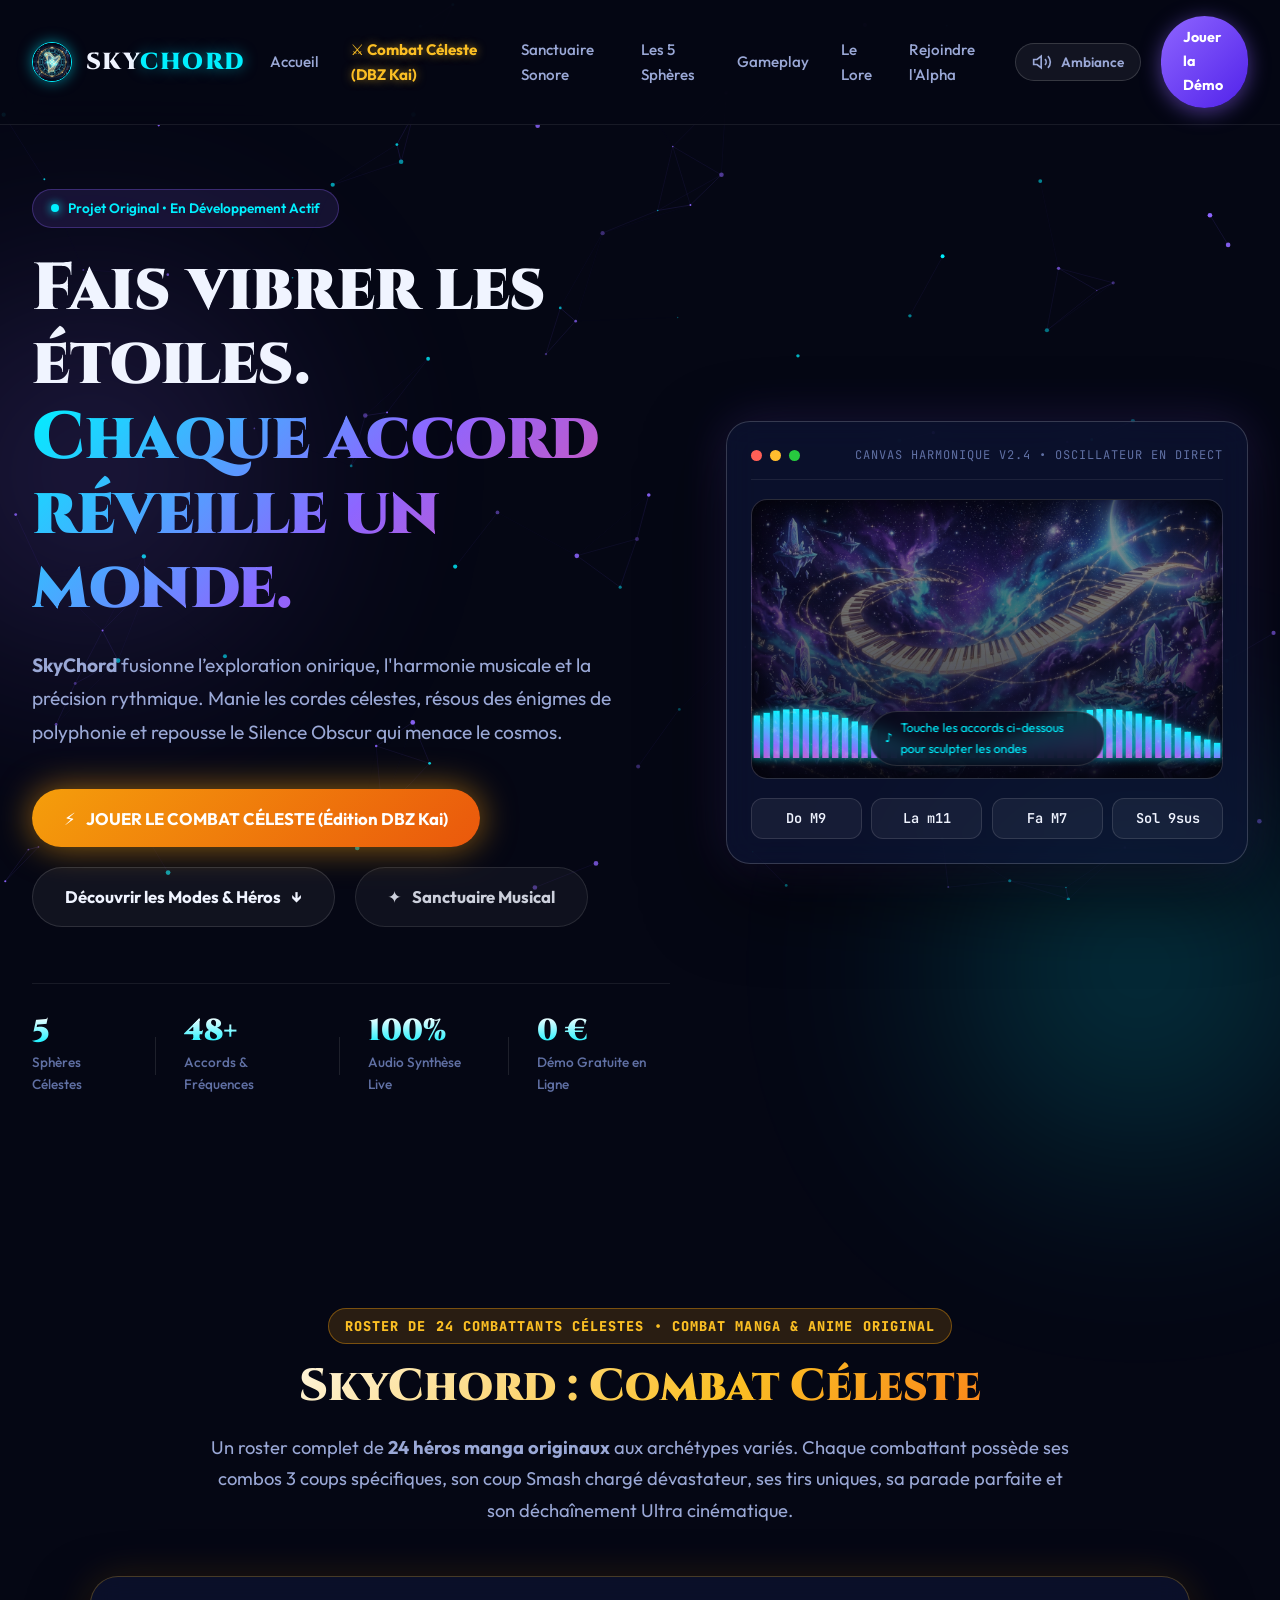
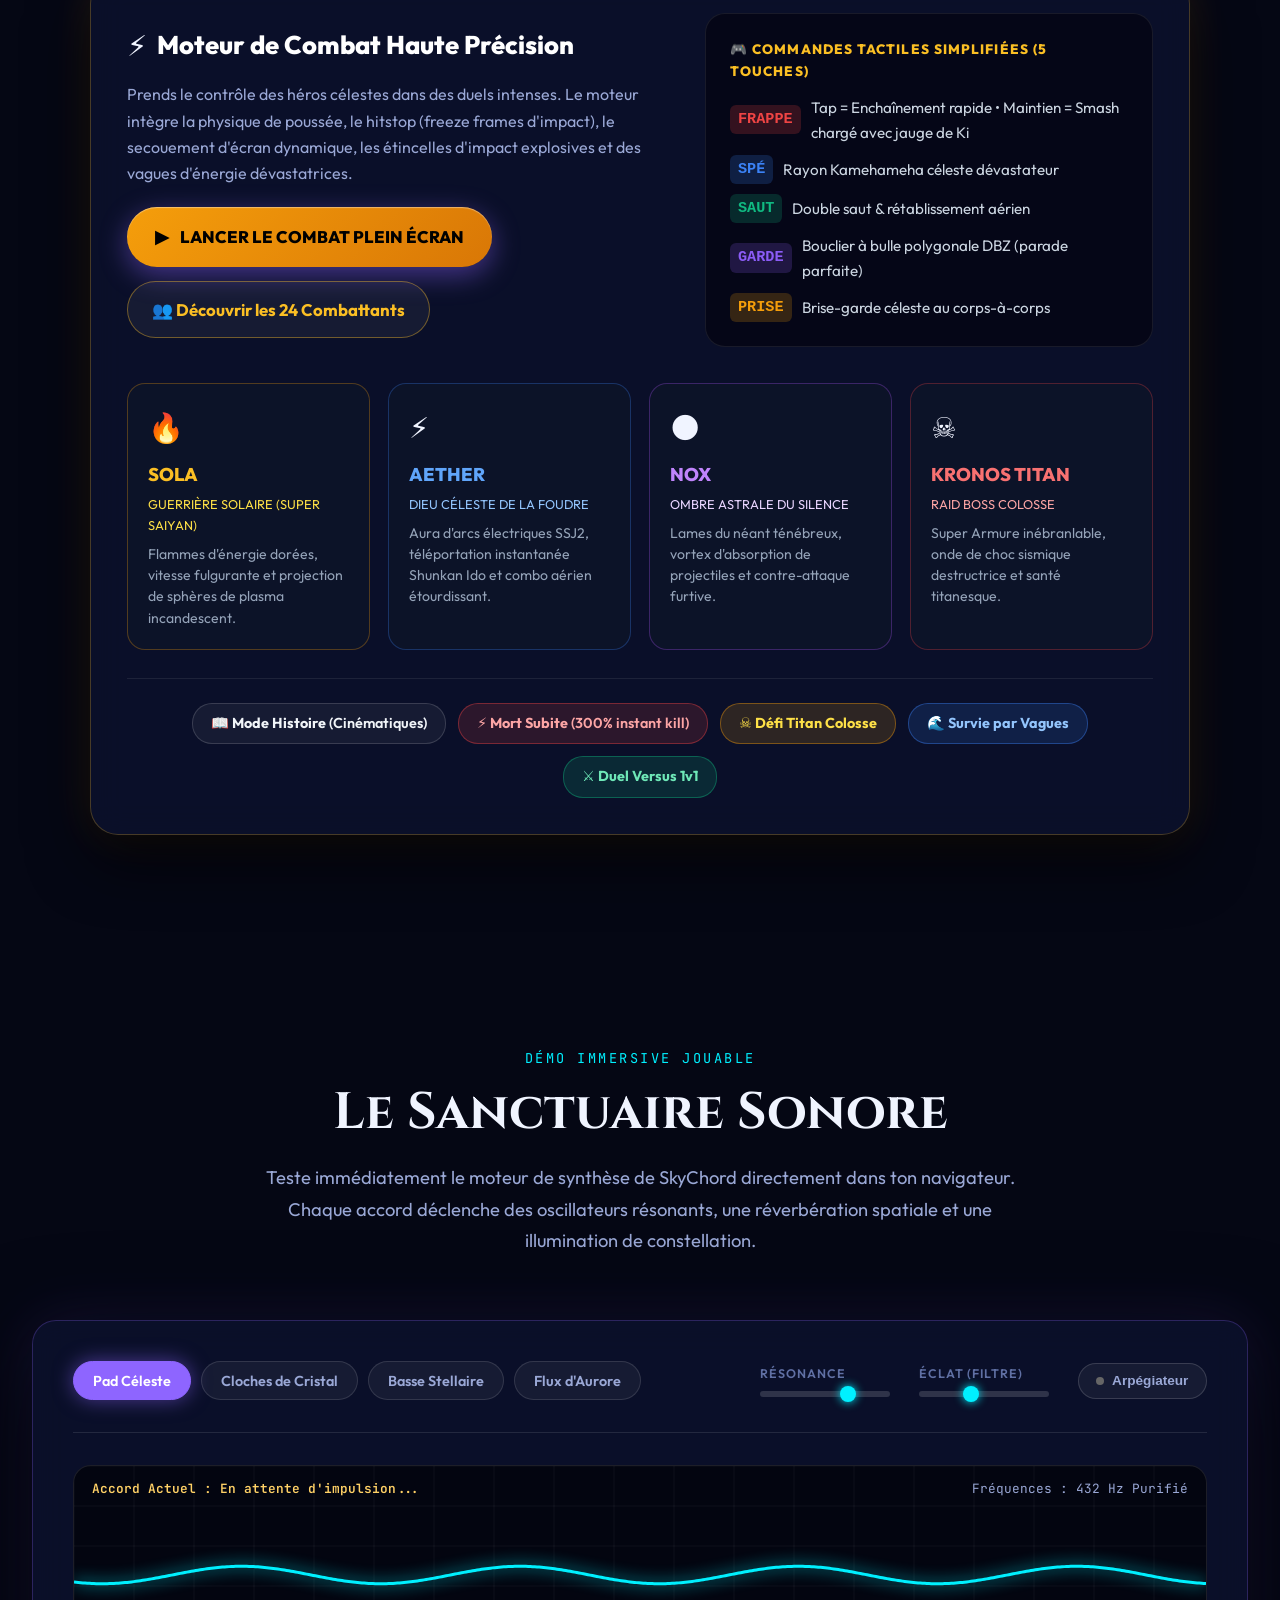
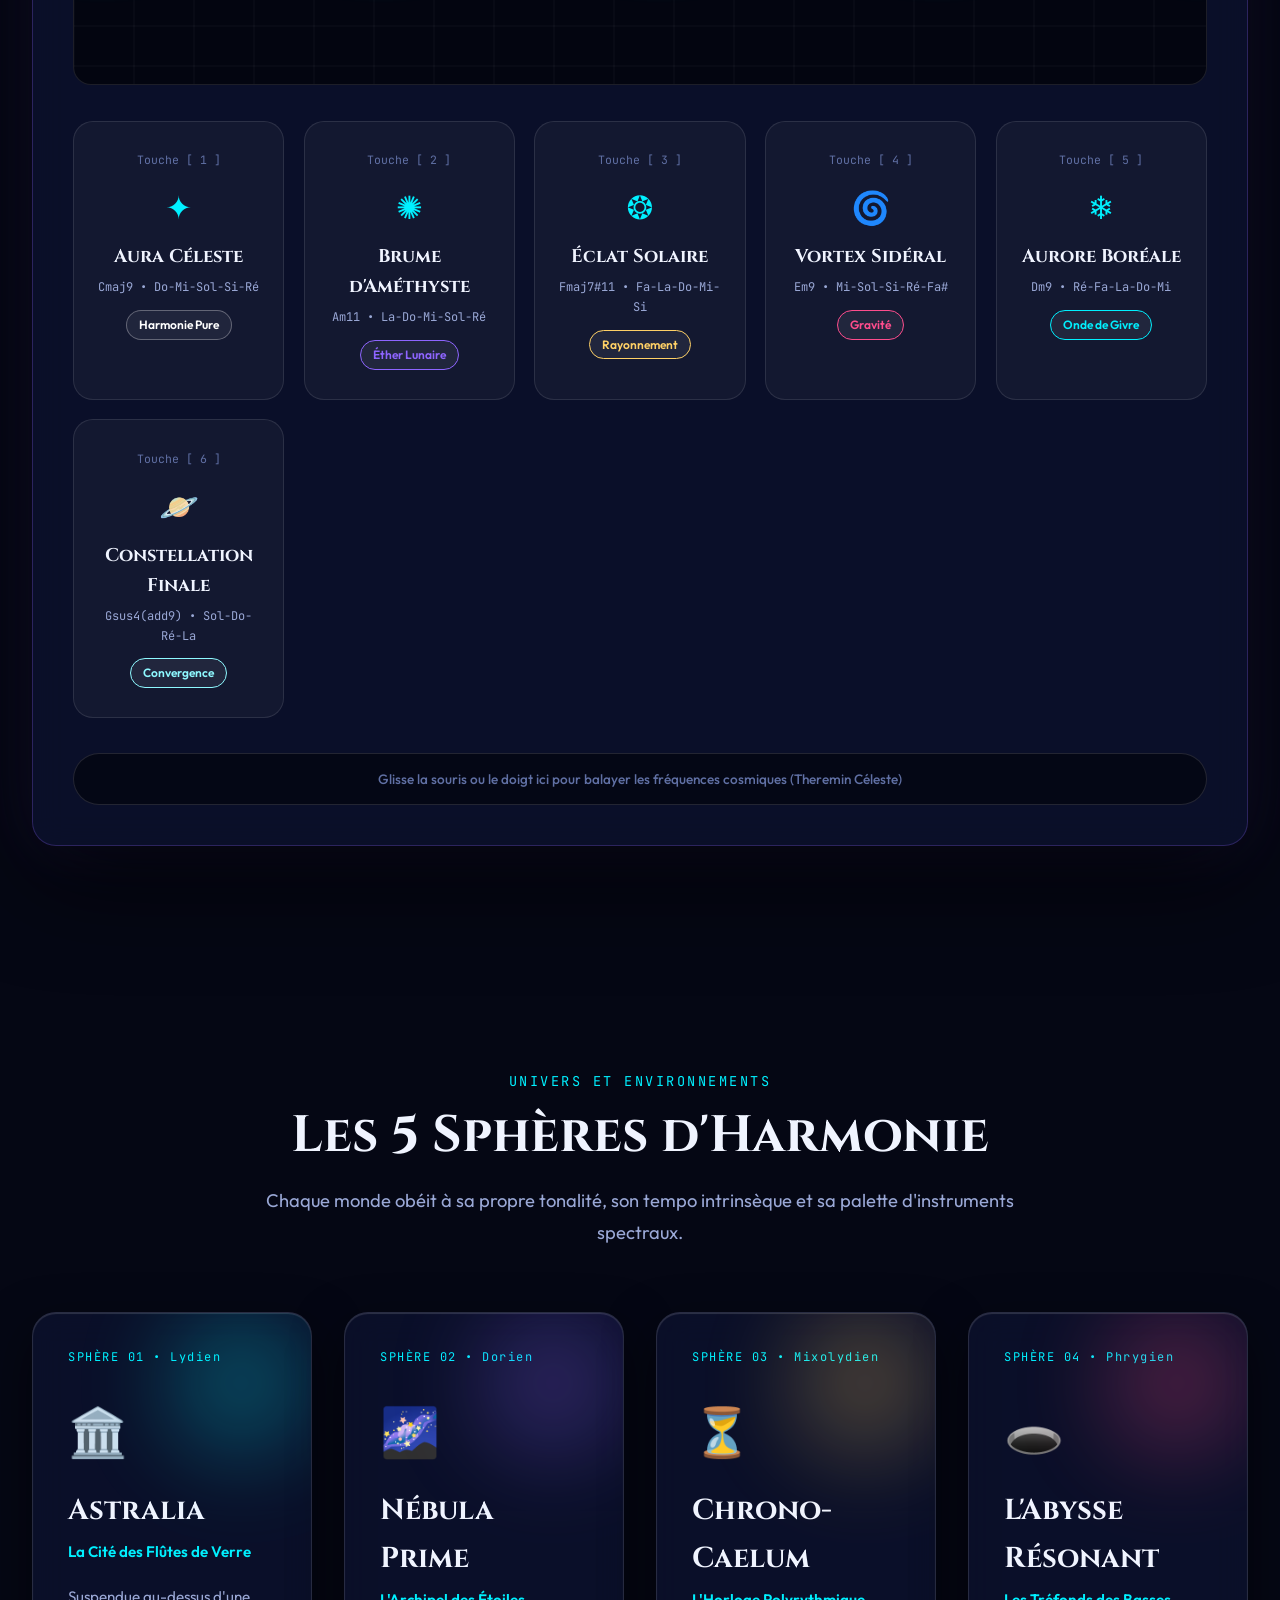
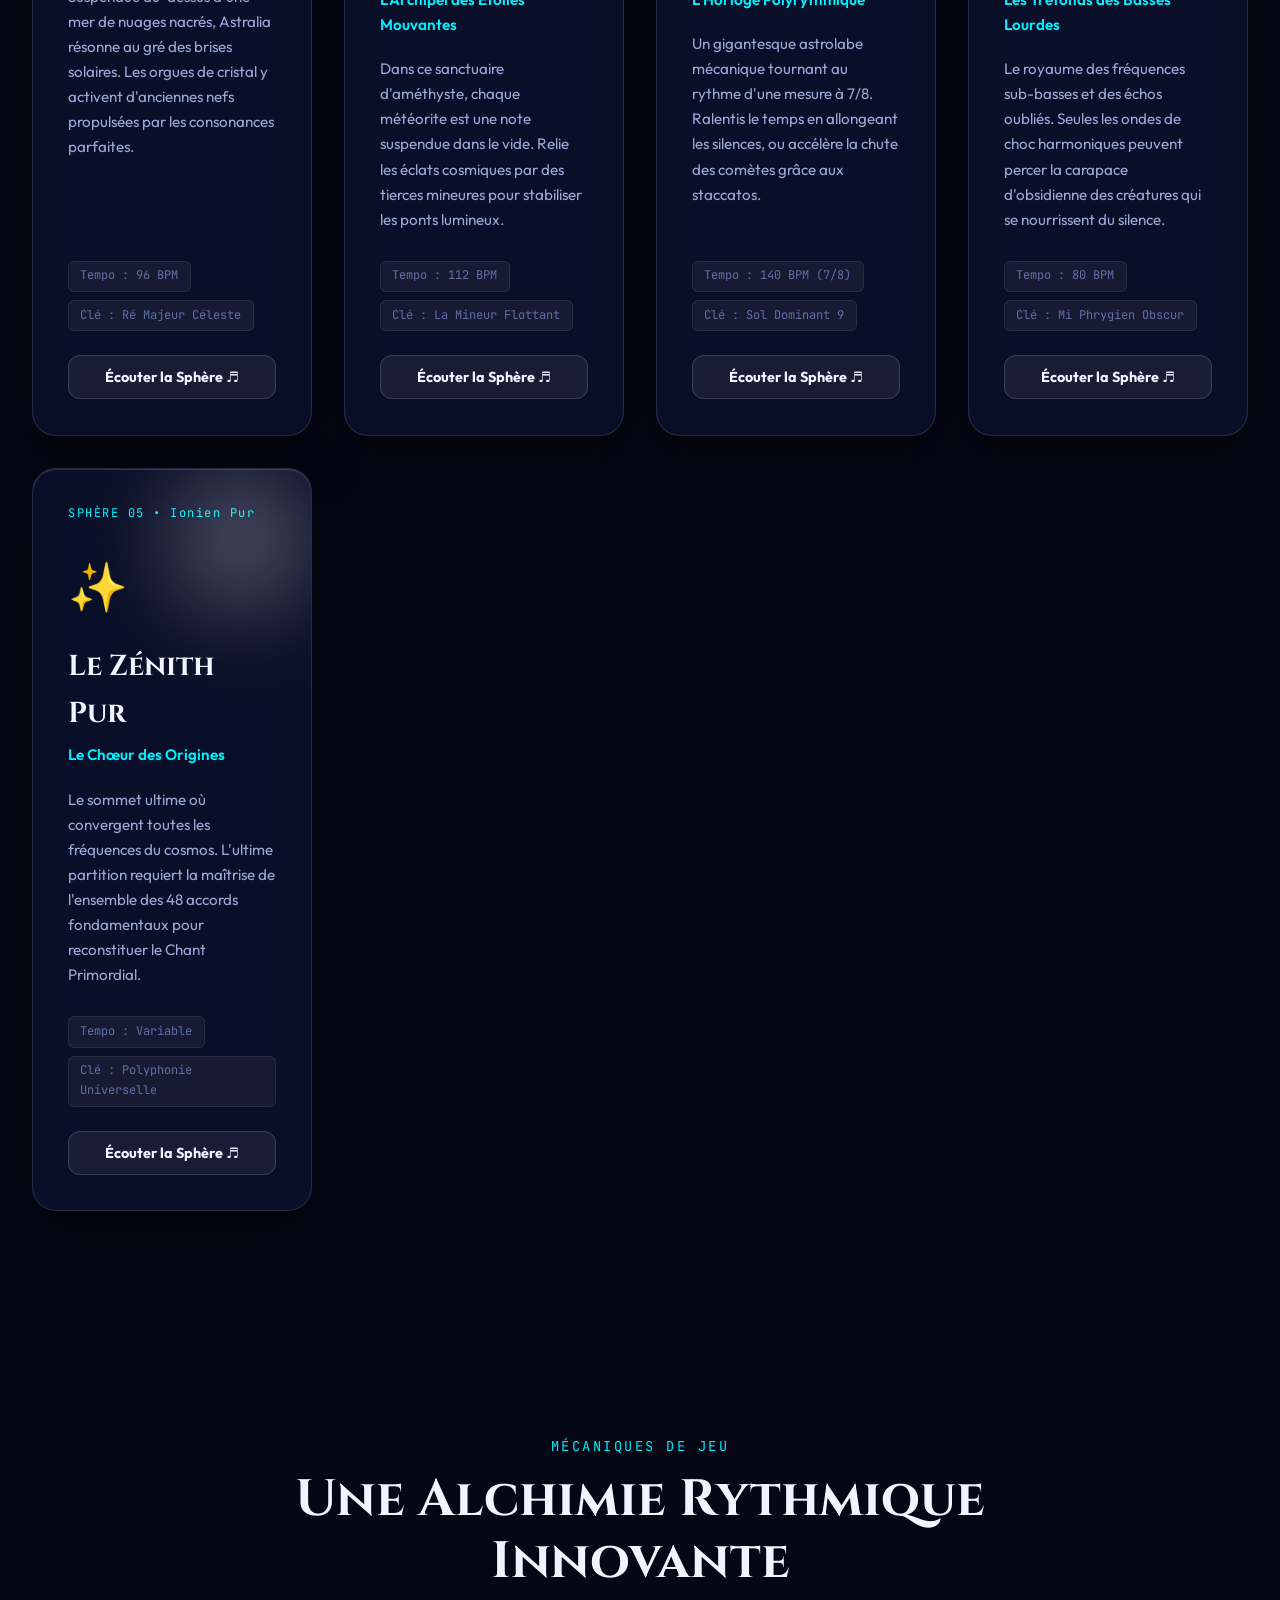
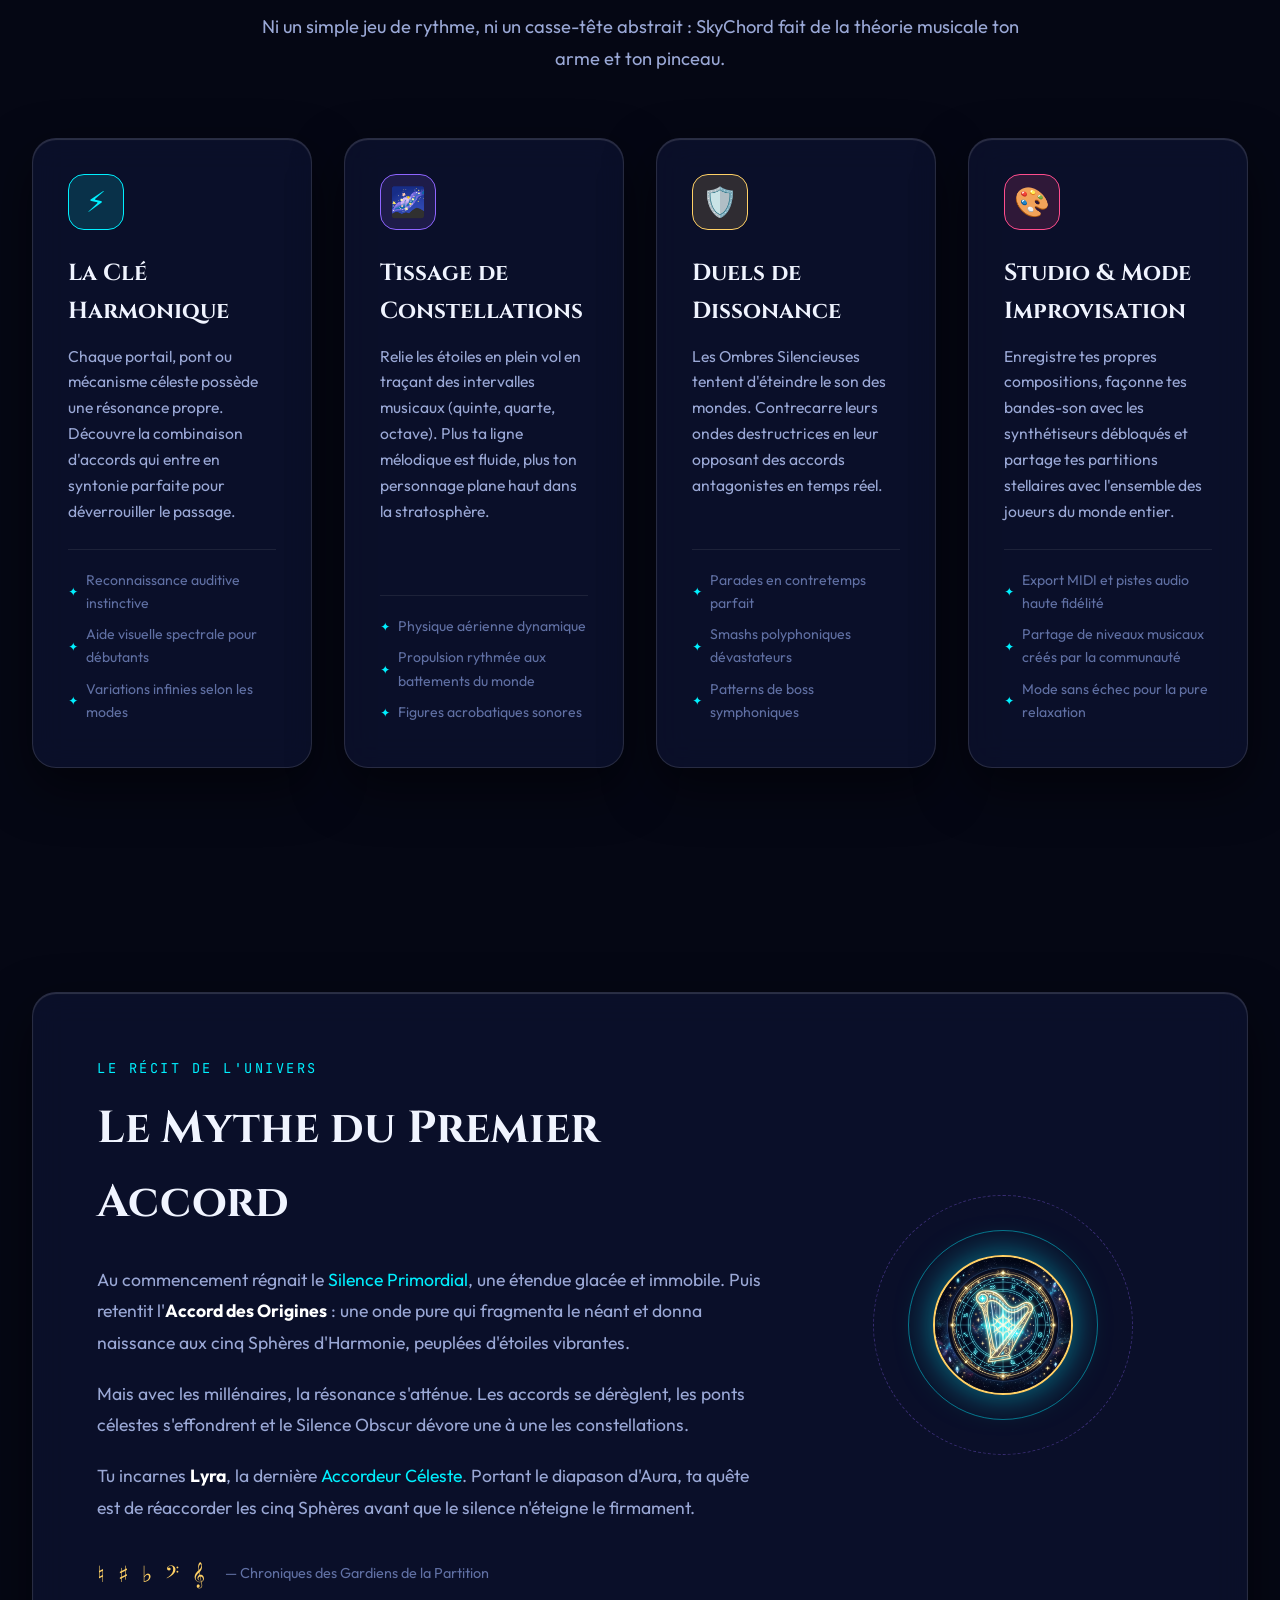
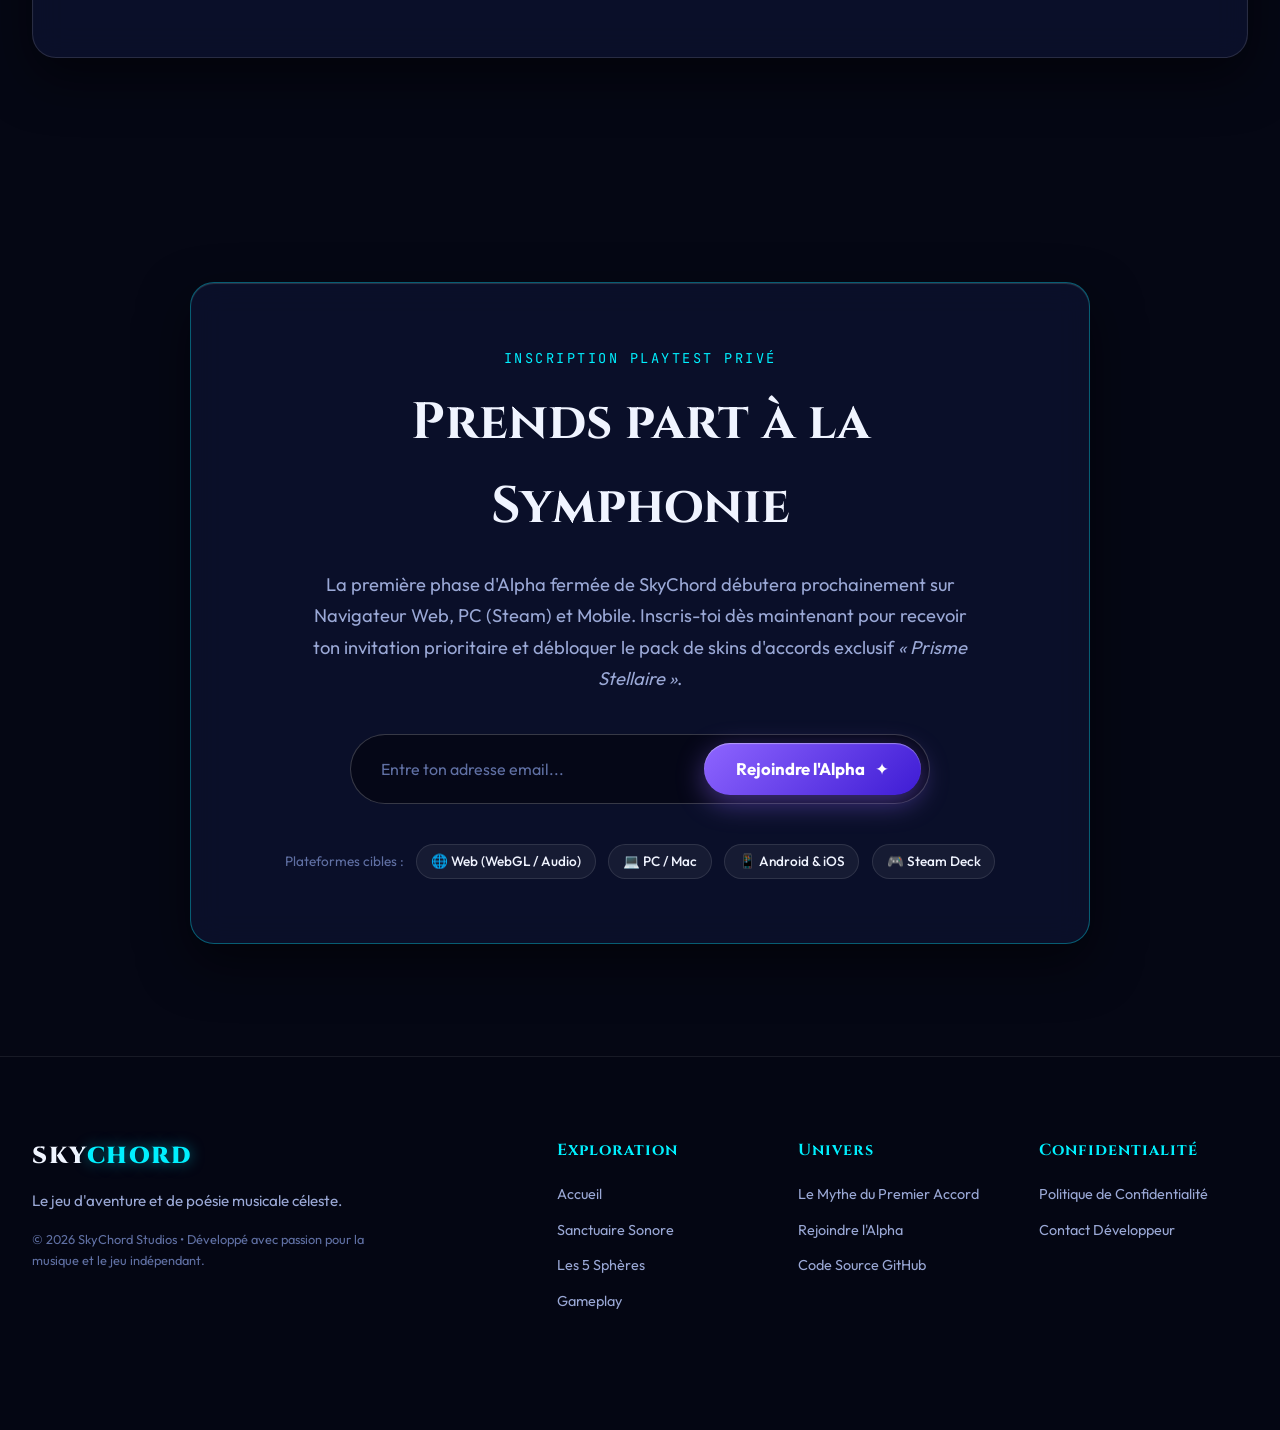
==== commit 59699752: "Roster officiel de 24 combattants manga originaux pour SkyChord, selecteur visuel et guide complet d" ====
--- a/index.html
+++ b/index.html
@@ -152,10 +152,10 @@
     <!-- SECTION COMBAT CÉLESTE (ÉDITION DRAGON BALL Z KAI) -->
     <section id="combat" class="combat-section" style="padding: 100px 24px; position: relative;">
       <div class="section-header" style="text-align: center; max-width: 860px; margin: 0 auto 50px auto;">
-        <div class="section-tag" style="display: inline-block; padding: 6px 16px; border-radius: 20px; background: rgba(245, 158, 11, 0.15); border: 1px solid rgba(245, 158, 11, 0.4); color: #fbbf24; font-weight: 800; font-size: 0.85rem; letter-spacing: 0.08em; text-transform: uppercase; margin-bottom: 16px;">NOUVEAU MODULE DE COMBAT • QUALITÉ MANGA & ANIME ORIGINALE</div>
+        <div class="section-tag" style="display: inline-block; padding: 6px 16px; border-radius: 20px; background: rgba(245, 158, 11, 0.15); border: 1px solid rgba(245, 158, 11, 0.4); color: #fbbf24; font-weight: 800; font-size: 0.85rem; letter-spacing: 0.08em; text-transform: uppercase; margin-bottom: 16px;">ROSTER DE 24 COMBATTANTS CÉLESTES • COMBAT MANGA & ANIME ORIGINAL</div>
         <h2 class="section-title" style="font-family: 'Cinzel', serif; font-size: 2.8rem; font-weight: 900; background: linear-gradient(135deg, #fff 0%, #fbbf24 60%, #f97316 100%); -webkit-background-clip: text; -webkit-text-fill-color: transparent; margin-bottom: 18px;">SkyChord : Combat Céleste</h2>
         <p class="section-desc" style="color: #9aa8d6; font-size: 1.15rem; line-height: 1.7;">
-          Combattants manga originaux ultra-détaillés, encrage cel-shading noir 3.5px, auras de Ki flamboyantes, combos spécifiques à chaque personnage, tirs spéciaux variés, coups Smash chargés et cinématiques de combat.
+          Un roster complet de <strong>24 héros manga originaux</strong> aux archétypes variés. Chaque combattant possède ses combos 3 coups spécifiques, son coup Smash chargé dévastateur, ses tirs uniques, sa parade parfaite et son déchaînement Ultra cinématique.
         </p>
       </div>
 
@@ -176,7 +176,7 @@
                 <span>LANCER LE COMBAT PLEIN ÉCRAN</span>
               </a>
               <a href="game.html" class="btn btn-secondary" style="border: 1px solid rgba(251, 191, 36, 0.4); padding: 14px 24px; border-radius: 30px; color: #fbbf24; text-decoration: none; font-weight: 700;">
-                Mode Histoire (Cinématiques)
+                👥 Découvrir les 24 Combattants
               </a>
             </div>
           </div>
